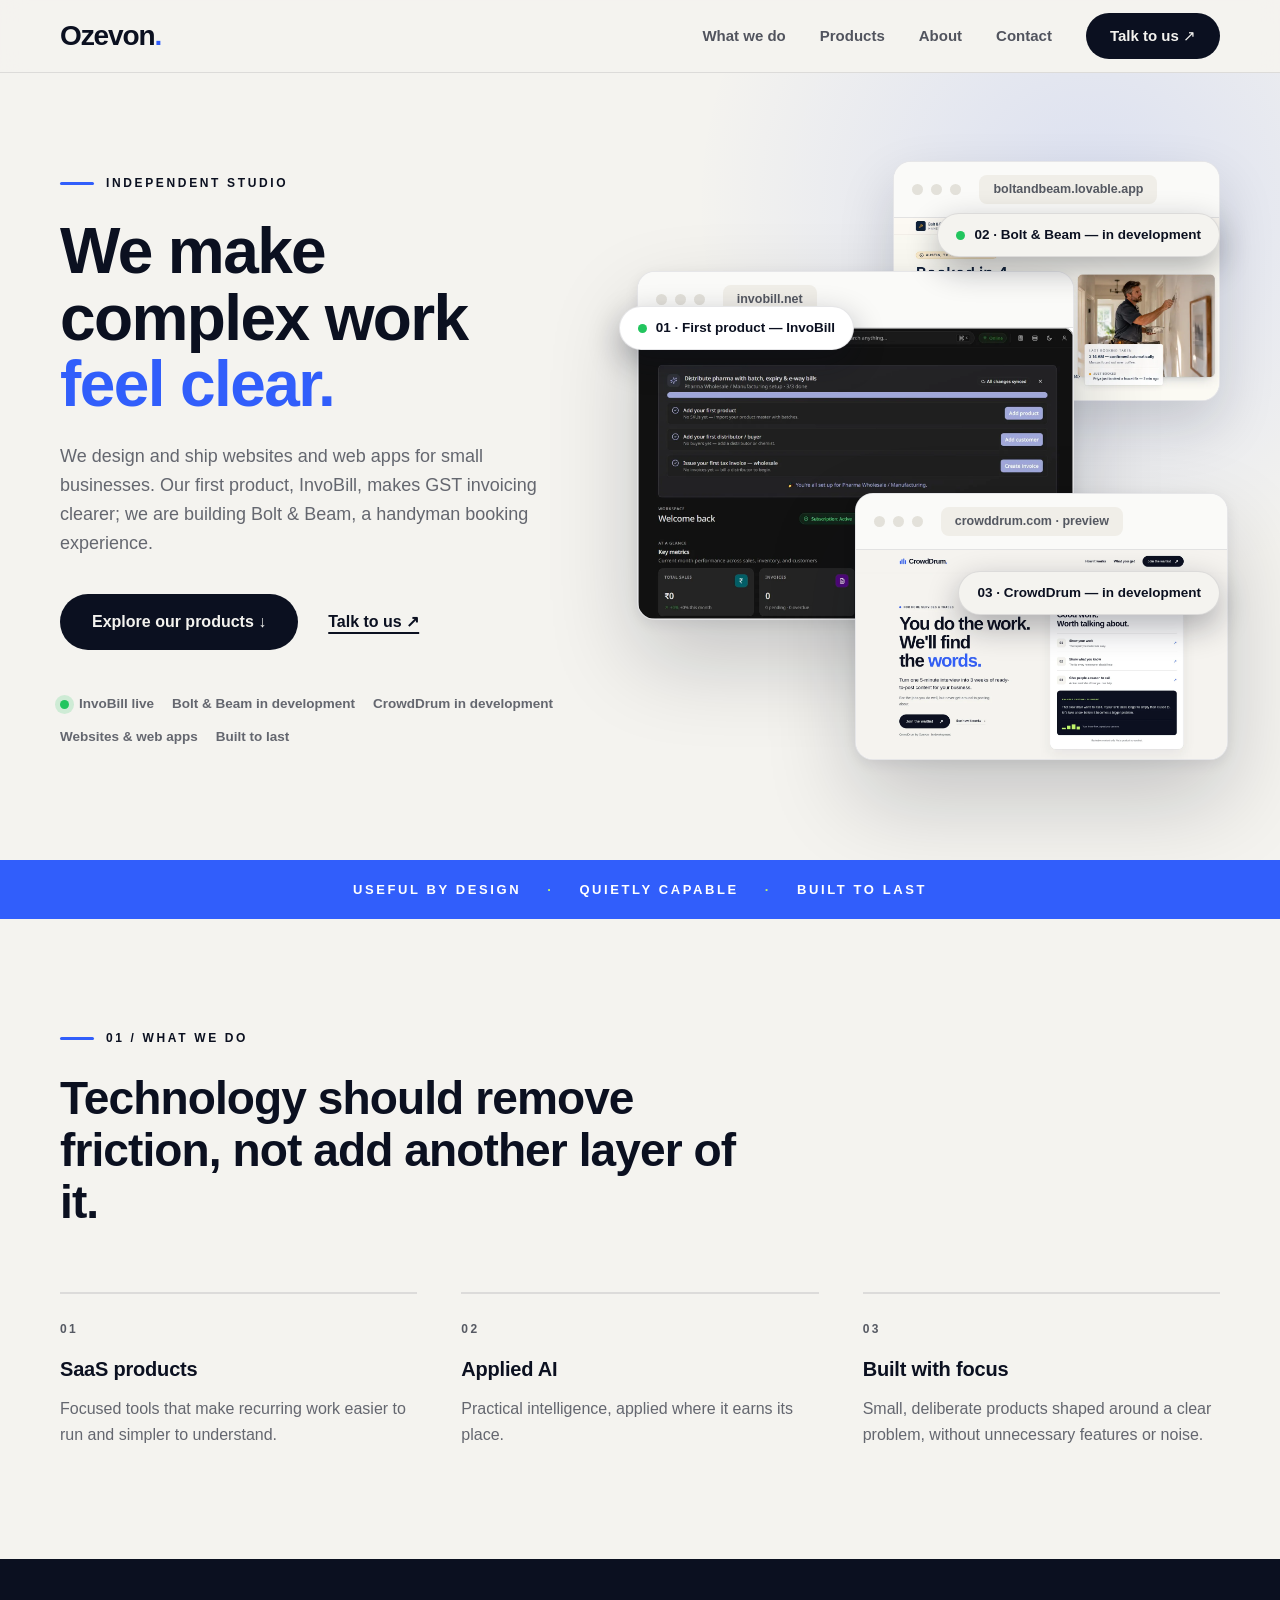
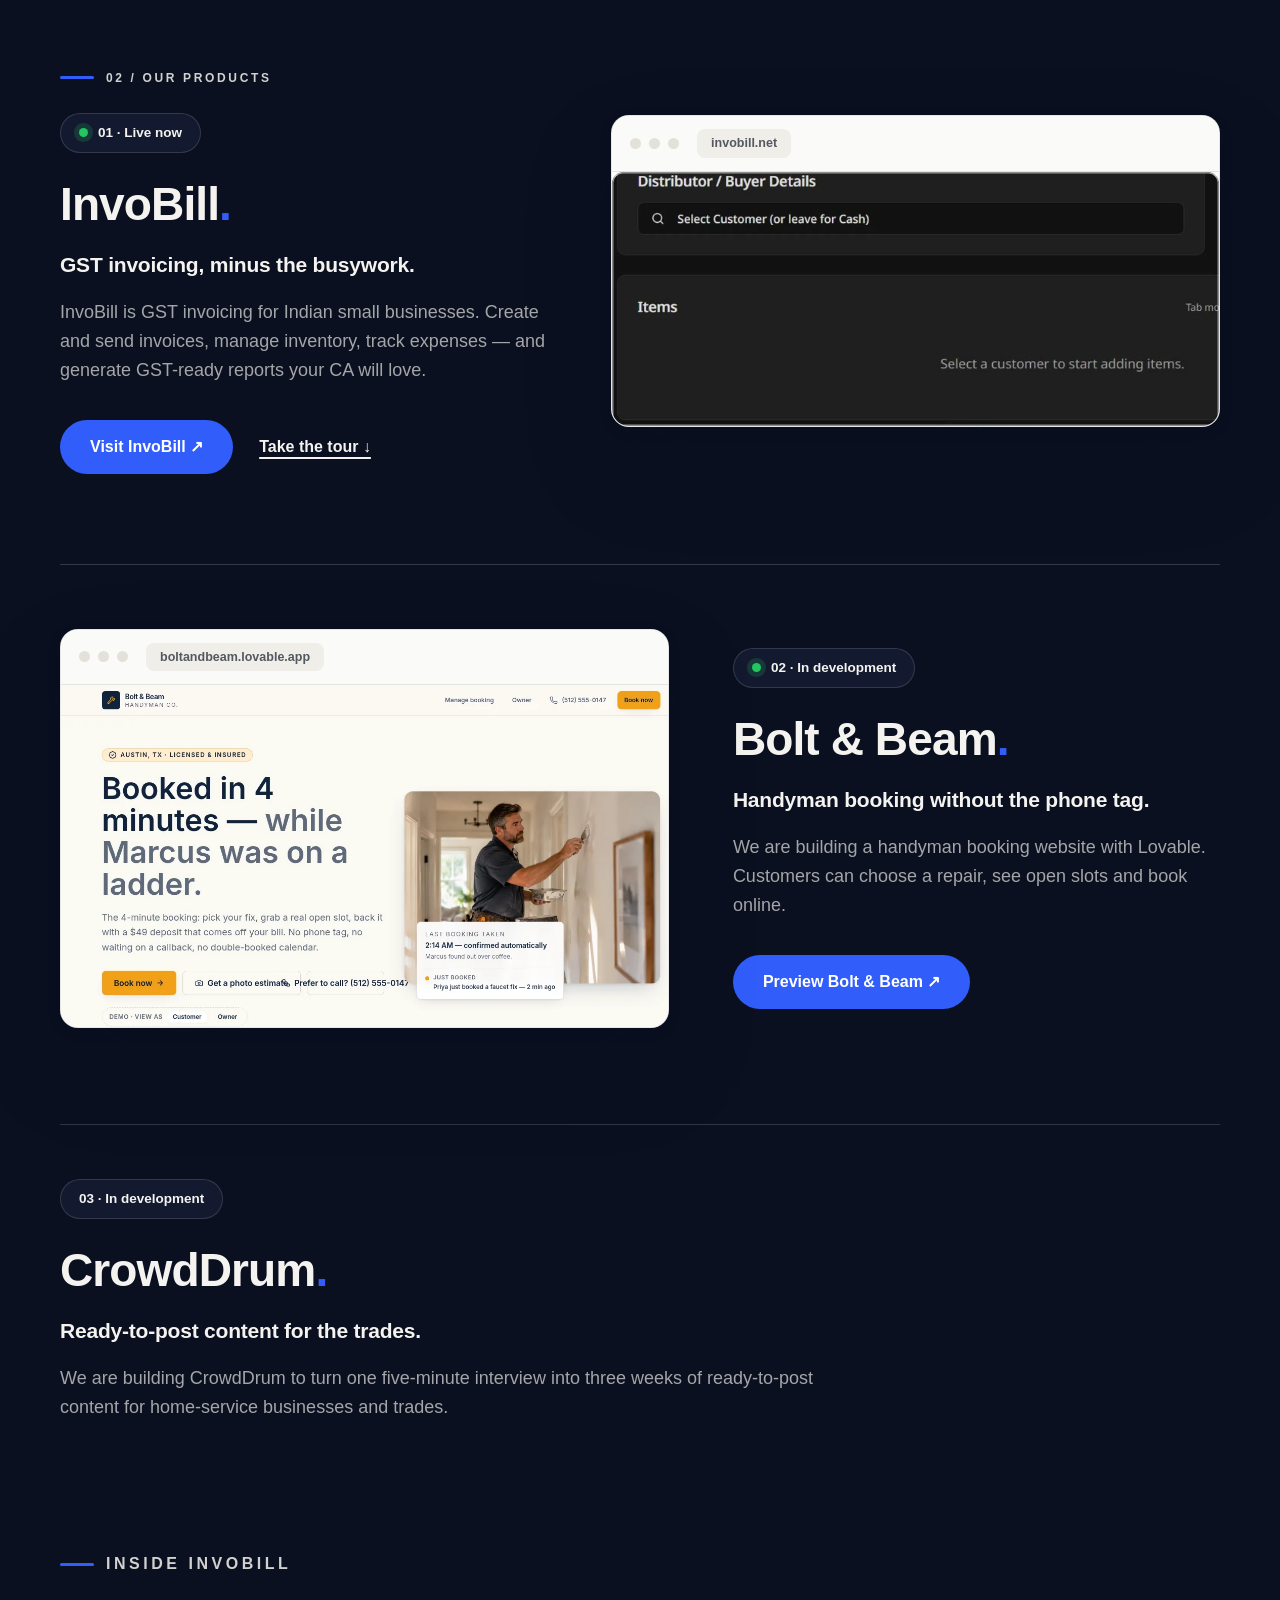
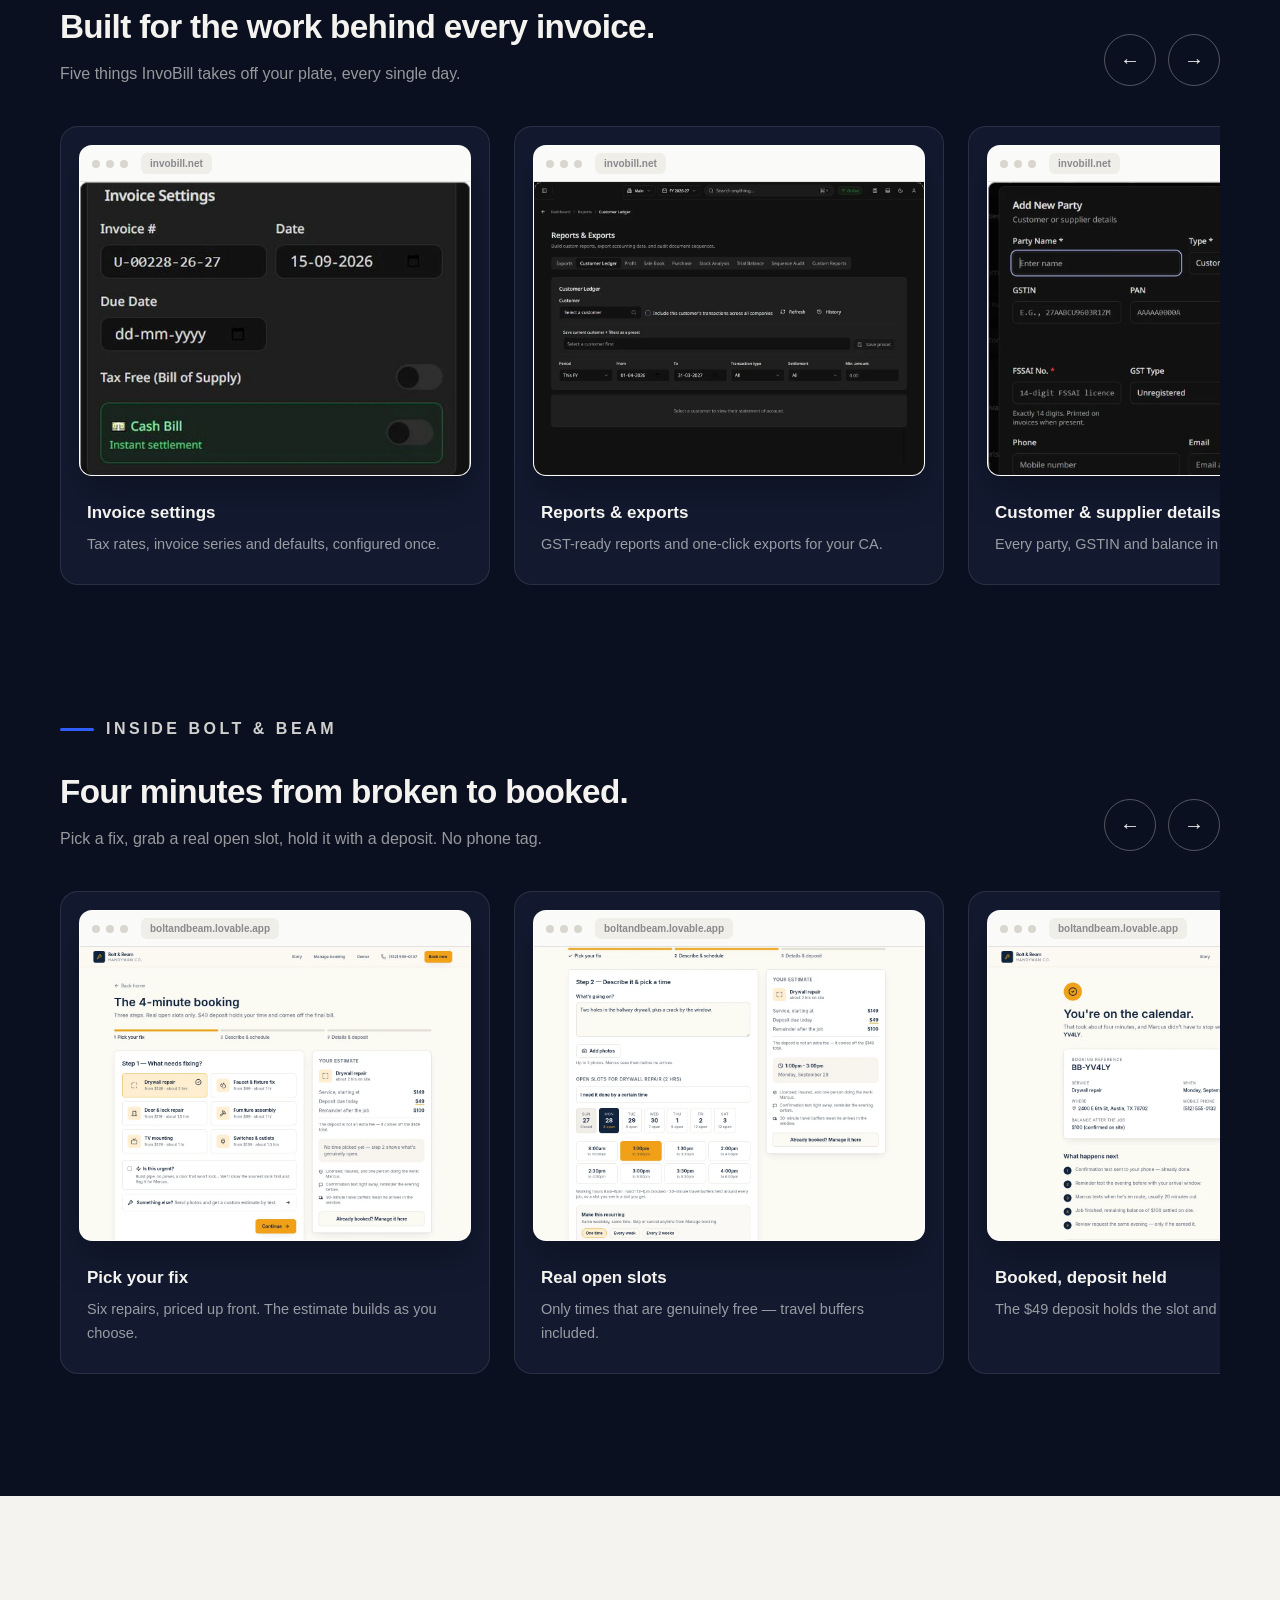
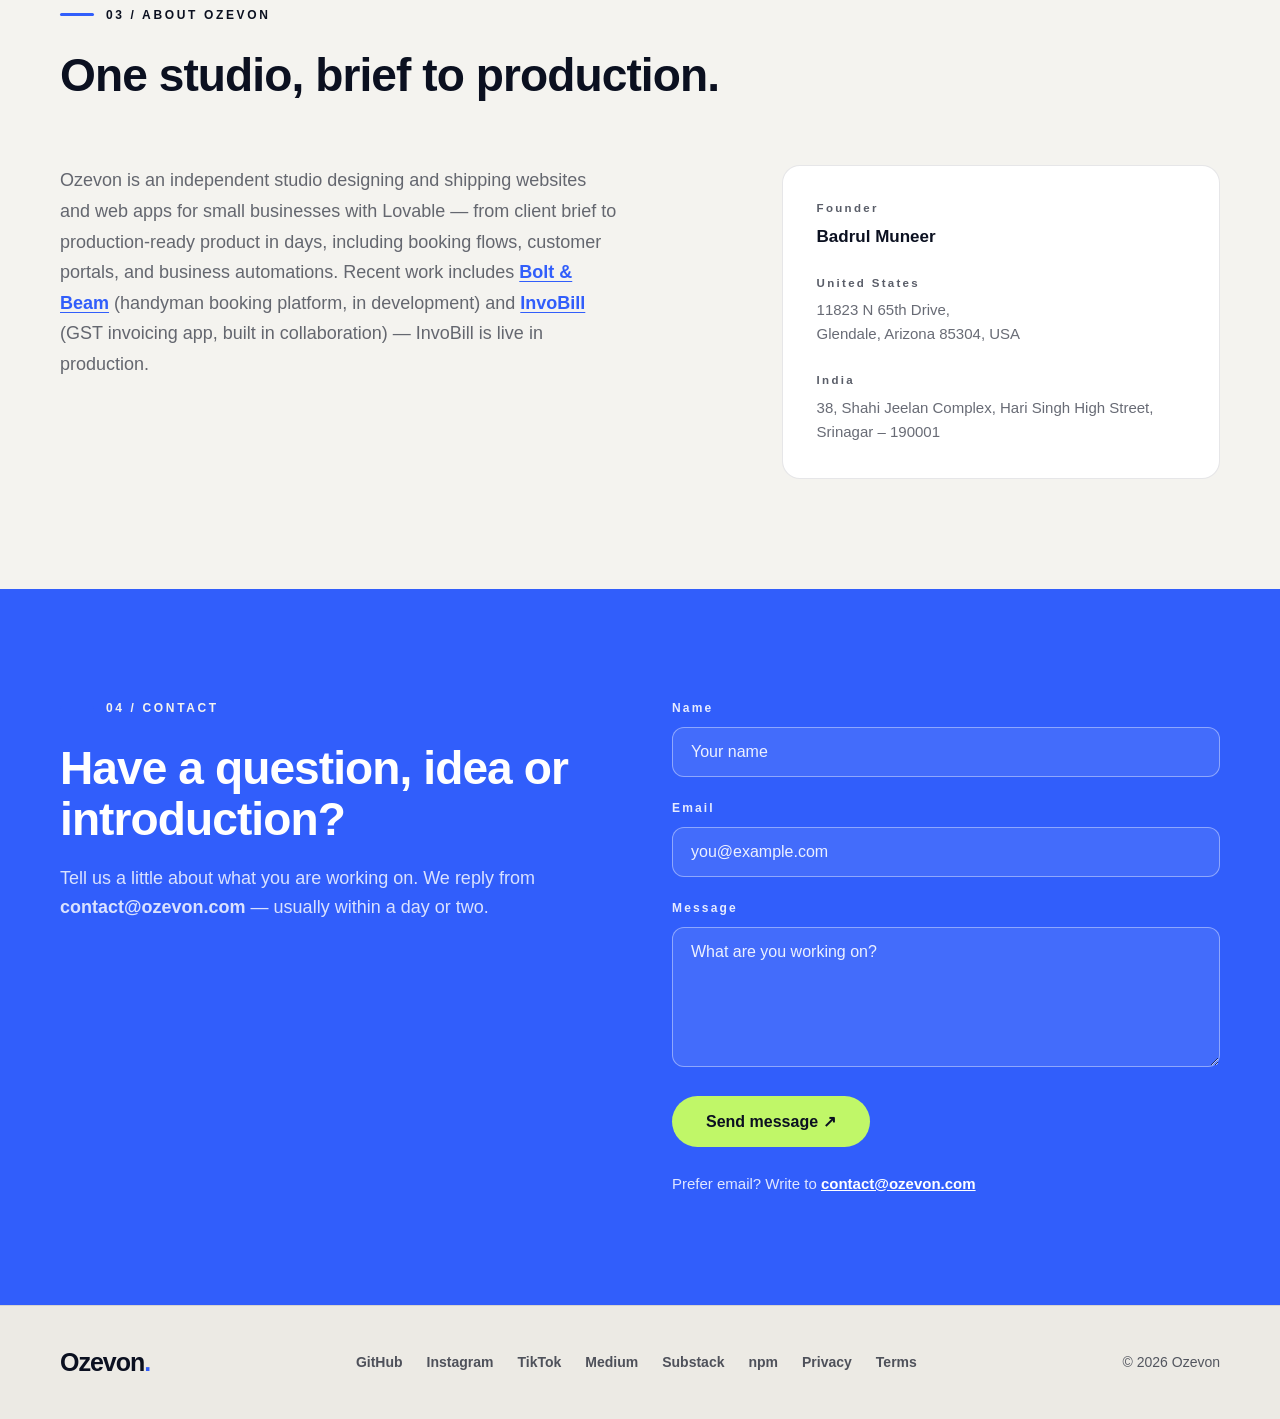
==== index.html @ 6515409b "Show CrowdDrum in selected three-product hero" ====
<!DOCTYPE html>
<html lang="en">
<head>
<meta charset="utf-8">
<meta name="viewport" content="width=device-width, initial-scale=1">
<meta name="theme-color" content="#F4F3EF">
<title>Ozevon - Software for clearer work</title>
<link rel="canonical" href="https://ozevon.com/">
<meta name="description" content="Ozevon builds focused software that makes complex work feel clear — from GST invoicing to a handyman booking project in development.">
<link rel="icon" type="image/svg+xml" href="favicon.svg">
<link rel="apple-touch-icon" href="apple-touch-icon.png">
<meta property="og:title" content="Ozevon - Software for clearer work">
<meta property="og:description" content="Ozevon builds focused software that makes complex work feel clear — from GST invoicing to a handyman booking project in development.">
<meta property="og:type" content="website">
<meta property="og:url" content="https://ozevon.com/">
<meta property="og:image" content="https://ozevon.com/17-social-preview.webp">
<meta property="og:image:width" content="1200">
<meta property="og:image:height" content="630">
<meta property="og:site_name" content="Ozevon">
<meta name="twitter:card" content="summary_large_image">
<meta name="twitter:title" content="Ozevon - Software for clearer work">
<meta name="twitter:description" content="Ozevon builds focused software that makes complex work feel clear — from GST invoicing to a handyman booking project in development.">
<meta name="twitter:image" content="https://ozevon.com/17-social-preview.webp">

<script type="application/ld+json">
{"@context":"https://schema.org","@type":"Organization","name":"Ozevon","url":"https://ozevon.com/","logo":"https://ozevon.com/favicon.svg","founder":{"@type":"Person","name":"Badrul Muneer"},"address":[{"@type":"PostalAddress","streetAddress":"11823 N 65th Drive","addressLocality":"Glendale","addressRegion":"AZ","postalCode":"85304","addressCountry":"US"},{"@type":"PostalAddress","streetAddress":"38, Shahi Jeelan Complex, Hari Singh High Street","addressLocality":"Srinagar","postalCode":"190001","addressCountry":"IN"}],"email":"contact@ozevon.com","sameAs":["https://github.com/ozevon","https://instagram.com/ozevonhq","https://tiktok.com/@ozevon","https://medium.com/@ozevon","https://substack.com/@ozevon","https://npmjs.com/~ozevon"]}
</script>
<style>
:root{
  --cream:#F4F3EF; --ink:#0B1020; --blue:#315EFB; --lime:#C0F768; --green:#22c55e;
  --ink70:rgba(11,16,32,.7); --ink60:rgba(11,16,32,.62); --ink45:rgba(11,16,32,.68);
  --line:rgba(11,16,32,.1); --dark:#0B1020; --dark2:#131A30;
  --r:18px; --max:1240px;
  --font:-apple-system,BlinkMacSystemFont,"Inter","Segoe UI",Roboto,sans-serif;
}
*{margin:0;padding:0;box-sizing:border-box}
html{scroll-behavior:smooth}
body{font-family:var(--font);background:var(--cream);color:var(--ink);
  -webkit-font-smoothing:antialiased;line-height:1.5}
img{max-width:100%;height:auto;display:block}
a{color:inherit}
.wrap{max-width:var(--max);margin:0 auto;padding:0 40px}
::selection{background:var(--blue);color:#fff}

/* ---------- nav ---------- */
.nav{position:sticky;top:0;z-index:50;background:rgba(244,243,239,.86);
  backdrop-filter:blur(12px);-webkit-backdrop-filter:blur(12px);border-bottom:1px solid var(--line)}
.nav-in{max-width:var(--max);margin:0 auto;padding:0 40px;height:72px;
  display:flex;align-items:center;justify-content:space-between;gap:24px}
.brand{display:inline-flex;align-items:center;text-decoration:none}
.wordmark{font-size:28px;line-height:1;font-weight:750;letter-spacing:-.04em;text-decoration:none}.wordmark span{color:var(--blue)}
.nav-links{display:flex;gap:34px;align-items:center}
.nav-links a{text-decoration:none;font-size:15px;font-weight:550;color:var(--ink70);transition:color .2s}
.nav-links a:hover{color:var(--ink)}
.nav-links a.btn-dark{color:var(--cream)}
.nav-links a.btn-dark:hover{color:var(--cream)}
.btn{display:inline-flex;align-items:center;gap:8px;border-radius:999px;text-decoration:none;
  font-weight:650;transition:transform .15s,box-shadow .2s}
.btn-dark{background:var(--ink);color:var(--cream);padding:12px 24px;font-size:15px}
.btn-dark:hover{transform:translateY(-1px);box-shadow:0 10px 24px rgba(11,16,32,.25)}
.menu-btn{display:none;background:none;border:0;cursor:pointer;padding:10px}
.menu-btn span{display:block;width:24px;height:2px;background:var(--ink);margin:5px 0;border-radius:2px;transition:.25s}
body.menu-open .menu-btn span:nth-child(1){transform:translateY(7px) rotate(45deg)}
body.menu-open .menu-btn span:nth-child(2){opacity:0}
body.menu-open .menu-btn span:nth-child(3){transform:translateY(-7px) rotate(-45deg)}

/* ---------- hero ---------- */
.hero{position:relative;overflow:hidden}
.hero::before{content:"";position:absolute;width:900px;height:900px;right:-260px;top:-320px;
  background:radial-gradient(circle,rgba(49,94,251,.13) 0%,rgba(49,94,251,0) 62%);pointer-events:none}
.hero-in{max-width:var(--max);margin:0 auto;padding:88px 40px 100px;
  display:grid;grid-template-columns:1fr 1.12fr;gap:56px;align-items:center;position:relative}
.kicker{display:flex;align-items:center;gap:12px;font-size:12px;letter-spacing:.22em;
  font-weight:700;margin-bottom:26px;text-transform:uppercase}
.kicker::before{content:"";width:34px;height:3px;background:var(--blue);border-radius:2px;flex:none}
.kicker.on-dark{color:var(--cream)}
.hero h1{font-size:clamp(2.7rem,5vw,4.15rem);line-height:1.04;letter-spacing:-.025em;
  font-weight:750;margin-bottom:24px}
.hero h1 .blue{color:var(--blue)}
.lede{font-size:18px;line-height:1.62;color:var(--ink60);max-width:480px;margin-bottom:36px}
.cta-row{display:flex;align-items:center;gap:30px;flex-wrap:wrap;margin-bottom:44px}
.btn-lg{background:var(--ink);color:var(--cream);padding:16px 32px;font-size:16px}
.btn-lg:hover{transform:translateY(-2px);box-shadow:0 14px 30px rgba(11,16,32,.28)}
.text-link{font-size:16px;font-weight:650;text-decoration:underline;
  text-underline-offset:5px;text-decoration-thickness:2px}
.trust{display:flex;align-items:center;gap:14px;flex-wrap:wrap;font-size:13.5px;
  color:var(--ink60);font-weight:550}
.dot-live{width:9px;height:9px;border-radius:50%;background:var(--green);flex:none;
  box-shadow:0 0 0 5px rgba(34,197,94,.18)}
.trust .sep{opacity:.3}

/* product visual */
.visual{position:relative}
.browser{background:#fff;border-radius:var(--r);overflow:hidden;
  box-shadow:0 40px 90px rgba(11,16,32,.2),0 4px 14px rgba(11,16,32,.08);
  border:1px solid var(--line)}
.browser-bar{display:flex;align-items:center;gap:8px;padding:13px 18px;
  border-bottom:1px solid var(--line);background:#FAFAF8}
.browser-bar i{width:11px;height:11px;border-radius:50%;background:#E3E1DA}
.browser-bar .url{margin-left:10px;font-size:12.5px;color:var(--ink45);background:#F0EEE8;
  border-radius:8px;padding:5px 14px;font-weight:550}
.chip{position:absolute;background:#fff;border-radius:999px;padding:11px 18px;font-size:13.5px;
  font-weight:650;box-shadow:0 14px 34px rgba(11,16,32,.18);border:1px solid var(--line);
  display:flex;align-items:center;gap:9px;white-space:nowrap}
.chip .cdot{width:9px;height:9px;border-radius:50%;flex:none}
.chip.tl{top:36px;left:-26px}
.chip.br{bottom:44px;right:-18px}

/* hero: the first app and a live second project in overlapping browser frames */
.hero .visual{z-index:0;padding-top:78px}
.hero .visual .hero-primary{position:relative;z-index:1;width:80%}
.hero .visual .hero-secondary{position:absolute;right:-15px;top:-20px;width:56%;z-index:0;
  background:#fff;border:1px solid var(--line);border-radius:var(--r);overflow:hidden;
  box-shadow:0 25px 55px rgba(11,16,32,.16);text-decoration:none;color:var(--ink)}
.hero .visual .hero-secondary img{display:block;width:100%;aspect-ratio:16/9;object-fit:cover;object-position:top left}
.hero .visual .hero-secondary:focus-visible{outline:3px solid var(--blue);outline-offset:4px}
.hero .visual .chip{z-index:2;box-shadow:0 12px 32px rgba(11,16,32,.32)}
.hero .visual .chip.tl{top:140px;left:-20px}
.hero .visual .chip.br{top:34px;bottom:auto;left:calc(44% - 16px);right:auto;background:var(--cream)}

/* ---------- principles strip ---------- */
.strip{background:var(--blue);color:#fff}
.strip-in{max-width:var(--max);margin:0 auto;padding:20px 40px;display:flex;justify-content:center;
  gap:26px;flex-wrap:wrap;font-size:13px;letter-spacing:.2em;font-weight:700;text-transform:uppercase}
.strip .lm{color:var(--lime)}

/* ---------- sections ---------- */
section.block{padding:110px 0}
.sec-head{max-width:720px;margin-bottom:64px}
h2{font-size:clamp(2rem,3.6vw,2.9rem);line-height:1.12;letter-spacing:-.02em;
  font-weight:750;margin:0 0 18px}
.sec-sub{font-size:18px;color:var(--ink60);line-height:1.62}

/* what we do */
.cols3{display:grid;grid-template-columns:repeat(3,1fr);gap:44px}
.col{border-top:2px solid var(--line);padding-top:26px;transition:border-color .25s}
.col:hover{border-color:var(--blue)}
.col .num{font-size:12px;letter-spacing:.2em;font-weight:700;color:var(--ink45);margin-bottom:14px}
.col h3{font-size:20px;font-weight:700;margin-bottom:12px;letter-spacing:-.01em}
.col p{color:var(--ink60);font-size:16px;line-height:1.65}

/* ---------- products (dark) ---------- */
.dark{background:var(--dark);color:var(--cream)}
.dark .sec-sub{color:rgba(244,243,239,.66)}
.dark .kicker{color:rgba(244,243,239,.85)}
.prod-grid{display:grid;grid-template-columns:1fr 1.25fr;gap:64px;align-items:center;margin-bottom:90px}
.prod-copy h2 .blue{color:var(--blue)}
.prod-tag{font-size:21px;font-weight:650;color:var(--cream);letter-spacing:-.01em;margin:0 0 18px}
.live-badge{display:inline-flex;align-items:center;gap:10px;background:var(--dark2);
  border:1px solid rgba(244,243,239,.14);border-radius:999px;padding:9px 18px;
  font-size:13.5px;font-weight:650;margin-bottom:26px}
.btn-blue{background:var(--blue);color:#fff;padding:15px 30px;font-size:16px}
.btn-blue:hover{transform:translateY(-2px);box-shadow:0 14px 30px rgba(49,94,251,.4)}
.prod-ctas{display:flex;align-items:center;gap:26px;flex-wrap:wrap;margin-top:34px}
.prod-ctas .text-link{color:var(--cream)}

/* feature tour */
.tour-head{display:flex;align-items:flex-end;justify-content:space-between;gap:24px;margin-bottom:40px}
.tour-head h3{font-size:clamp(1.6rem,2.6vw,2.2rem);letter-spacing:-.02em;font-weight:750}
.tour-head p{color:rgba(244,243,239,.6);margin-top:10px;font-size:16px}
.tour-nav{display:flex;gap:12px;flex:none}
.tour-btn{width:52px;height:52px;border-radius:50%;border:1px solid rgba(244,243,239,.3);
  background:transparent;color:var(--cream);font-size:20px;cursor:pointer;transition:.2s;
  display:flex;align-items:center;justify-content:center}
.tour-btn:hover{background:var(--cream);color:var(--ink);border-color:var(--cream)}
.tour-track{display:flex;gap:24px;overflow-x:auto;scroll-snap-type:x mandatory;
  padding-bottom:12px;scrollbar-width:none}
.tour-track::-webkit-scrollbar{display:none}
.tcard{flex:0 0 min(430px,85vw);scroll-snap-align:start;background:var(--dark2);
  border:1px solid rgba(244,243,239,.1);border-radius:var(--r);overflow:hidden}
.tour-browser{margin:18px 18px 0;background:#fff;border:1px solid rgba(244,243,239,.16);border-radius:13px;overflow:hidden;box-shadow:0 16px 36px rgba(0,0,0,.28)}
.tour-browser-bar{height:36px;display:flex;align-items:center;gap:6px;padding:0 12px;background:#FAFAF8;border-bottom:1px solid rgba(11,16,32,.1)}
.tour-browser-bar i{width:8px;height:8px;border-radius:50%;background:#D8D6CF;flex:none}
.tour-browser-bar .url{margin-left:7px;min-width:0;overflow:hidden;text-overflow:ellipsis;white-space:nowrap;color:rgba(11,16,32,.45);background:#F0EEE8;border-radius:6px;padding:3px 9px;font-size:10px;font-weight:600}
.tour-shot{aspect-ratio:4/3;display:flex;align-items:center;justify-content:center;background:#fff;overflow:hidden}
.tour-shot img{width:100%;height:100%;object-fit:cover;object-position:top center;background:#fff}
.tcard:last-child .tour-shot img{object-position:top left}
.tcard .tcap{padding:24px 26px 28px}
.tcard h4{font-size:17px;font-weight:700;margin-bottom:8px}
.tcard p{font-size:14.5px;color:rgba(244,243,239,.6);line-height:1.6}
#tour-bb{margin-top:110px}

/* featured second project */
.prod-grid.bolt-grid{grid-template-columns:1.25fr 1fr;gap:64px;margin:28px 0 96px;
  padding-top:64px;border-top:1px solid rgba(244,243,239,.18)}
.bolt-grid .browser img{display:block;width:100%;height:auto}
.bolt-grid .prod-copy h2{white-space:nowrap}
@media(max-width:1020px){.prod-grid.bolt-grid{grid-template-columns:1fr}}

/* ---------- about ---------- */
.about-grid{display:grid;grid-template-columns:1.2fr .8fr;gap:64px;align-items:start}
.about-copy p{font-size:18px;color:var(--ink60);line-height:1.7;margin-bottom:20px;max-width:560px}
.about-copy a{color:var(--blue);font-weight:650;text-decoration:underline;text-decoration-thickness:1px;text-underline-offset:3px}
.about-copy a:hover,.about-copy a:focus-visible{text-decoration-thickness:2px}
.founder-card{background:#fff;border:1px solid var(--line);border-radius:var(--r);padding:34px}
.founder-card .lbl{font-size:11.5px;letter-spacing:.2em;font-weight:700;color:var(--ink45);margin-bottom:6px}
.founder-card .val{font-size:17px;font-weight:650;margin-bottom:26px}
.founder-card .val:last-child{margin-bottom:0}
.founder-card .addr{font-size:15px;color:var(--ink60);font-weight:500;line-height:1.6}

/* ---------- contact ---------- */
.contact{background:var(--blue);color:#fff}
.contact h2{color:#fff}
.contact .sec-sub{color:rgba(255,255,255,.82)}
.contact-grid{display:grid;grid-template-columns:1fr 1fr;gap:64px;align-items:start}
.field{margin-bottom:22px}
.field label{display:block;font-size:12px;letter-spacing:.18em;font-weight:700;
  color:rgba(255,255,255,.88);margin-bottom:10px}
.field input,.field textarea{width:100%;background:rgba(255,255,255,.09);
  border:1.5px solid rgba(255,255,255,.4);border-radius:12px;color:#fff;
  font-size:16px;font-family:var(--font);padding:15px 18px;outline:none;transition:border-color .2s}
.field input::placeholder,.field textarea::placeholder{color:rgba(255,255,255,.9)}
.field input:focus,.field textarea:focus{border-color:#fff;background:rgba(255,255,255,.14)}
.field textarea{min-height:140px;resize:vertical}
.btn-lime{background:var(--lime);color:var(--ink);padding:16px 34px;font-size:16px;border:0;cursor:pointer}
.btn-lime:hover{transform:translateY(-2px);box-shadow:0 14px 30px rgba(0,0,0,.25)}
.form-ok{background:rgba(255,255,255,.14);border:1.5px solid rgba(255,255,255,.55);
  border-radius:12px;padding:15px 18px;font-size:15px;font-weight:600;margin-bottom:22px}
.alt-mail{margin-top:26px;font-size:15px;color:rgba(255,255,255,.85)}
.alt-mail a{color:#fff;font-weight:650}

/* ---------- footer ---------- */
footer{background:#ECEAE4;border-top:1px solid var(--line)}
.foot-in{max-width:var(--max);margin:0 auto;padding:44px 40px;display:flex;
  align-items:center;justify-content:space-between;gap:28px;flex-wrap:wrap}
.foot-brand{font-size:25px;line-height:1;font-weight:750;letter-spacing:-.04em;text-decoration:none}.foot-brand span{color:var(--blue)}
.foot-links{display:flex;gap:24px;flex-wrap:wrap}
.foot-links a{font-size:14px;font-weight:550;color:var(--ink70);text-decoration:none}
.foot-links a:hover{color:var(--ink);text-decoration:underline;text-underline-offset:4px}
.copy{font-size:14px;color:var(--ink45)}

/* ---------- reveal ---------- */
.rv{opacity:0;transform:translateY(24px);transition:opacity .7s ease,transform .7s ease}
.rv.in{opacity:1;transform:none}
.rv.d1{transition-delay:.08s}.rv.d2{transition-delay:.16s}.rv.d3{transition-delay:.24s}
@media (prefers-reduced-motion:reduce){
  html{scroll-behavior:auto}
  .rv{opacity:1;transform:none;transition:none}
}

/* ---------- responsive ---------- */
@media (max-width:1020px){
  .hero-in{grid-template-columns:1fr;padding:64px 32px 72px;gap:48px}
  .prod-grid{grid-template-columns:1fr;gap:48px}
  .about-grid,.contact-grid{grid-template-columns:1fr;gap:48px}
  .cols3{grid-template-columns:1fr;gap:32px}
  .chip.tl{left:6px}.chip.br{right:6px}
  .hero .visual .hero-secondary{right:8px;top:2px}
  .hero .visual .chip.tl{left:6px}
  .hero .visual .chip.br{left:calc(44% - 16px);right:auto;top:56px}
}
@media (max-width:860px){
  .tour-browser{margin:12px 12px 0}.tour-browser-bar{height:32px;padding:0 10px}.tour-browser-bar .url{font-size:9px}
  .wrap,.nav-in,.hero-in,.strip-in,.foot-in{padding-left:24px;padding-right:24px}
  .menu-btn{display:block}
  .nav-links{position:fixed;top:72px;left:0;right:0;background:var(--cream);
    flex-direction:column;align-items:stretch;gap:0;padding:12px 24px 24px;
    border-bottom:1px solid var(--line);display:none;box-shadow:0 24px 40px rgba(11,16,32,.12)}
  body.menu-open .nav-links{display:flex}
  .nav-links a{padding:14px 4px;border-bottom:1px solid var(--line);font-size:17px}
  .nav-links .btn-dark{margin-top:16px;text-align:center;justify-content:center;border:0}
  section.block{padding:76px 0}
  .hero .visual{padding-top:64px}
  .hero .visual .hero-primary{width:84%}
  .hero .visual .hero-secondary{width:58%;top:0;right:0}
  .hero .visual .chip.tl{top:114px;left:0}
  .hero .visual .chip.br{left:calc(42% - 10px);right:auto;top:48px;bottom:auto;font-size:11px;padding:8px 11px}
  .prod-grid.bolt-grid{padding-top:48px;gap:30px;margin-bottom:68px}
  .tour-head{flex-direction:column;align-items:flex-start}
  .foot-in{flex-direction:column;align-items:flex-start}
}
.skip{position:absolute;left:16px;top:-72px;z-index:100;background:var(--ink);color:var(--cream);
padding:10px 18px;border-radius:999px;font-size:14px;font-weight:650;text-decoration:none;transition:top .2s}
.skip:focus{top:12px}

/* CrowdDrum: no external link until the product site is live. */
.crowddrum-product{border-top:1px solid rgba(244,243,239,.16);padding:54px 0 60px;margin-bottom:60px}
.crowddrum-product .prod-copy{max-width:780px}

.trust{gap:12px 18px}.trust-item{display:inline-flex;align-items:center;gap:10px}
.hero .visual{padding-top:110px;padding-bottom:140px;min-height:530px}
.hero .visual .hero-primary{width:75%}
.hero .visual .hero-secondary{width:56%;top:0;right:0}
.hero .visual .hero-third{position:absolute;right:-8px;bottom:0;width:64%;z-index:3}
.hero-third img{width:100%;display:block;aspect-ratio:16/9;object-fit:cover;object-position:top}
.hero .visual .chip.tl{top:145px;left:-18px}
.hero .visual .chip.br{top:52px;left:auto;right:0}
.hero .visual .chip.third{bottom:145px;right:0;z-index:4;background:var(--cream)}
@media(max-width:1020px){.hero .visual{max-width:680px;width:100%;margin:auto}.hero .visual .hero-third{right:0}}
@media(max-width:860px){.hero .visual{min-height:470px;padding-top:125px;padding-bottom:150px}.hero .visual .hero-secondary{width:66%}.hero .visual .hero-primary{width:84%}.hero .visual .hero-third{width:80%}.hero .visual .chip{font-size:11px;padding:10px 12px}.hero .visual .chip.tl{left:0;top:165px}.hero .visual .chip.br{top:47px;right:0;left:auto}.hero .visual .chip.third{bottom:126px;right:0}}
.browser-bar .url{min-width:0;overflow:hidden;text-overflow:ellipsis;white-space:nowrap}

</style>
<noscript><style>.rv{opacity:1!important;transform:none!important;transition:none!important}@media(max-width:860px){.menu-btn{display:none!important}.nav-links{display:flex!important;position:static!important;box-shadow:none!important;border:0!important;flex-direction:row!important;flex-wrap:wrap!important;padding:0!important;gap:10px!important}.nav-in{height:auto!important;min-height:72px!important;flex-wrap:wrap!important;padding-top:12px!important;padding-bottom:12px!important}.nav-links a{font-size:14px!important;padding:6px 0!important;border:0!important}.nav-links .btn-dark{margin:0!important;padding:6px 12px!important}}</style></noscript>
</head>
<body>
<a class="skip" href="#top">Skip to content</a>
<nav class="nav" aria-label="Main navigation">
  <div class="nav-in">
    <a class="brand" href="#top" aria-label="Ozevon home">
      <span class="wordmark">Ozevon<span>.</span></span>
    </a>
    <div class="nav-links" id="navLinks">
      <a href="#what-we-do">What we do</a>
      <a href="#products">Products</a>
      <a href="#about">About</a>
      <a href="#contact">Contact</a>
      <a class="btn btn-dark" href="#contact">Talk to us &#8599;</a>
    </div>
    <button class="menu-btn" id="menuBtn" aria-label="Open menu" aria-expanded="false" aria-controls="navLinks">
      <span></span><span></span><span></span>
    </button>
  </div>
</nav>

<header class="hero" id="top" tabindex="-1">
  <div class="hero-in">
    <div>
      <p class="kicker rv">Independent studio</p>
      <h1 class="rv d1">We make complex work<br><span class="blue">feel clear.</span></h1>
      <p class="lede rv d2">We design and ship websites and web apps for small businesses. Our first product,
        InvoBill, makes GST invoicing clearer; we are building Bolt &amp; Beam, a handyman booking experience.</p>
      <div class="cta-row rv d3">
        <a class="btn btn-dark btn-lg" href="#products">Explore our products &#8595;</a>
        <a class="text-link" href="#contact">Talk to us &#8599;</a>
      </div>
      <div class="trust rv d3">
        <span class="trust-item"><span class="dot-live" aria-hidden="true"></span> InvoBill live</span>
        <span class="trust-item">Bolt &amp; Beam in development</span>
        <span class="trust-item">CrowdDrum in development</span>
        <span class="trust-item">Websites &amp; web apps</span>
        <span class="trust-item">Built to last</span>
      </div>
    </div>
    <div class="visual rv d2">
      <a class="hero-secondary" href="https://boltandbeam.lovable.app/" target="_blank" rel="noopener" aria-label="Preview Bolt &amp; Beam, our latest project in development (opens in a new tab)">
        <div class="browser-bar" aria-hidden="true"><i></i><i></i><i></i><span class="url">boltandbeam.lovable.app</span></div>
        <img src="bolt-and-beam-home.webp" alt="Bolt &amp; Beam handyman booking website" width="1200" height="675" loading="eager" decoding="sync">
      </a>
      <div class="browser hero-primary">
        <div class="browser-bar" aria-hidden="true"><i></i><i></i><i></i><span class="url">invobill.net</span></div>
        <img src="18-dashboard.webp" alt="The InvoBill dashboard, showing key business metrics at a glance" width="1600" height="1070" fetchpriority="high" decoding="sync">
      </div>
      <div class="chip tl"><span class="cdot" style="background:var(--green)"></span> 01 &middot; First product &mdash; InvoBill</div>
      <div class="chip br"><span class="cdot" style="background:var(--green)"></span> 02 &middot; Bolt &amp; Beam &mdash; in development</div>
      <div class="browser hero-third" aria-label="CrowdDrum landing page preview, in development">
        <div class="browser-bar" aria-hidden="true"><i></i><i></i><i></i><span class="url">crowddrum.com · preview</span></div>
        <img src="[data-uri]" alt="Preview of the CrowdDrum waitlist landing page" width="1440" height="810">
      </div>
      <div class="chip third">03 &middot; CrowdDrum &mdash; in development</div>
    </div>
  </div>
</header>

<div class="strip" aria-label="Our principles">
  <div class="strip-in">
    <span>Useful by design</span><span class="lm">&middot;</span>
    <span>Quietly capable</span><span class="lm">&middot;</span>
    <span>Built to last</span>
  </div>
</div>

<section class="block" id="what-we-do">
  <div class="wrap">
    <div class="sec-head rv">
      <p class="kicker">01 / What we do</p>
      <h2>Technology should remove friction, not add another layer of it.</h2>
    </div>
    <div class="cols3">
      <div class="col rv">
        <p class="num">01</p>
        <h3>SaaS products</h3>
        <p>Focused tools that make recurring work easier to run and simpler to understand.</p>
      </div>
      <div class="col rv d1">
        <p class="num">02</p>
        <h3>Applied AI</h3>
        <p>Practical intelligence, applied where it earns its place.</p>
      </div>
      <div class="col rv d2">
        <p class="num">03</p>
        <h3>Built with focus</h3>
        <p>Small, deliberate products shaped around a clear problem, without unnecessary features or noise.</p>
      </div>
    </div>
  </div>
</section>

<section class="block dark" id="products">
  <div class="wrap">
    <div class="prod-grid">
      <div class="prod-copy rv">
        <p class="kicker on-dark">02 / Our products</p>
        <span class="live-badge"><span class="dot-live" aria-hidden="true"></span> 01 &middot; Live now</span>
        <h2>InvoBill<span class="blue">.</span></h2>
        <p class="prod-tag">GST invoicing, minus the busywork.</p>
        <p class="sec-sub">InvoBill is GST invoicing for Indian small businesses. Create and send
          invoices, manage inventory, track expenses &mdash; and generate GST-ready reports your CA will love.</p>
        <div class="prod-ctas">
          <a class="btn btn-blue" href="https://invobill.net" target="_blank" rel="noopener">Visit InvoBill &#8599;</a>
          <a class="text-link" href="#tour">Take the tour &#8595;</a>
        </div>
      </div>
      <div class="visual rv d1">
        <div class="browser">
          <div class="browser-bar" aria-hidden="true"><i></i><i></i><i></i><span class="url">invobill.net</span></div>
          <img src="19-invoice-builder.webp" alt="Building a GST invoice in InvoBill" width="1600" height="669" loading="lazy" decoding="async">
        </div>
      </div>
    </div>

    <div class="prod-grid bolt-grid">
      <div class="visual rv">
        <div class="browser">
          <div class="browser-bar" aria-hidden="true"><i></i><i></i><i></i><span class="url">boltandbeam.lovable.app</span></div>
          <img src="bolt-and-beam-home.webp" alt="Bolt &amp; Beam handyman booking website with online booking options" width="1200" height="675" loading="lazy" decoding="async">
        </div>
      </div>
      <div class="prod-copy rv d1">
        <span class="live-badge"><span class="dot-live" aria-hidden="true"></span> 02 &middot; In development</span>
        <h2>Bolt &amp; Beam<span class="blue">.</span></h2>
        <p class="prod-tag">Handyman booking without the phone tag.</p>
        <p class="sec-sub">We are building a handyman booking website with Lovable. Customers can choose a repair, see open slots and book online.</p>
        <div class="prod-ctas">
          <a class="btn btn-blue" href="https://boltandbeam.lovable.app/" target="_blank" rel="noopener">Preview Bolt &amp; Beam &#8599;</a>
        </div>
      </div>
    </div>

    <div class="crowddrum-product" id="crowddrum">
      <div class="prod-copy">
        <span class="live-badge">03 &middot; In development</span>
        <h2>CrowdDrum<span class="blue">.</span></h2>
        <p class="prod-tag">Ready-to-post content for the trades.</p>
        <p class="sec-sub">We are building CrowdDrum to turn one five-minute interview into three weeks of ready-to-post content for home-service businesses and trades.</p>
      </div>
    </div>

    <div id="tour">
      <div class="tour-head rv">
        <div>
          <p class="kicker on-dark">Inside InvoBill</p>
          <h3>Built for the work behind every invoice.</h3>
          <p>Five things InvoBill takes off your plate, every single day.</p>
        </div>
        <div class="tour-nav" aria-label="Feature tour controls">
          <button class="tour-btn" id="tourPrev" aria-label="Previous feature">&#8592;</button>
          <button class="tour-btn" id="tourNext" aria-label="Next feature">&#8594;</button>
        </div>
      </div>
      <div class="tour-track rv" id="tourTrack" tabindex="0" role="region" aria-label="InvoBill feature tour">
        <article class="tcard">
          <div class="tour-browser">
            <div class="tour-browser-bar" aria-hidden="true"><i></i><i></i><i></i><span class="url">invobill.net</span></div>
            <div class="tour-shot"><img src="20-tour-settings.webp" alt="Invoice settings in InvoBill" width="1200" height="1029" loading="lazy" decoding="async"></div>
          </div>
          <div class="tcap"><h4>Invoice settings</h4><p>Tax rates, invoice series and defaults, configured once.</p></div>
        </article>
        <article class="tcard">
          <div class="tour-browser">
            <div class="tour-browser-bar" aria-hidden="true"><i></i><i></i><i></i><span class="url">invobill.net</span></div>
            <div class="tour-shot"><img src="2-21-tour-reports.webp" alt="Reports and exports in InvoBill" width="1200" height="900" loading="lazy" decoding="async"></div>
          </div>
          <div class="tcap"><h4>Reports &amp; exports</h4><p>GST-ready reports and one-click exports for your CA.</p></div>
        </article>
        <article class="tcard">
          <div class="tour-browser">
            <div class="tour-browser-bar" aria-hidden="true"><i></i><i></i><i></i><span class="url">invobill.net</span></div>
            <div class="tour-shot"><img src="22-tour-parties.webp" alt="Customer and supplier details in InvoBill" width="1095" height="1200" loading="lazy" decoding="async"></div>
          </div>
          <div class="tcap"><h4>Customer &amp; supplier details</h4><p>Every party, GSTIN and balance in one place.</p></div>
        </article>
        <article class="tcard">
          <div class="tour-browser">
            <div class="tour-browser-bar" aria-hidden="true"><i></i><i></i><i></i><span class="url">invobill.net</span></div>
            <div class="tour-shot"><img src="3-23-tour-permissions.webp" alt="Role-based permissions in InvoBill" width="1200" height="900" loading="lazy" decoding="async"></div>
          </div>
          <div class="tcap"><h4>Role-based permissions</h4><p>Decide who can create, approve and view.</p></div>
        </article>
        <article class="tcard">
          <div class="tour-browser">
            <div class="tour-browser-bar" aria-hidden="true"><i></i><i></i><i></i><span class="url">invobill.net</span></div>
            <div class="tour-shot"><img src="1-tour-expenses-1200x900.webp" alt="Expense tracking in InvoBill" width="1200" height="900" loading="lazy" decoding="async"></div>
          </div>
          <div class="tcap"><h4>Expense tracking</h4><p>Every rupee accounted for, automatically.</p></div>
        </article>
      </div>
    </div>

    <div id="tour-bb">
      <div class="tour-head rv">
        <div>
          <p class="kicker on-dark">Inside Bolt &amp; Beam</p>
          <h3>Four minutes from broken to booked.</h3>
          <p>Pick a fix, grab a real open slot, hold it with a deposit. No phone tag.</p>
        </div>
        <div class="tour-nav" aria-label="Bolt &amp; Beam tour controls">
          <button class="tour-btn" id="bbTourPrev" aria-label="Previous step">&#8592;</button>
          <button class="tour-btn" id="bbTourNext" aria-label="Next step">&#8594;</button>
        </div>
      </div>
      <div class="tour-track rv" id="bbTourTrack" tabindex="0" role="region" aria-label="Bolt &amp; Beam booking tour">
        <article class="tcard">
          <div class="tour-browser">
            <div class="tour-browser-bar" aria-hidden="true"><i></i><i></i><i></i><span class="url">boltandbeam.lovable.app</span></div>
            <div class="tour-shot"><img src="24-tour-bb-fix.webp" alt="Bolt &amp; Beam booking step one: choosing a drywall repair with a live price estimate" width="1200" height="900" loading="lazy" decoding="async"></div>
          </div>
          <div class="tcap"><h4>Pick your fix</h4><p>Six repairs, priced up front. The estimate builds as you choose.</p></div>
        </article>
        <article class="tcard">
          <div class="tour-browser">
            <div class="tour-browser-bar" aria-hidden="true"><i></i><i></i><i></i><span class="url">boltandbeam.lovable.app</span></div>
            <div class="tour-shot"><img src="25-tour-bb-slots.webp" alt="Bolt &amp; Beam booking step two: real open time slots for the chosen day" width="1200" height="900" loading="lazy" decoding="async"></div>
          </div>
          <div class="tcap"><h4>Real open slots</h4><p>Only times that are genuinely free &mdash; travel buffers included.</p></div>
        </article>
        <article class="tcard">
          <div class="tour-browser">
            <div class="tour-browser-bar" aria-hidden="true"><i></i><i></i><i></i><span class="url">boltandbeam.lovable.app</span></div>
            <div class="tour-shot"><img src="26-tour-bb-confirmed.webp" alt="Bolt &amp; Beam booking confirmation with reference, deposit paid and what happens next" width="1200" height="900" loading="lazy" decoding="async"></div>
          </div>
          <div class="tcap"><h4>Booked, deposit held</h4><p>The $49 deposit holds the slot and comes off the final bill.</p></div>
        </article>
      </div>
    </div>
  </div>
</section>

<section class="block" id="about">
  <div class="wrap">
    <div class="sec-head rv">
      <p class="kicker">03 / About Ozevon</p>
      <h2>One studio, brief to production.</h2>
    </div>
    <div class="about-grid">
      <div class="about-copy rv">
        <p>Ozevon is an independent studio designing and shipping websites and web apps for small businesses with Lovable &mdash; from client brief to production-ready product in days, including booking flows, customer portals, and business automations. Recent work includes <a href="https://boltandbeam.lovable.app/" target="_blank" rel="noopener">Bolt &amp; Beam</a> (handyman booking platform, in development) and <a href="https://invobill.net" target="_blank" rel="noopener">InvoBill</a> (GST invoicing app, built in collaboration) &mdash; InvoBill is live in production.</p>
      </div>
      <aside class="founder-card rv d1" aria-label="Company details">
        <p class="lbl">Founder</p>
        <p class="val">Badrul Muneer</p>
        <p class="lbl">United States</p>
        <p class="val addr">11823 N 65th Drive,<br>Glendale, Arizona 85304, USA</p>
        <p class="lbl">India</p>
        <p class="val addr">38, Shahi Jeelan Complex, Hari Singh High Street,<br>Srinagar &ndash; 190001</p>
      </aside>
    </div>
  </div>
</section>

<section class="block contact" id="contact">
  <div class="wrap">
    <div class="contact-grid">
      <div class="rv">
        <p class="kicker on-dark">04 / Contact</p>
        <h2>Have a question, idea or introduction?</h2>
        <p class="sec-sub">Tell us a little about what you are working on. We reply from
          <strong>contact@ozevon.com</strong> &mdash; usually within a day or two.</p>
      </div>
      <form class="rv d1" action="https://formsubmit.co/contact@ozevon.com" method="POST">
        <input type="hidden" name="_subject" value="New message from ozevon.com">
        <input type="hidden" name="_template" value="table">
        <input type="hidden" name="_captcha" value="true">
        <input type="hidden" name="_next" value="https://ozevon.com/?message=sent#contact">
        <input type="text" name="_honey" style="display:none" tabindex="-1" autocomplete="off">
        <p class="form-ok" id="formOk" hidden>&#10003; Message sent. We reply from contact@ozevon.com &mdash; usually within a day or two.</p>
        <div class="field">
          <label for="f-name">Name</label>
          <input id="f-name" name="name" type="text" placeholder="Your name" required autocomplete="name">
        </div>
        <div class="field">
          <label for="f-email">Email</label>
          <input id="f-email" name="email" type="email" placeholder="you@example.com" required autocomplete="email">
        </div>
        <div class="field">
          <label for="f-msg">Message</label>
          <textarea id="f-msg" name="message" placeholder="What are you working on?" required></textarea>
        </div>
        <button class="btn btn-lime" type="submit">Send message &#8599;</button>
        <p class="alt-mail">Prefer email? Write to <a href="mailto:contact@ozevon.com">contact@ozevon.com</a></p>
      </form>
    </div>
  </div>
</section>

<footer>
  <div class="foot-in">
    <a class="foot-brand" href="#top" aria-label="Ozevon home">
      Ozevon<span>.</span>
    </a>
    <nav class="foot-links" aria-label="Footer">
      <a href="https://github.com/ozevon" target="_blank" rel="noopener">GitHub</a>
      <a href="https://instagram.com/ozevonhq" target="_blank" rel="noopener">Instagram</a>
      <a href="https://tiktok.com/@ozevon" target="_blank" rel="noopener">TikTok</a>
      <a href="https://medium.com/@ozevon" target="_blank" rel="noopener">Medium</a>
      <a href="https://substack.com/@ozevon" target="_blank" rel="noopener">Substack</a>
      <a href="https://npmjs.com/~ozevon" target="_blank" rel="noopener">npm</a>
      <a href="privacy.html">Privacy</a>
      <a href="terms.html">Terms</a>
    </nav>
    <p class="copy">&copy; <span id="yr">2026</span> Ozevon</p>
  </div>
</footer>

<script>
// Mobile menu
(function(){
  var btn = document.getElementById('menuBtn');
  btn.addEventListener('click', function(){
    var open = document.body.classList.toggle('menu-open');
    btn.setAttribute('aria-expanded', open ? 'true' : 'false');
    btn.setAttribute('aria-label', open ? 'Close menu' : 'Open menu');
  });
  document.getElementById('navLinks').addEventListener('click', function(e){
    if (e.target.tagName === 'A') { document.body.classList.remove('menu-open'); btn.setAttribute('aria-expanded','false'); btn.setAttribute('aria-label','Open menu'); }
  });
})();

// Reveal on scroll
(function(){
  var els = document.querySelectorAll('.rv');
  if (!('IntersectionObserver' in window)) {
    els.forEach(function(el){ el.classList.add('in'); });
    return;
  }
  var io = new IntersectionObserver(function(entries){
    entries.forEach(function(en){
      if (en.isIntersecting) { en.target.classList.add('in'); io.unobserve(en.target); }
    });
  }, {threshold: 0.12, rootMargin: '0px 0px -6% 0px'});
  els.forEach(function(el){ io.observe(el); });
})();

// Feature tour carousels
(function(){
  function wireTour(trackId, prevId, nextId){
    var track = document.getElementById(trackId);
    var reduced = window.matchMedia('(prefers-reduced-motion: reduce)').matches;
    function cardStep(){
      var card = track.querySelector('.tcard');
      return card ? card.getBoundingClientRect().width + 24 : 320;
    }
    document.getElementById(prevId).addEventListener('click', function(){
      track.scrollBy({left: -cardStep(), behavior: reduced ? 'auto' : 'smooth'});
    });
    document.getElementById(nextId).addEventListener('click', function(){
      track.scrollBy({left: cardStep(), behavior: reduced ? 'auto' : 'smooth'});
    });
    track.addEventListener('keydown', function(e){
      var smooth = reduced ? 'auto' : 'smooth';
      if(e.key==='ArrowRight'){ track.scrollBy({left: cardStep(), behavior: smooth}); }
      if(e.key==='ArrowLeft'){ track.scrollBy({left: -cardStep(), behavior: smooth}); }
    });
  }
  wireTour('tourTrack', 'tourPrev', 'tourNext');
  wireTour('bbTourTrack', 'bbTourPrev', 'bbTourNext');
})();

// Footer year
document.getElementById('yr').textContent = new Date().getFullYear();

// "Message sent" confirmation after FormSubmit redirect
(function(){
  if (window.location.search.indexOf('message=sent') !== -1) {
    var ok = document.getElementById('formOk');
    if (ok) { ok.hidden = false; ok.scrollIntoView({block: 'center'}); }
  }
})();
</script>
</body>
</html>
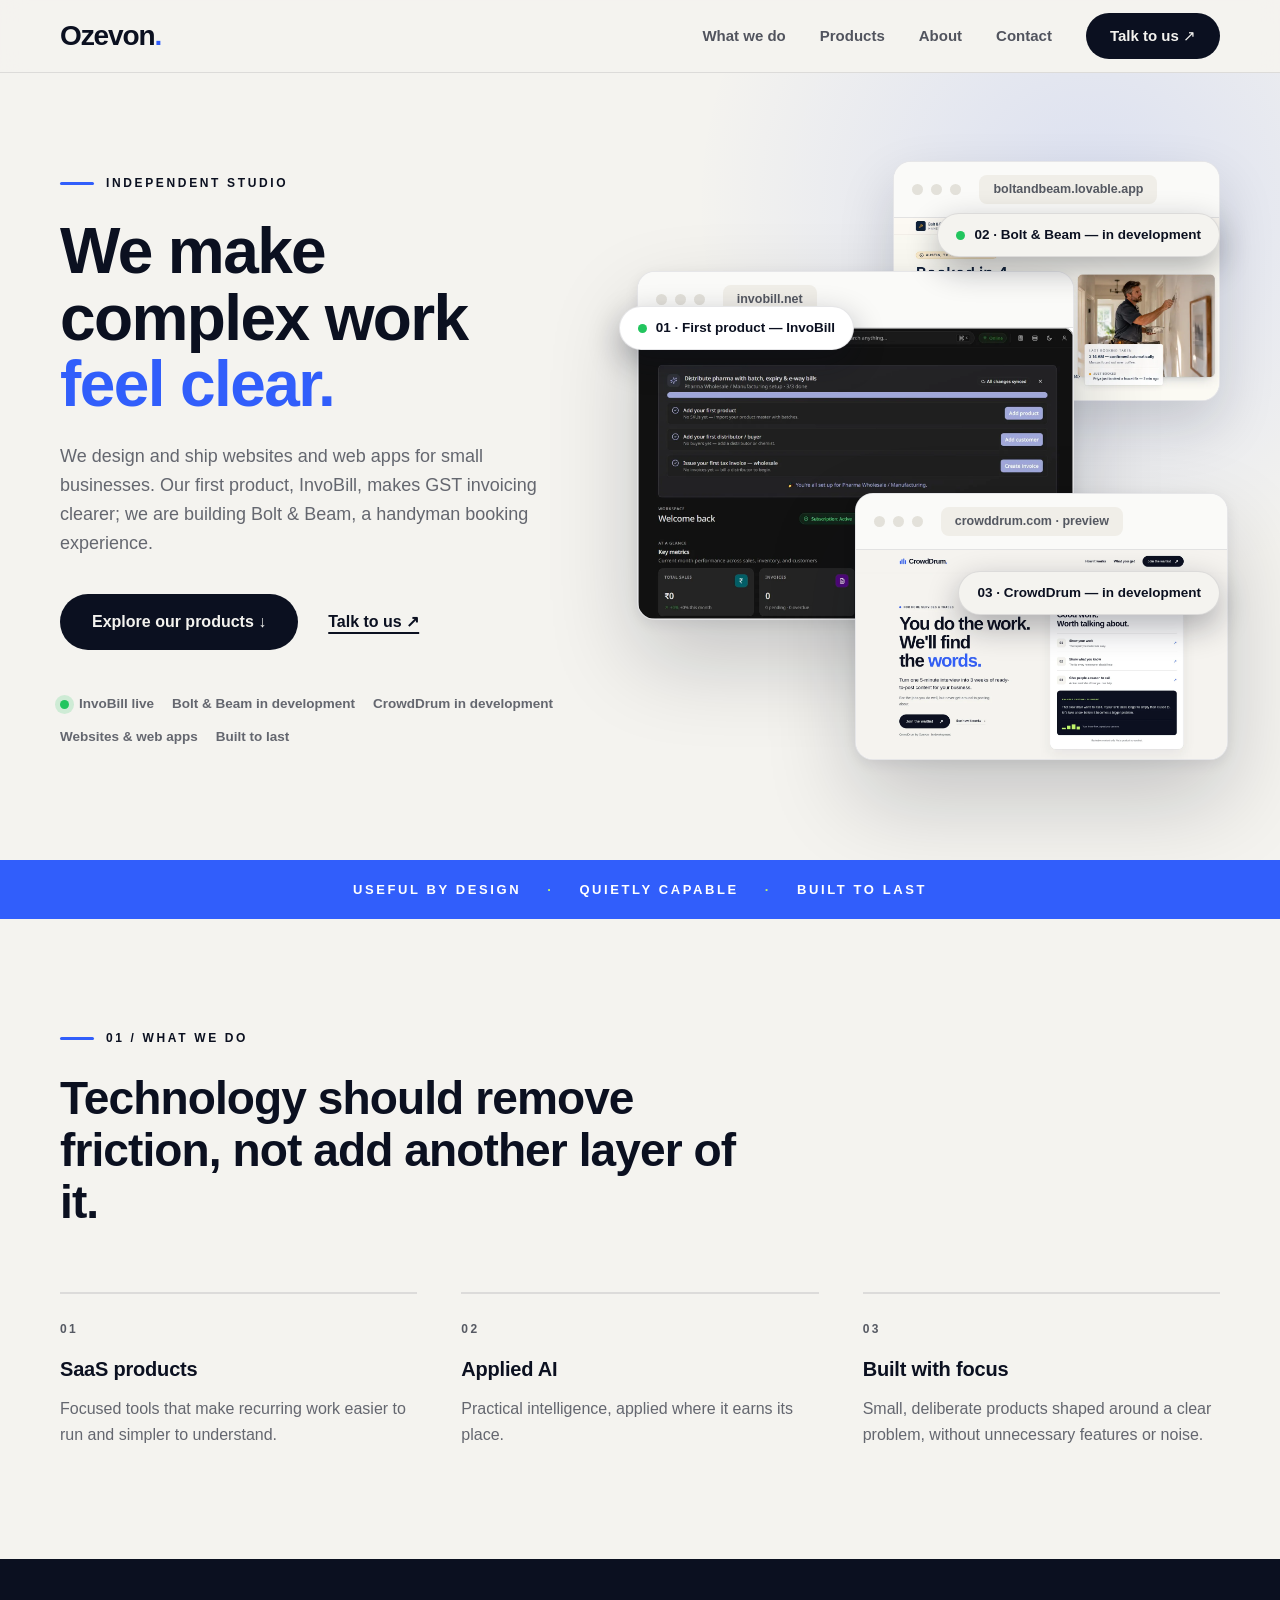
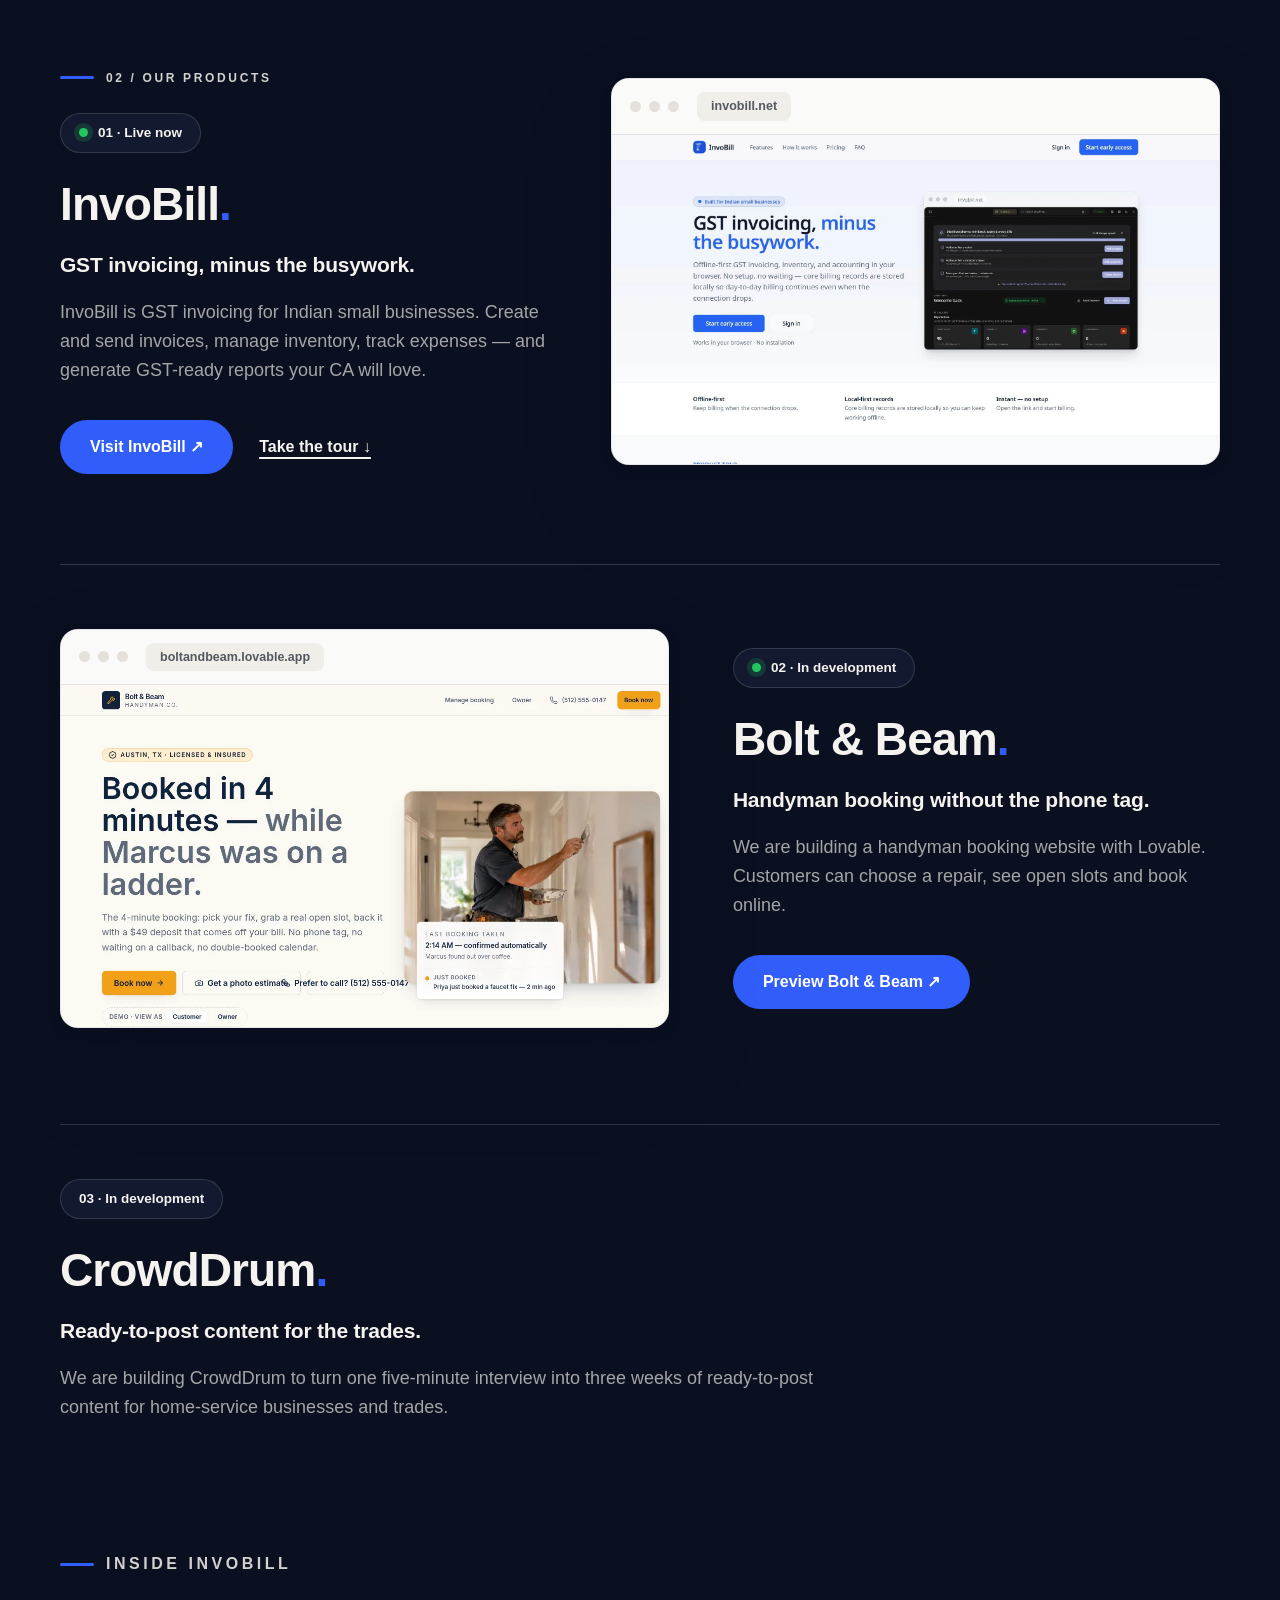
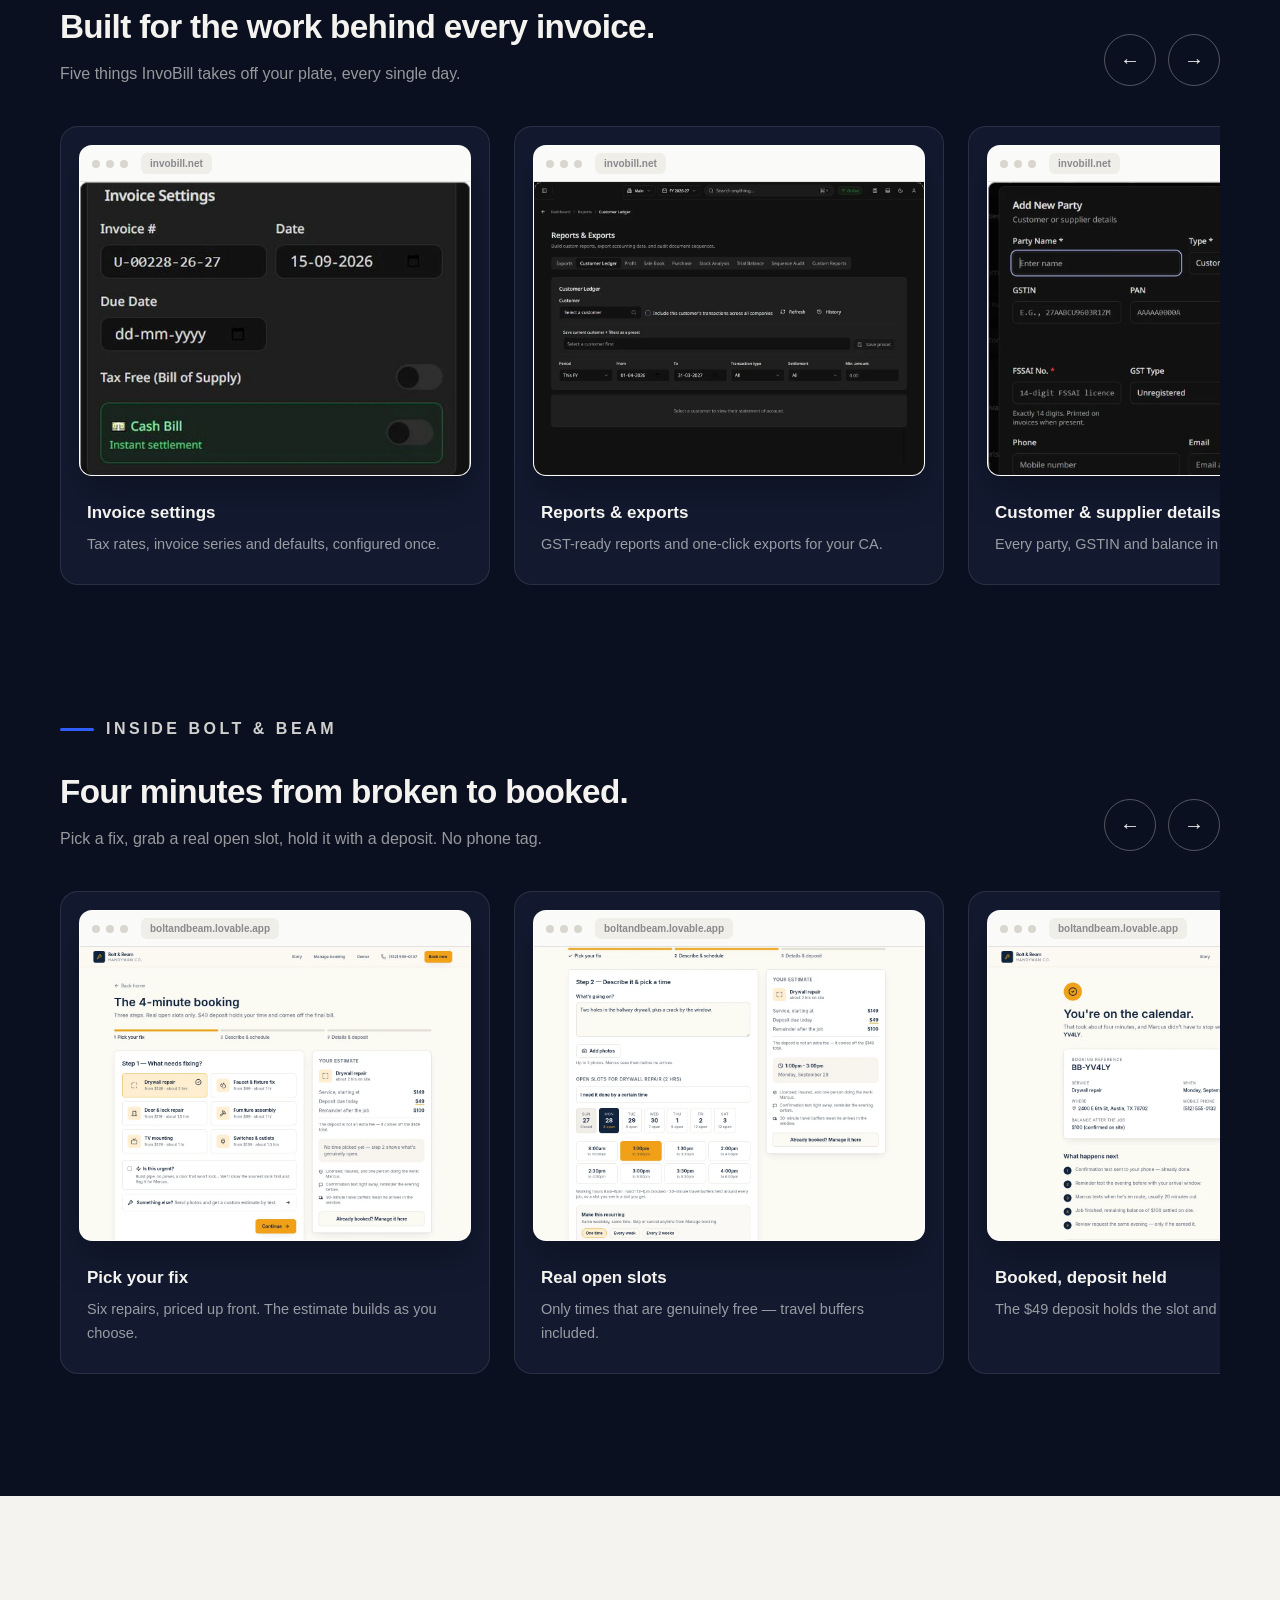
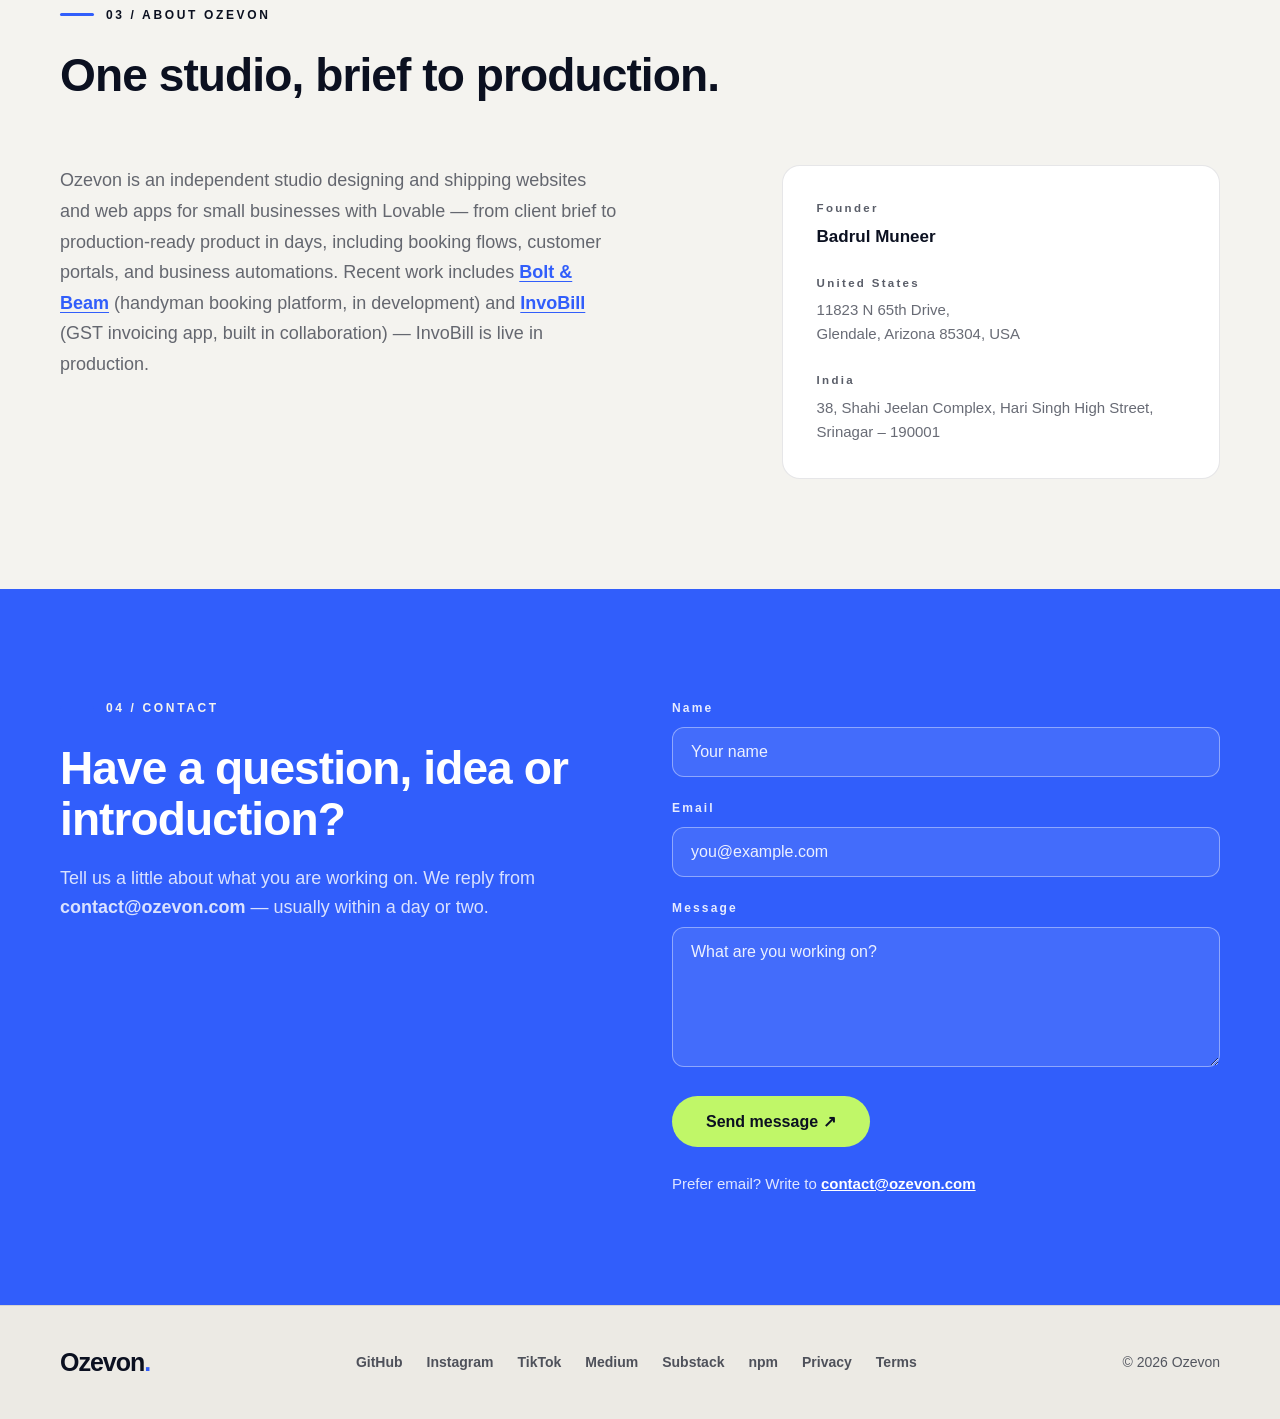
==== commit be1d2b05: "Add reviewed hero float and hover; update InvoBill card image" ====
--- a/index.html
+++ b/index.html
@@ -290,6 +290,22 @@
 @media(max-width:860px){.hero .visual{min-height:470px;padding-top:125px;padding-bottom:150px}.hero .visual .hero-secondary{width:66%}.hero .visual .hero-primary{width:84%}.hero .visual .hero-third{width:80%}.hero .visual .chip{font-size:11px;padding:10px 12px}.hero .visual .chip.tl{left:0;top:165px}.hero .visual .chip.br{top:47px;right:0;left:auto}.hero .visual .chip.third{bottom:126px;right:0}}
 .browser-bar .url{min-width:0;overflow:hidden;text-overflow:ellipsis;white-space:nowrap}
 
+
+@keyframes hero-drift{0%,100%{translate:0 0}50%{translate:0 -10px}}
+.hero .visual .hero-primary,.hero .visual .chip.tl{animation:hero-drift 8s ease-in-out -2s infinite}
+.hero .visual .hero-secondary,.hero .visual .chip.br{animation:hero-drift 10s ease-in-out -6s infinite}
+.hero .visual .hero-third,.hero .visual .chip.third{animation:hero-drift 12s ease-in-out -4s infinite}
+.hero .visual :is(.hero-primary,.hero-secondary,.hero-third,.chip){transition:transform .35s ease,box-shadow .35s ease}
+@media(hover:hover){
+.hero .visual:has(.hero-primary:hover) :is(.hero-primary,.chip.tl),
+.hero .visual:has(.hero-secondary:hover) :is(.hero-secondary,.chip.br),
+.hero .visual:has(.hero-third:hover) :is(.hero-third,.chip.third){animation-play-state:paused;transform:translateY(-6px);z-index:8;box-shadow:0 36px 65px rgba(11,16,32,.28)}
+.hero .visual:has(.hero-primary:hover) .chip.tl,.hero .visual:has(.hero-secondary:hover) .chip.br,.hero .visual:has(.hero-third:hover) .chip.third{z-index:9}
+}
+@media(prefers-reduced-motion:reduce){
+.hero .visual :is(.hero-primary,.hero-secondary,.hero-third,.chip){animation:none!important;translate:none!important;transform:none!important;transition:none!important}
+}
+
 </style>
 <noscript><style>.rv{opacity:1!important;transform:none!important;transition:none!important}@media(max-width:860px){.menu-btn{display:none!important}.nav-links{display:flex!important;position:static!important;box-shadow:none!important;border:0!important;flex-direction:row!important;flex-wrap:wrap!important;padding:0!important;gap:10px!important}.nav-in{height:auto!important;min-height:72px!important;flex-wrap:wrap!important;padding-top:12px!important;padding-bottom:12px!important}.nav-links a{font-size:14px!important;padding:6px 0!important;border:0!important}.nav-links .btn-dark{margin:0!important;padding:6px 12px!important}}</style></noscript>
 </head>
@@ -404,7 +420,7 @@
       <div class="visual rv d1">
         <div class="browser">
           <div class="browser-bar" aria-hidden="true"><i></i><i></i><i></i><span class="url">invobill.net</span></div>
-          <img src="19-invoice-builder.webp" alt="Building a GST invoice in InvoBill" width="1600" height="669" loading="lazy" decoding="async">
+          <img src="[data-uri]" alt="InvoBill landing page with GST invoicing and offline-first billing" width="1456" height="789" loading="lazy" decoding="async">
         </div>
       </div>
     </div>
@@ -668,4 +684,4 @@
 })();
 </script>
 </body>
-</html>
+  </html>
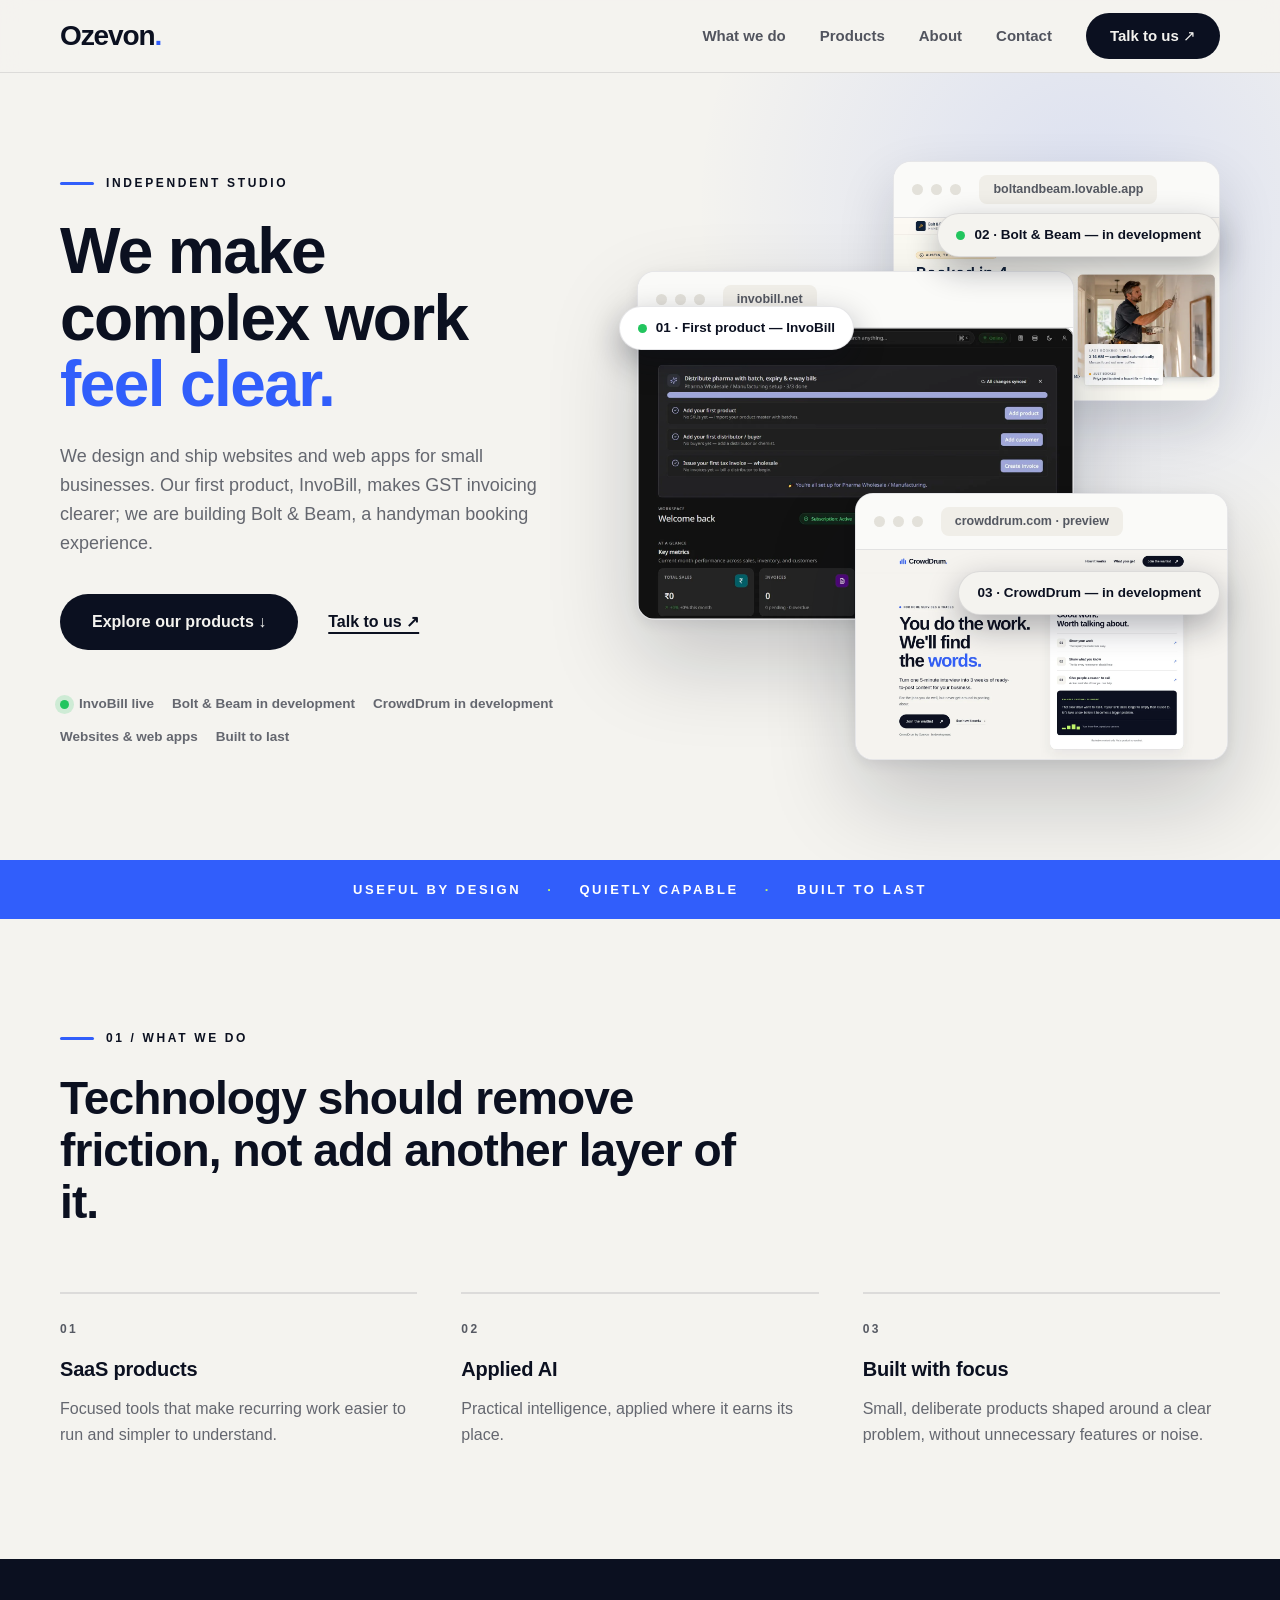
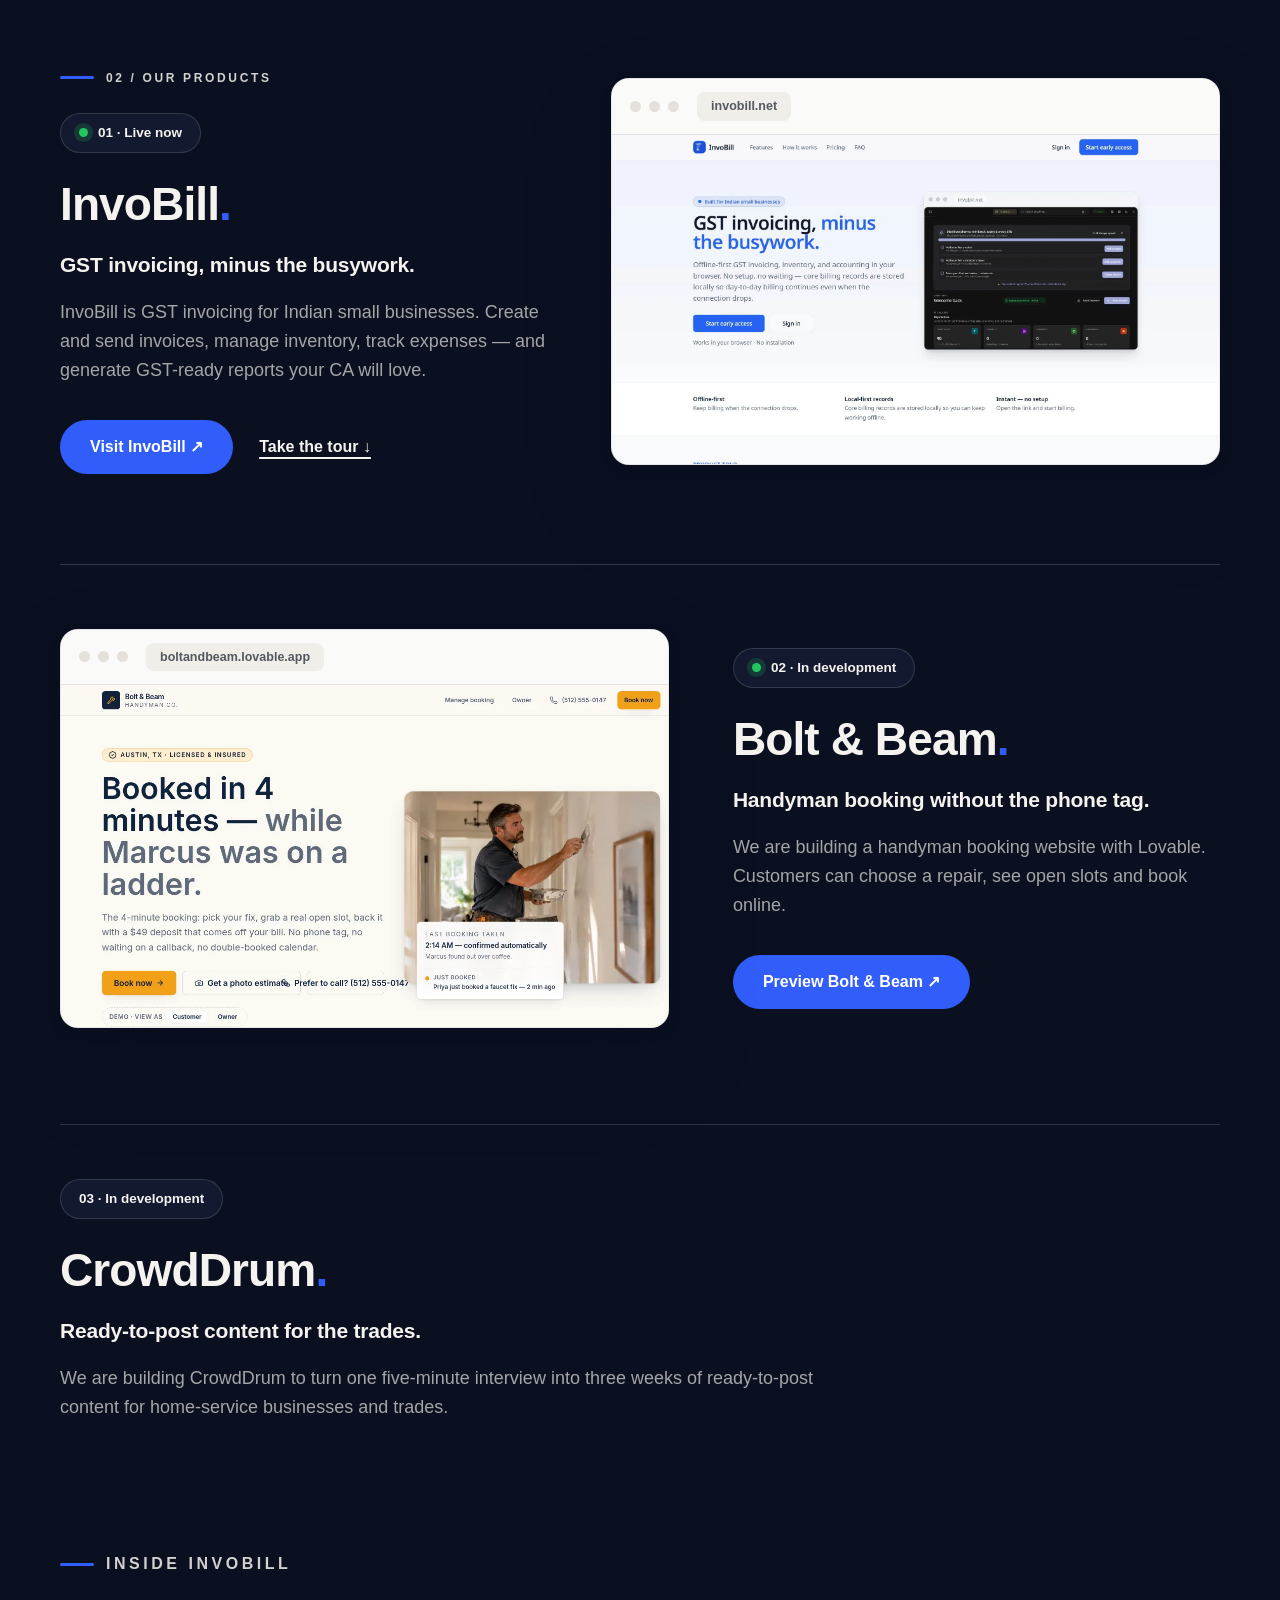
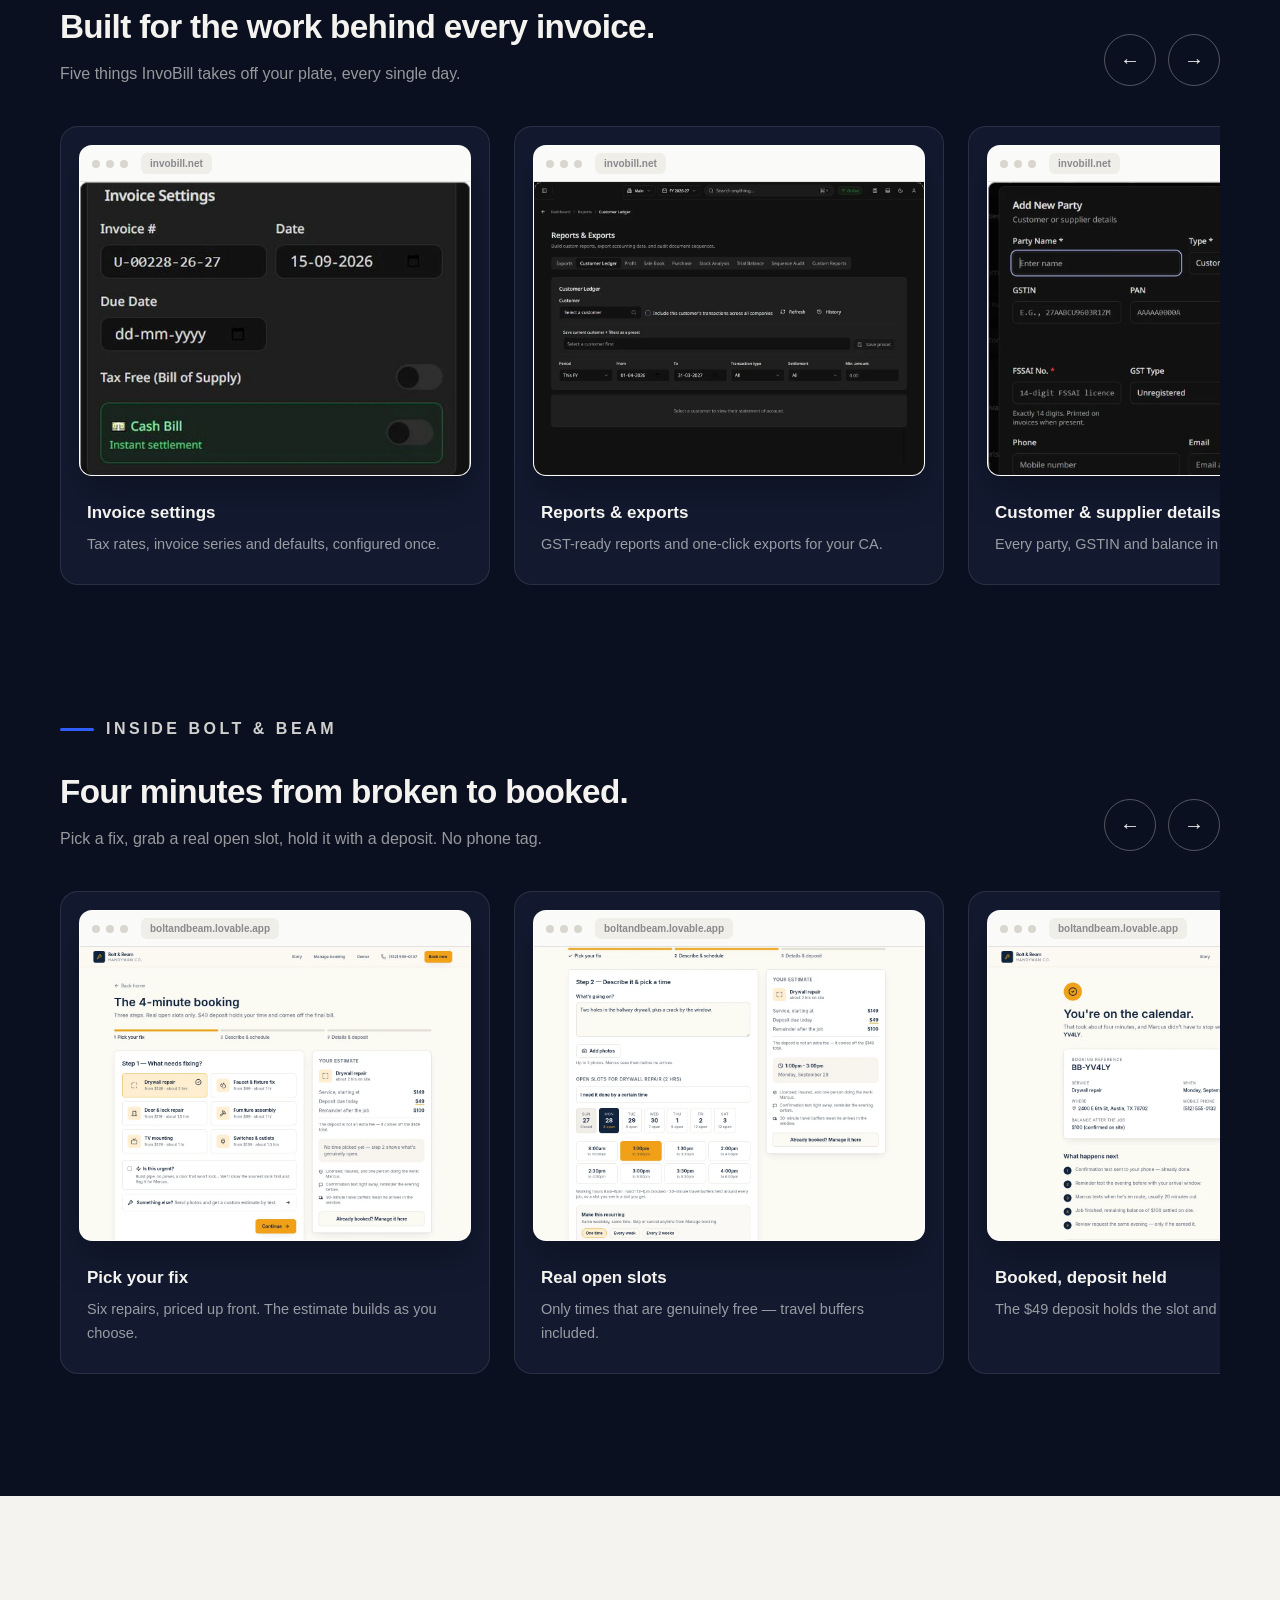
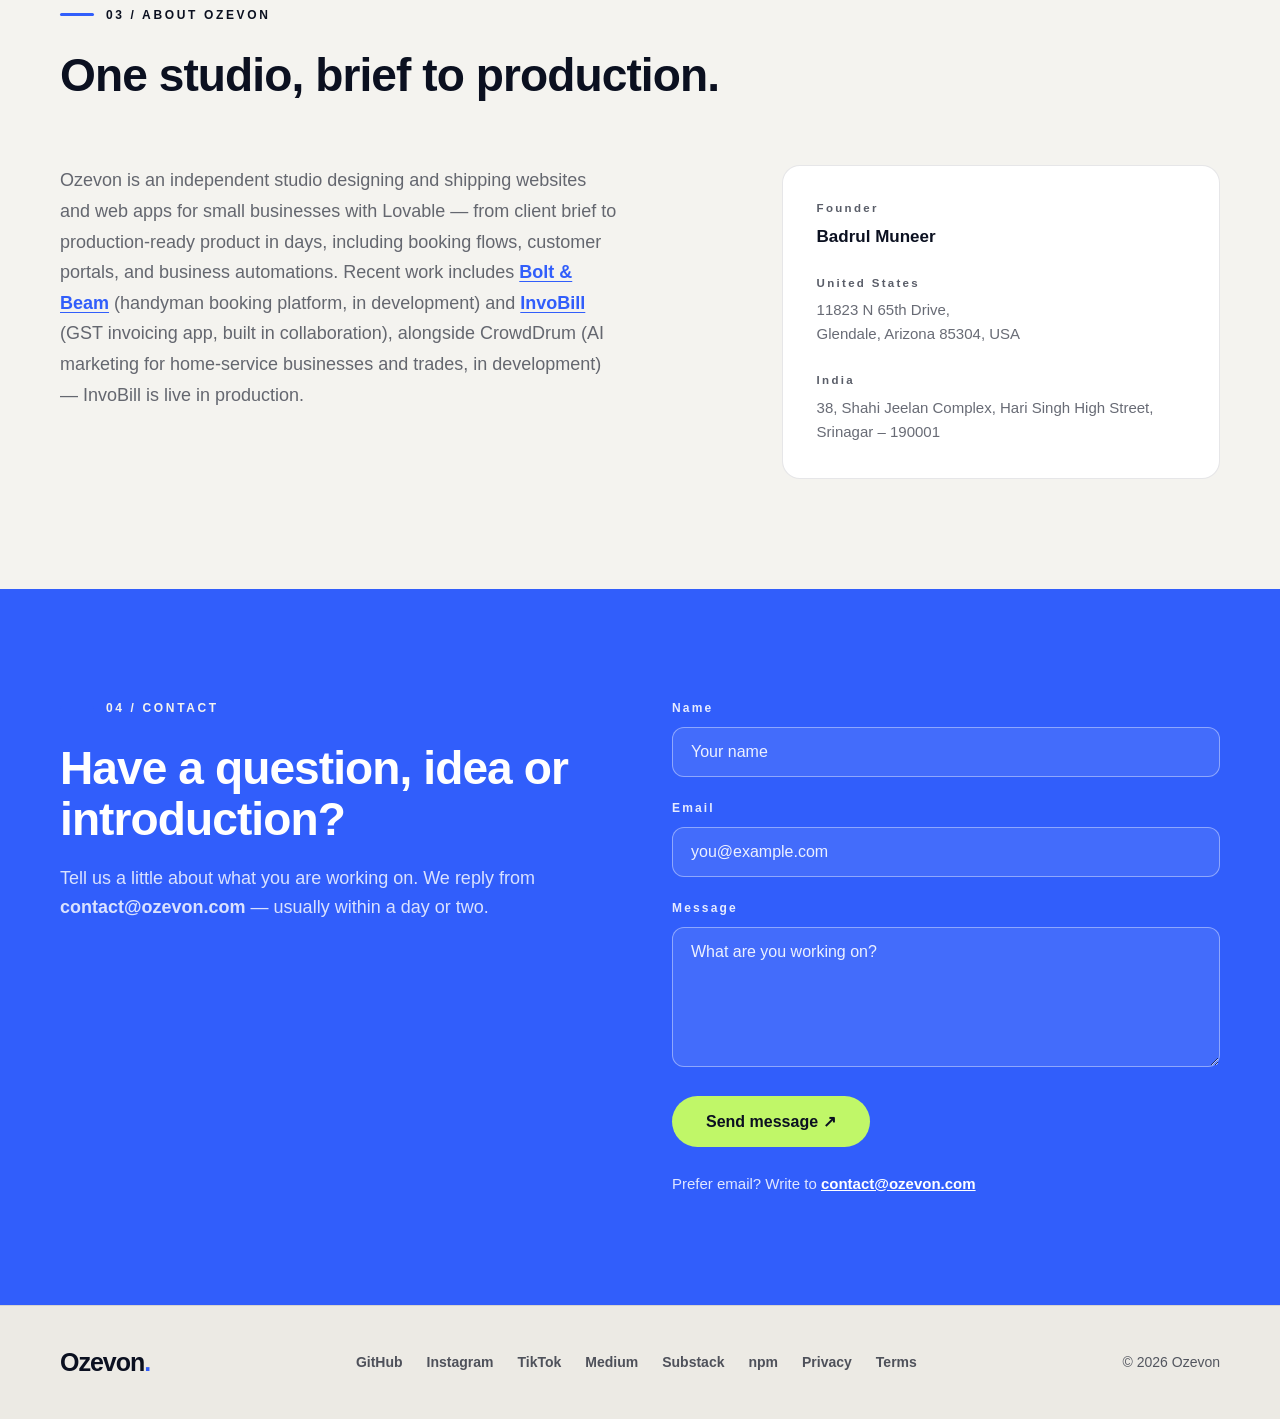
==== commit 6cf109a7: "Include CrowdDrum in About Ozevon project list Updated project description to include CrowdDrum." ====
--- a/index.html
+++ b/index.html
@@ -550,7 +550,7 @@
     </div>
     <div class="about-grid">
       <div class="about-copy rv">
-        <p>Ozevon is an independent studio designing and shipping websites and web apps for small businesses with Lovable &mdash; from client brief to production-ready product in days, including booking flows, customer portals, and business automations. Recent work includes <a href="https://boltandbeam.lovable.app/" target="_blank" rel="noopener">Bolt &amp; Beam</a> (handyman booking platform, in development) and <a href="https://invobill.net" target="_blank" rel="noopener">InvoBill</a> (GST invoicing app, built in collaboration) &mdash; InvoBill is live in production.</p>
+        <p>Ozevon is an independent studio designing and shipping websites and web apps for small businesses with Lovable &mdash; from client brief to production-ready product in days, including booking flows, customer portals, and business automations. Recent work includes <a href="https://boltandbeam.lovable.app/" target="_blank" rel="noopener">Bolt &amp; Beam</a> (handyman booking platform, in development) and <a href="https://invobill.net" target="_blank" rel="noopener">InvoBill</a> (GST invoicing app, built in collaboration), alongside CrowdDrum (AI marketing for home-service businesses and trades, in development) &mdash; InvoBill is live in production.</p>
       </div>
       <aside class="founder-card rv d1" aria-label="Company details">
         <p class="lbl">Founder</p>
@@ -684,4 +684,4 @@
 })();
 </script>
 </body>
-  </html>
+            </html>
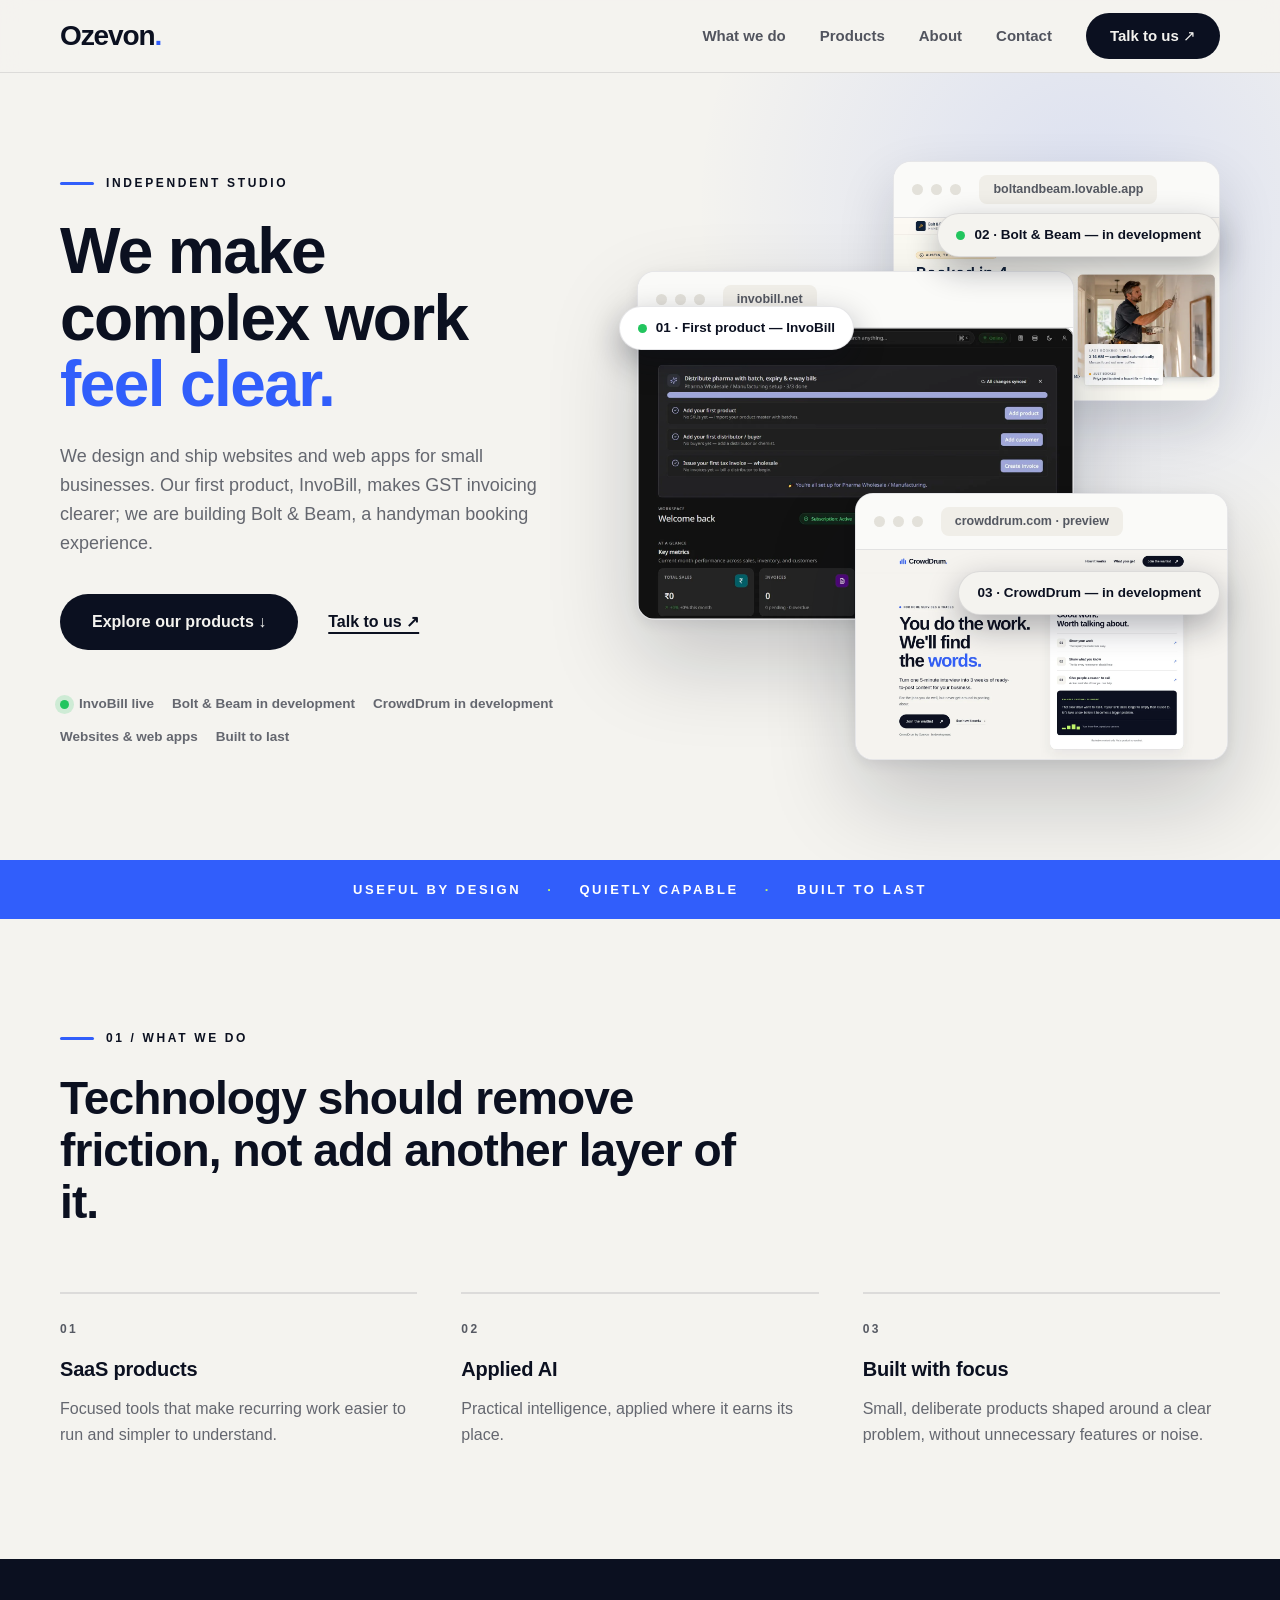
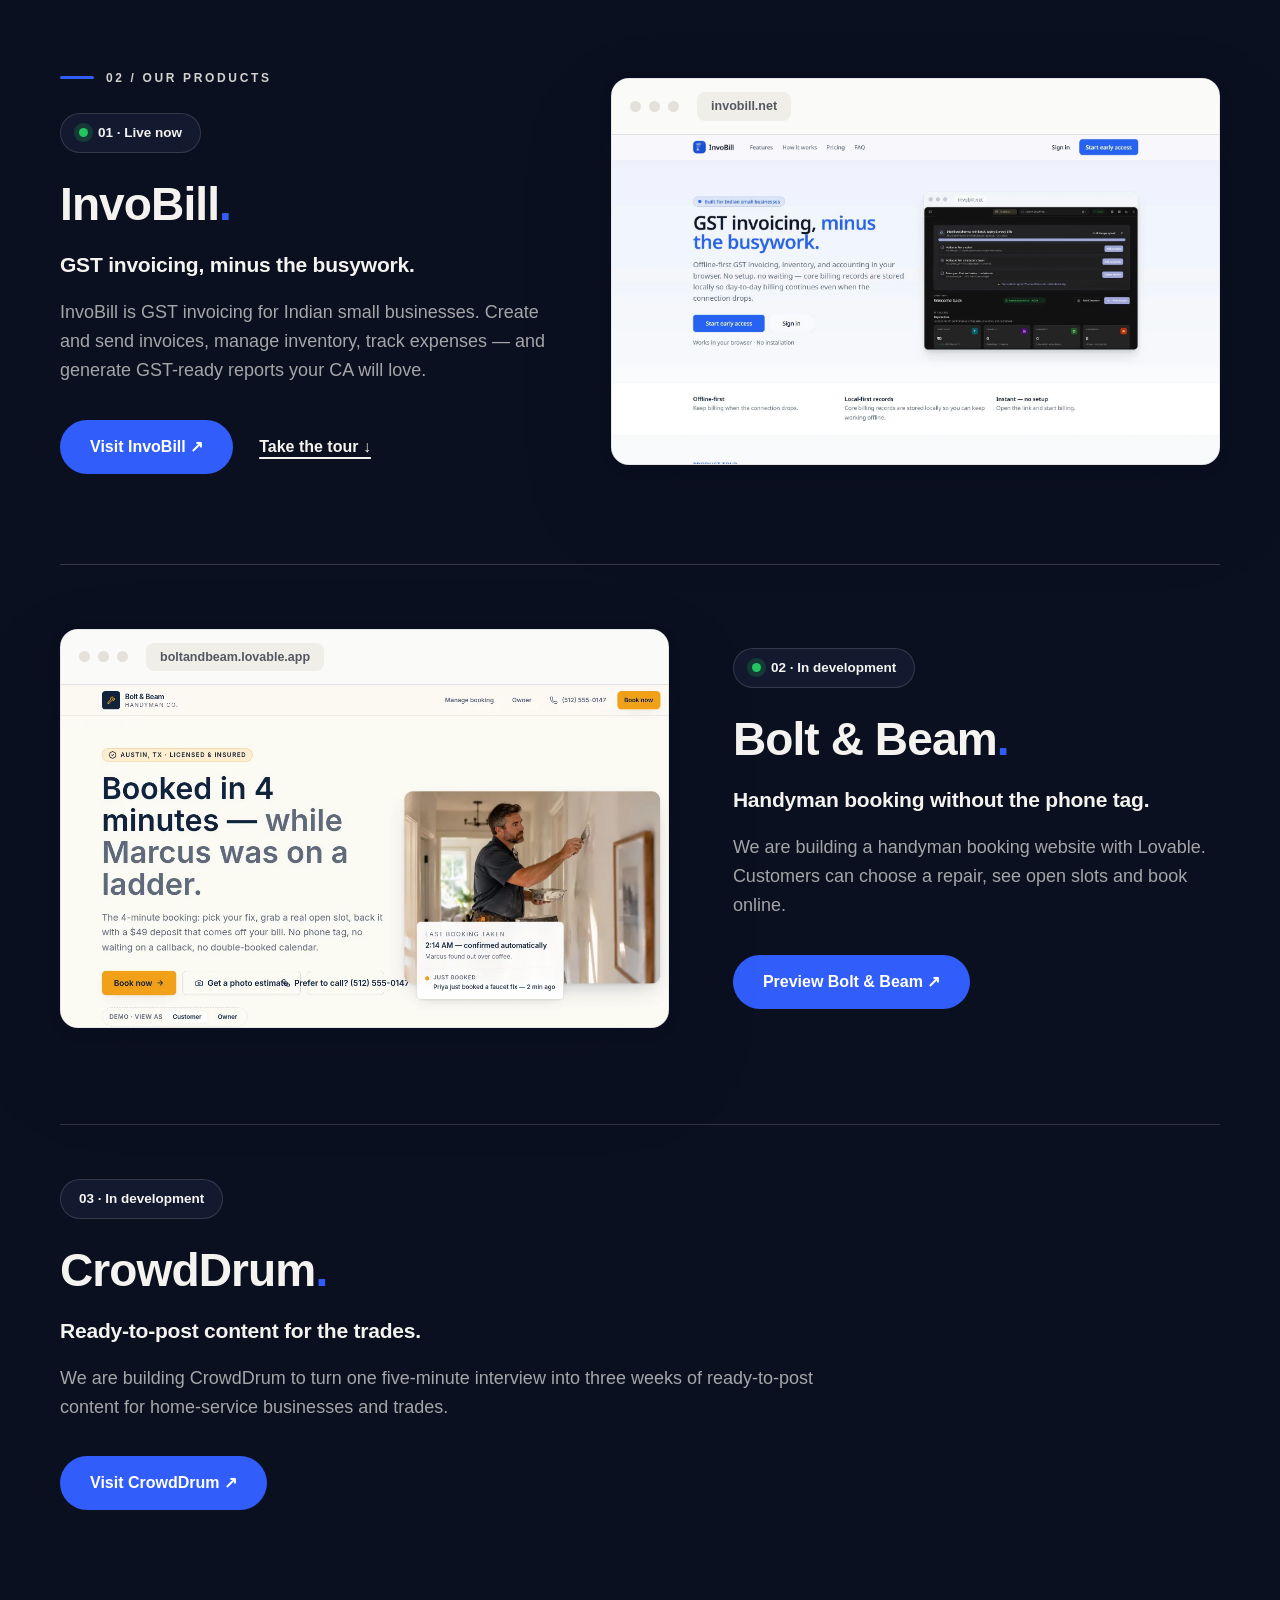
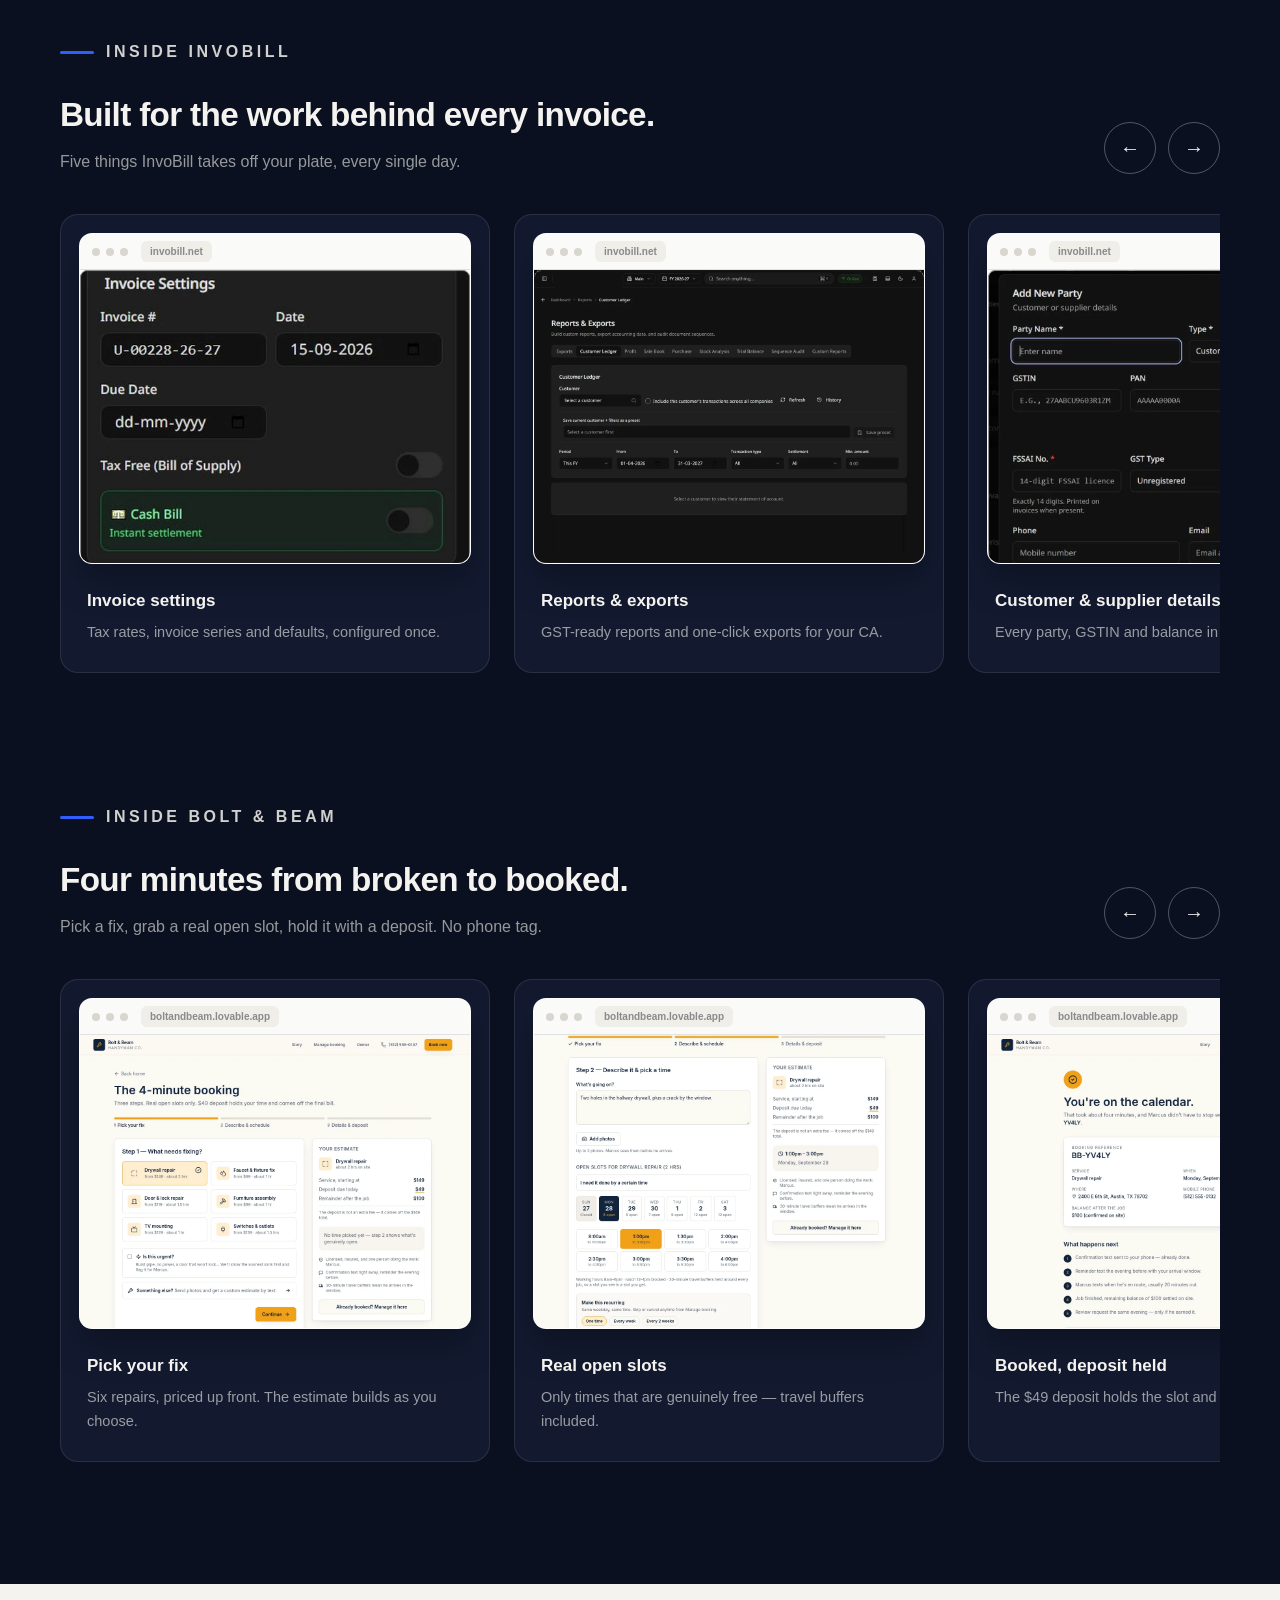
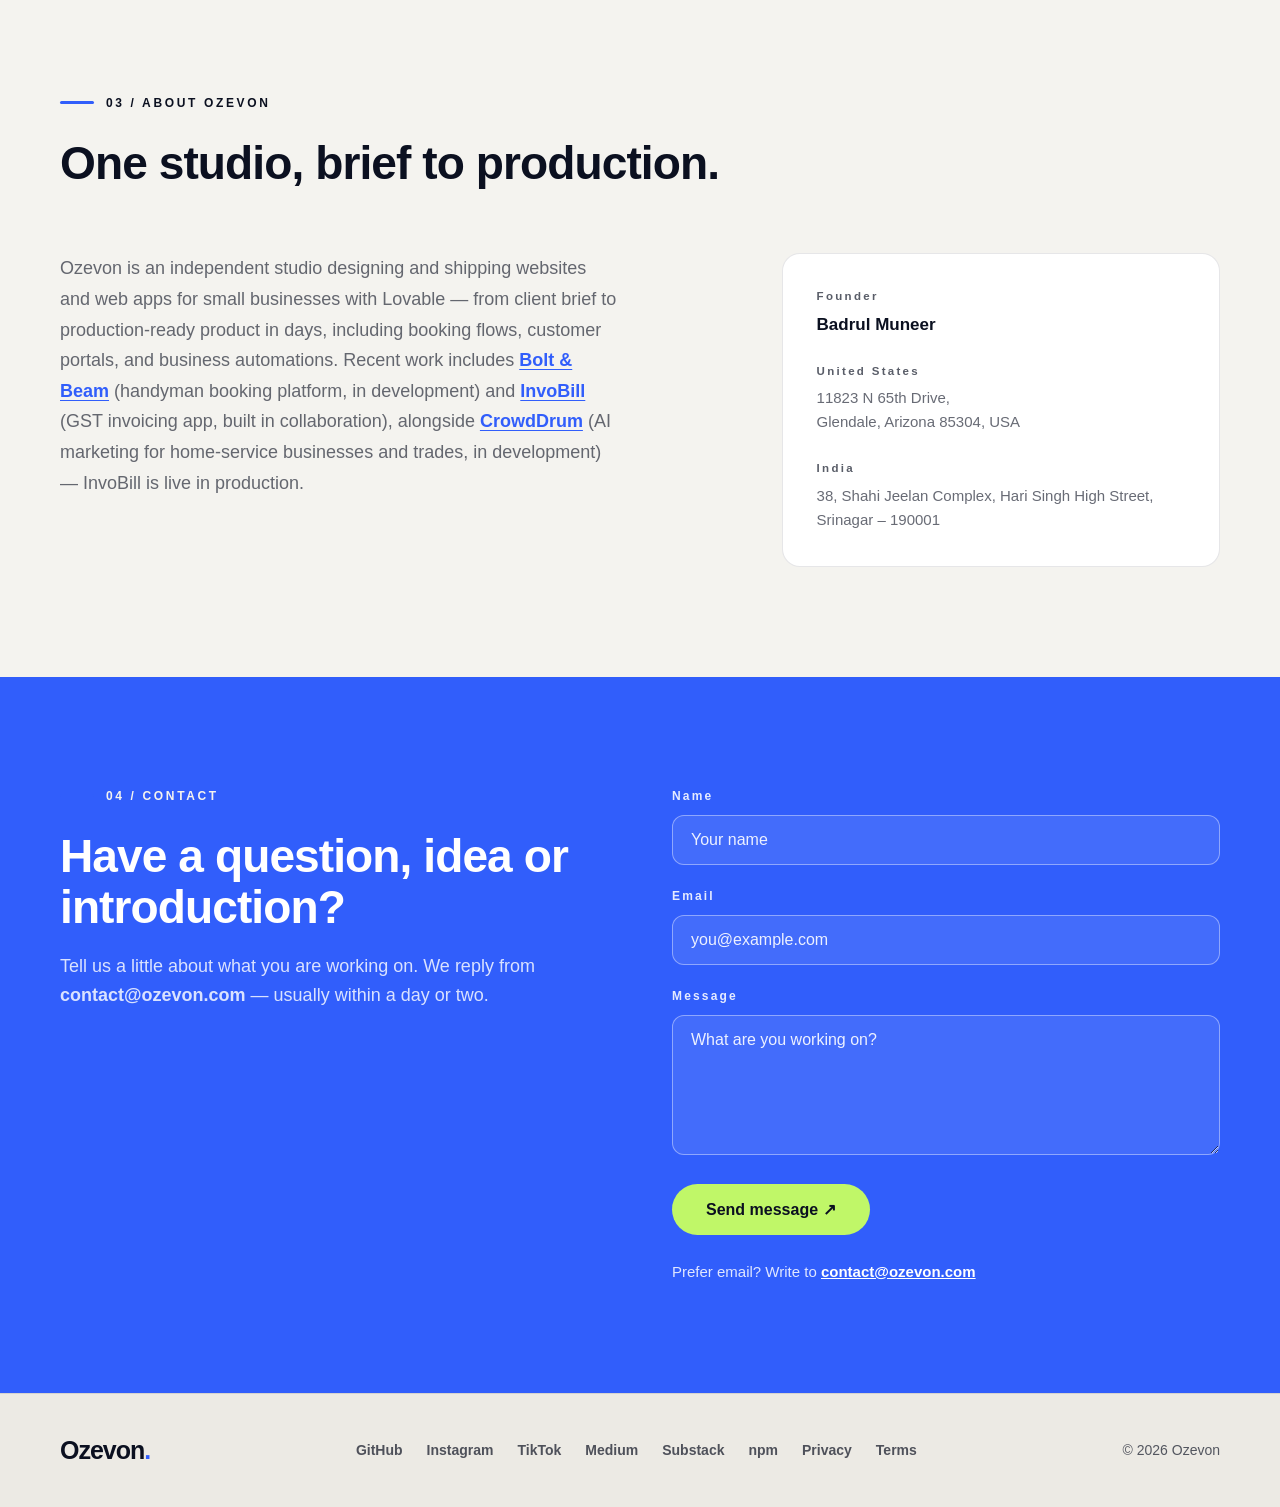
==== commit 800a0c67: "Add CTA button for CrowdDrum and update description" ====
--- a/index.html
+++ b/index.html
@@ -449,6 +449,9 @@
         <h2>CrowdDrum<span class="blue">.</span></h2>
         <p class="prod-tag">Ready-to-post content for the trades.</p>
         <p class="sec-sub">We are building CrowdDrum to turn one five-minute interview into three weeks of ready-to-post content for home-service businesses and trades.</p>
+        <div class="prod-ctas">
+          <a class="btn btn-blue" href="https://crowddrum.com" target="_blank" rel="noopener">Visit CrowdDrum &#8599;</a>
+        </div>
       </div>
     </div>
 
@@ -550,7 +553,7 @@
     </div>
     <div class="about-grid">
       <div class="about-copy rv">
-        <p>Ozevon is an independent studio designing and shipping websites and web apps for small businesses with Lovable &mdash; from client brief to production-ready product in days, including booking flows, customer portals, and business automations. Recent work includes <a href="https://boltandbeam.lovable.app/" target="_blank" rel="noopener">Bolt &amp; Beam</a> (handyman booking platform, in development) and <a href="https://invobill.net" target="_blank" rel="noopener">InvoBill</a> (GST invoicing app, built in collaboration), alongside CrowdDrum (AI marketing for home-service businesses and trades, in development) &mdash; InvoBill is live in production.</p>
+        <p>Ozevon is an independent studio designing and shipping websites and web apps for small businesses with Lovable &mdash; from client brief to production-ready product in days, including booking flows, customer portals, and business automations. Recent work includes <a href="https://boltandbeam.lovable.app/" target="_blank" rel="noopener">Bolt &amp; Beam</a> (handyman booking platform, in development) and <a href="https://invobill.net" target="_blank" rel="noopener">InvoBill</a> (GST invoicing app, built in collaboration), alongside <a href="https://crowddrum.com" target="_blank" rel="noopener">CrowdDrum</a> (AI marketing for home-service businesses and trades, in development) &mdash; InvoBill is live in production.</p>
       </div>
       <aside class="founder-card rv d1" aria-label="Company details">
         <p class="lbl">Founder</p>
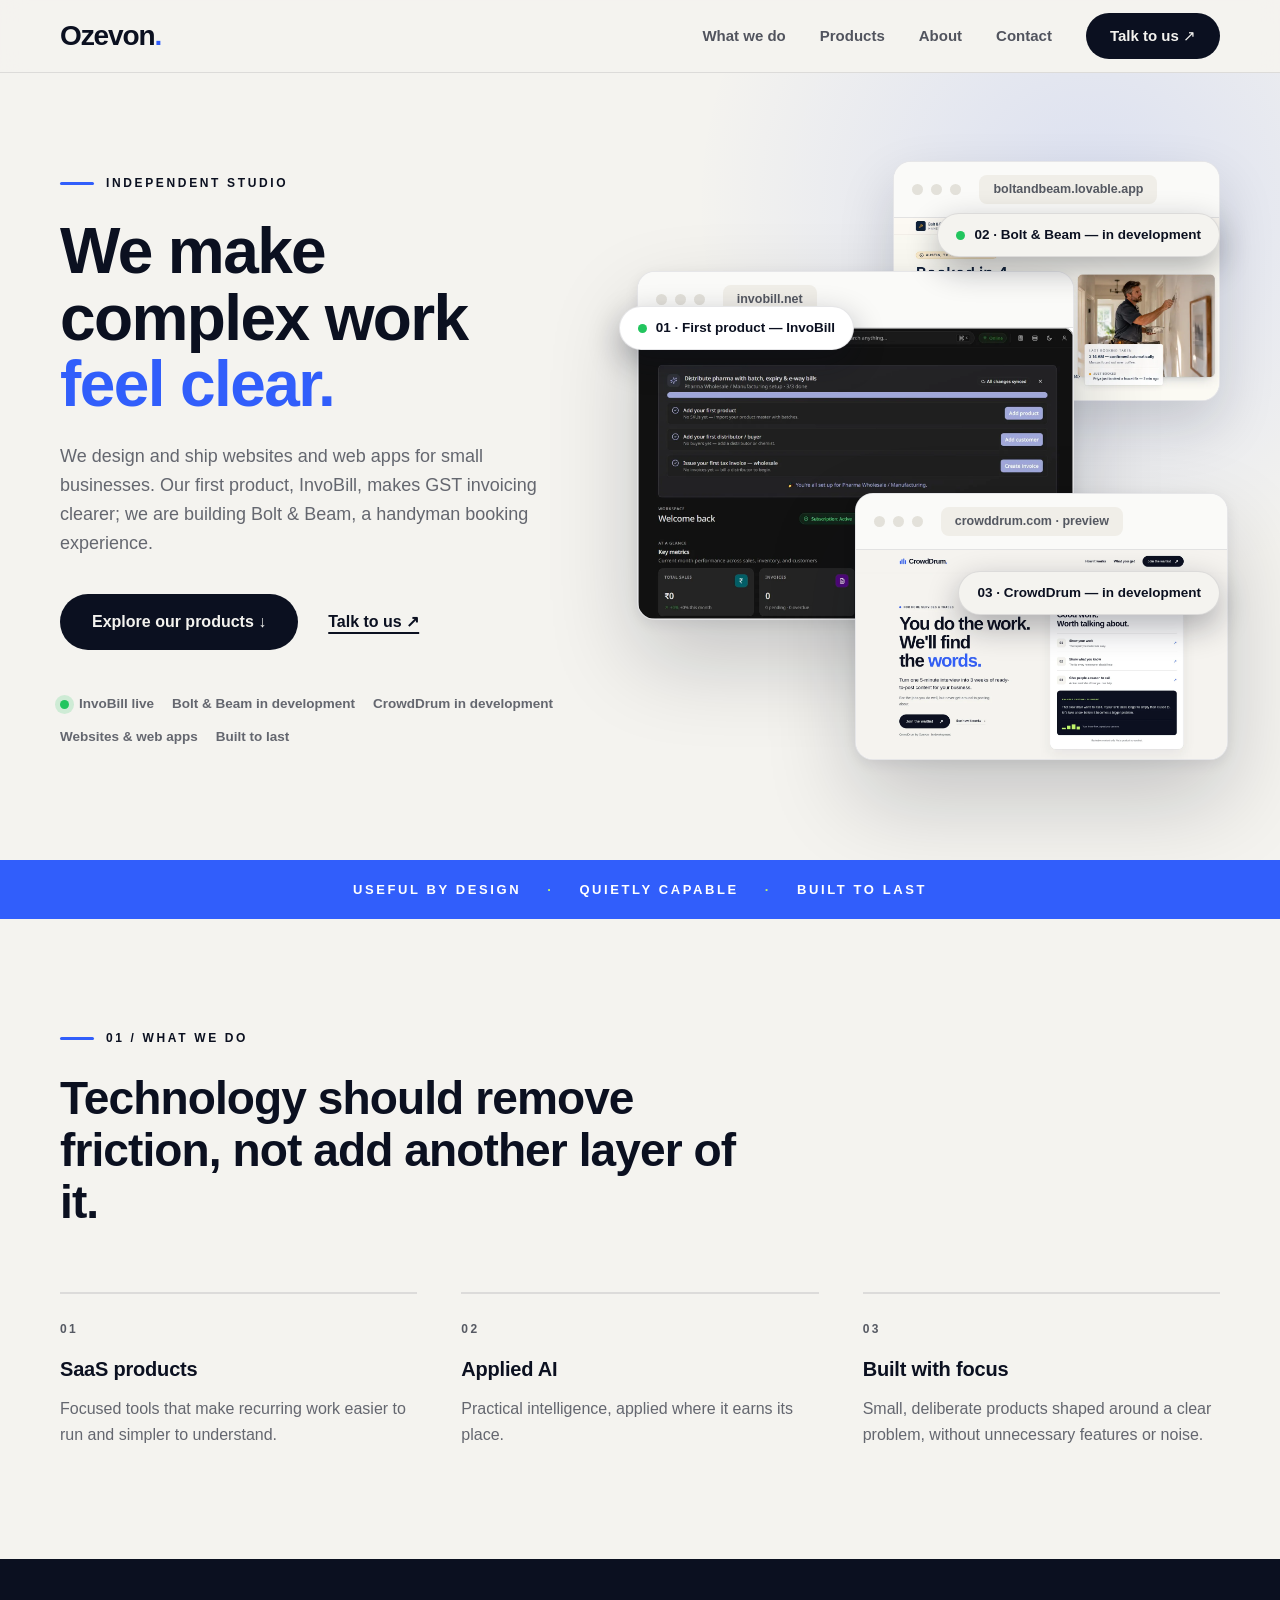
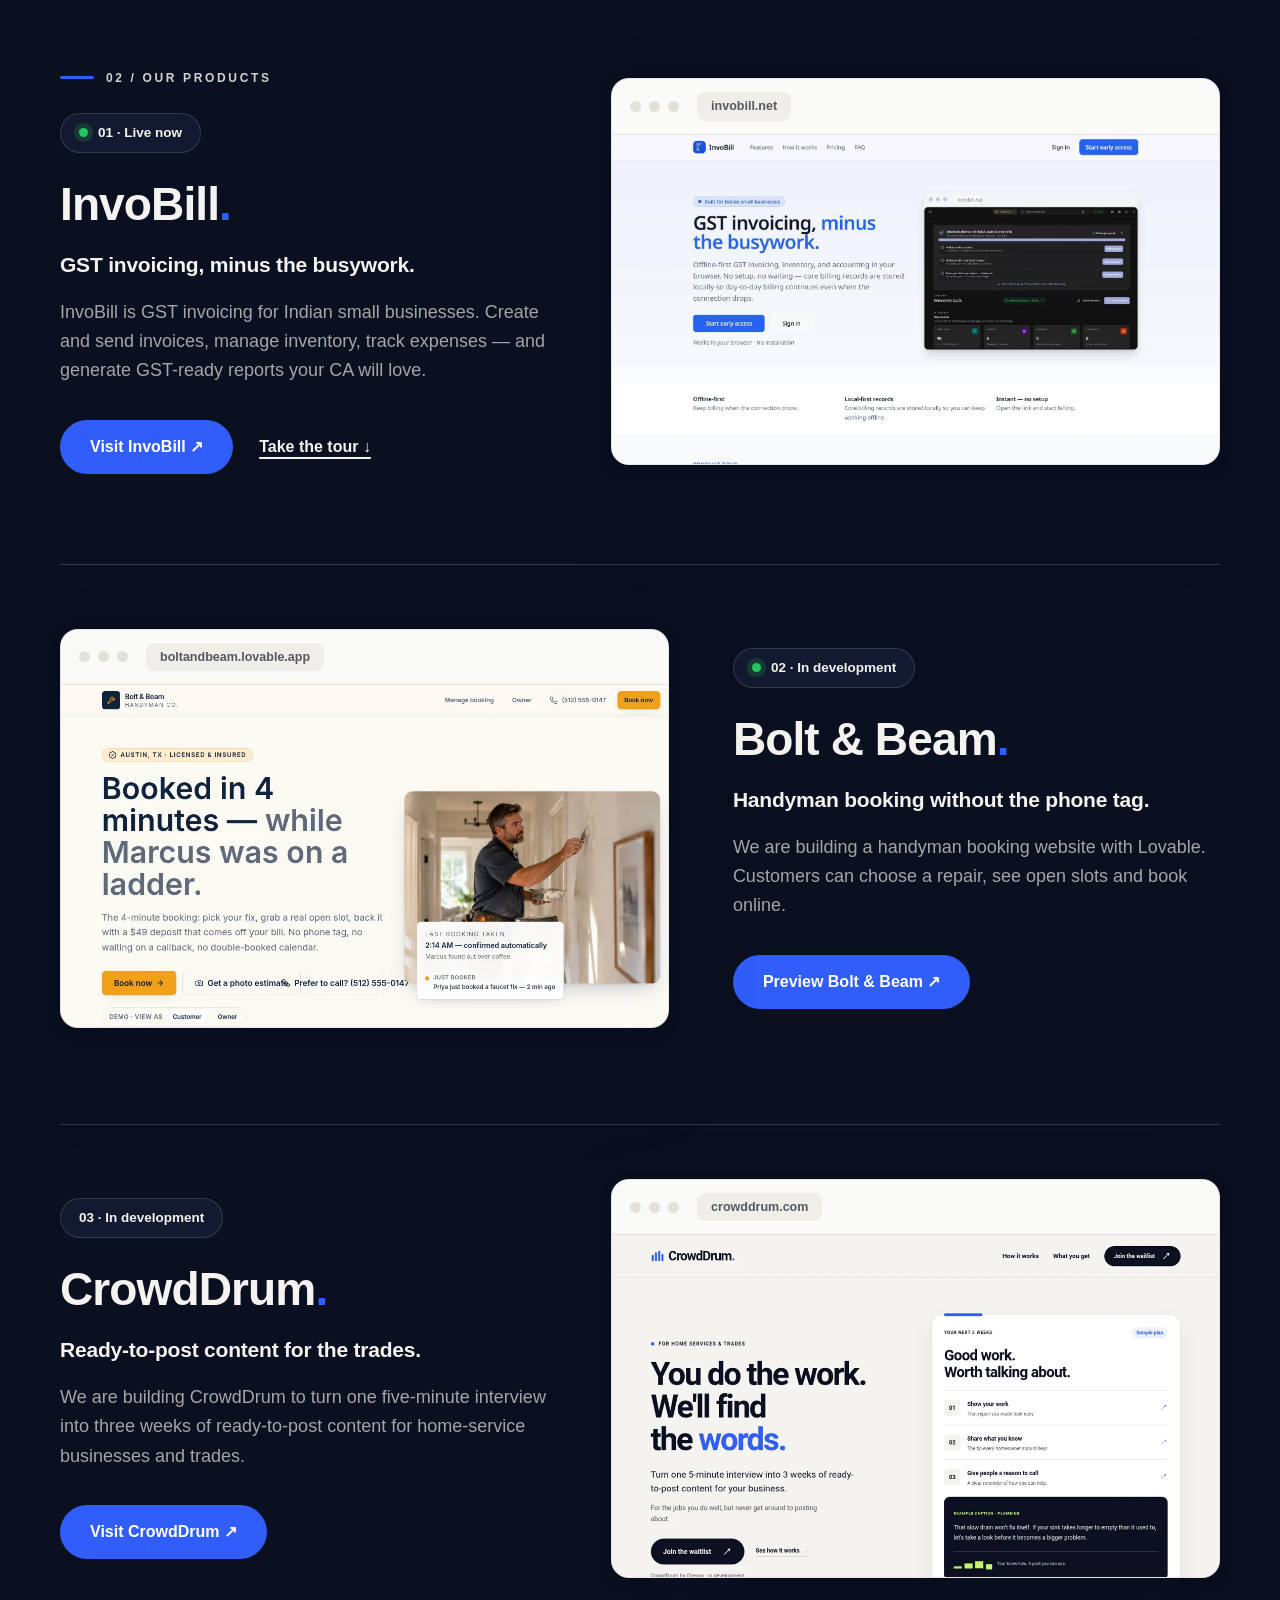
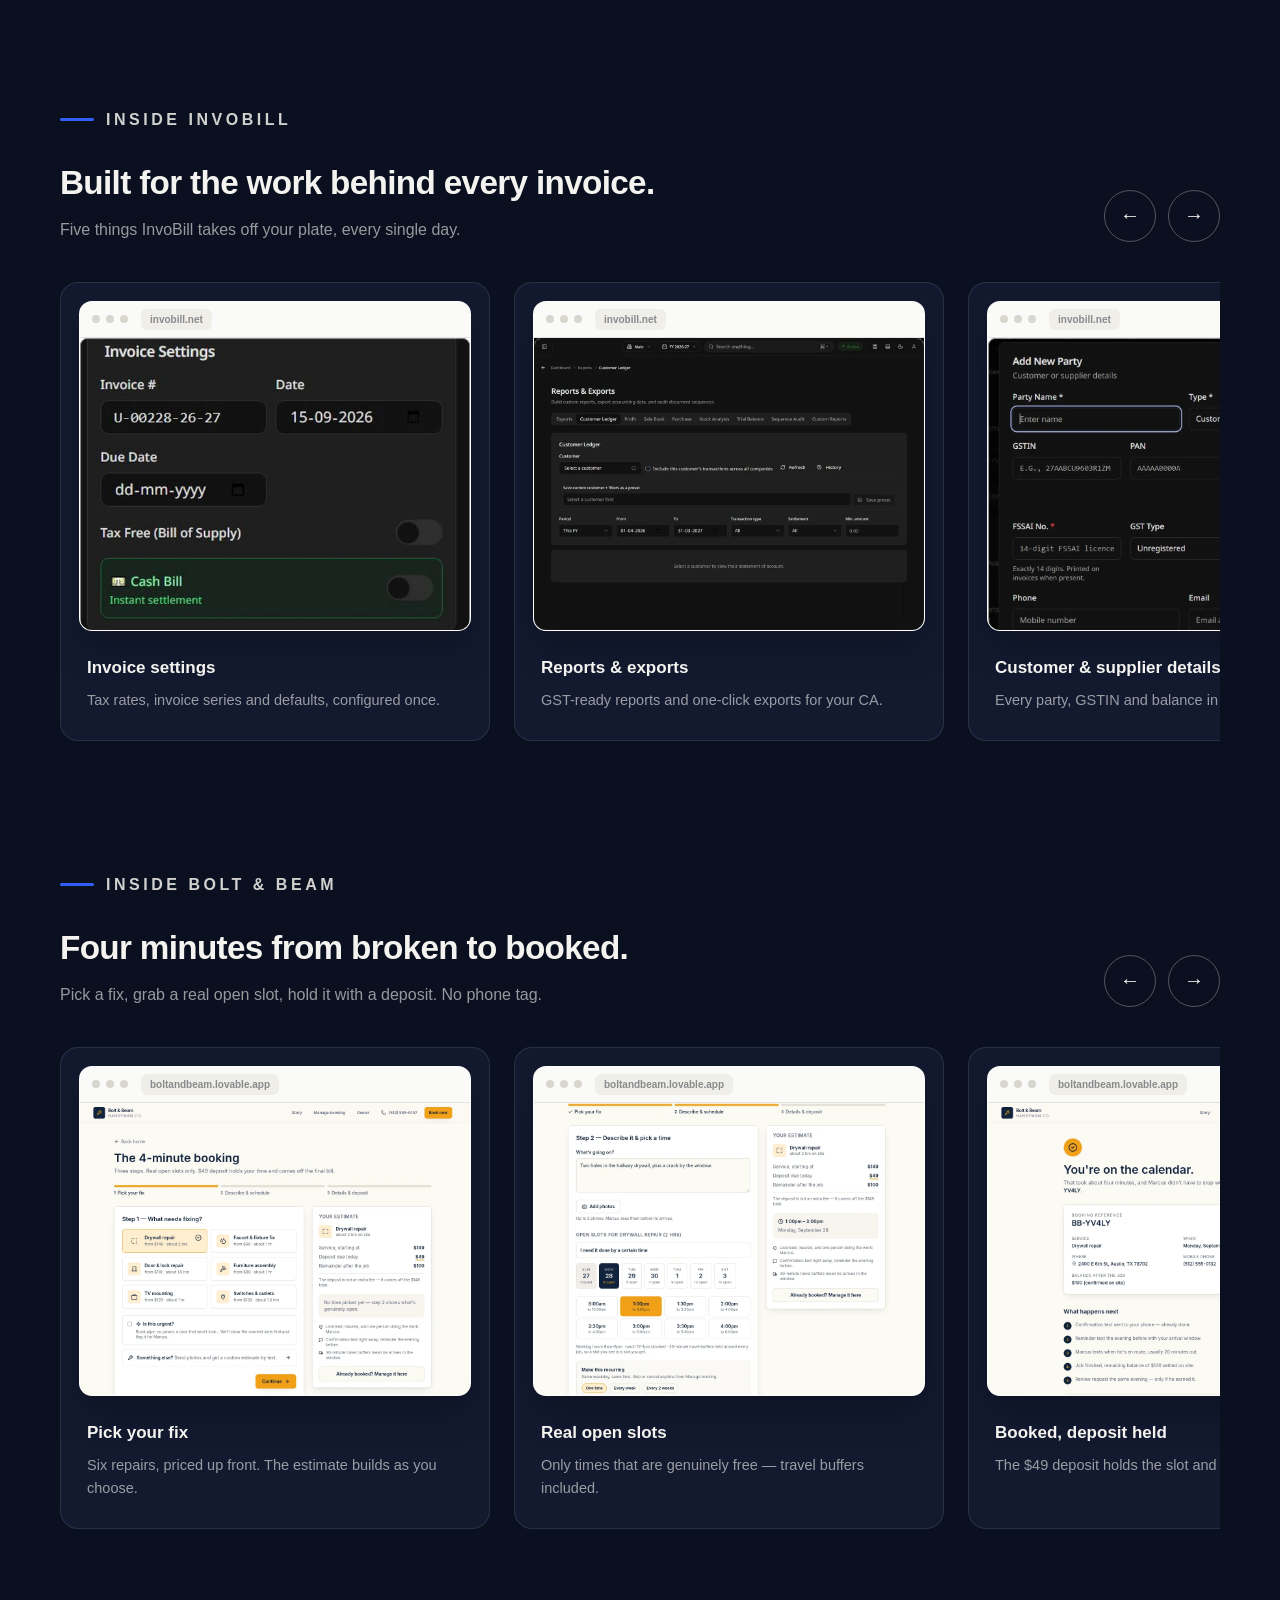
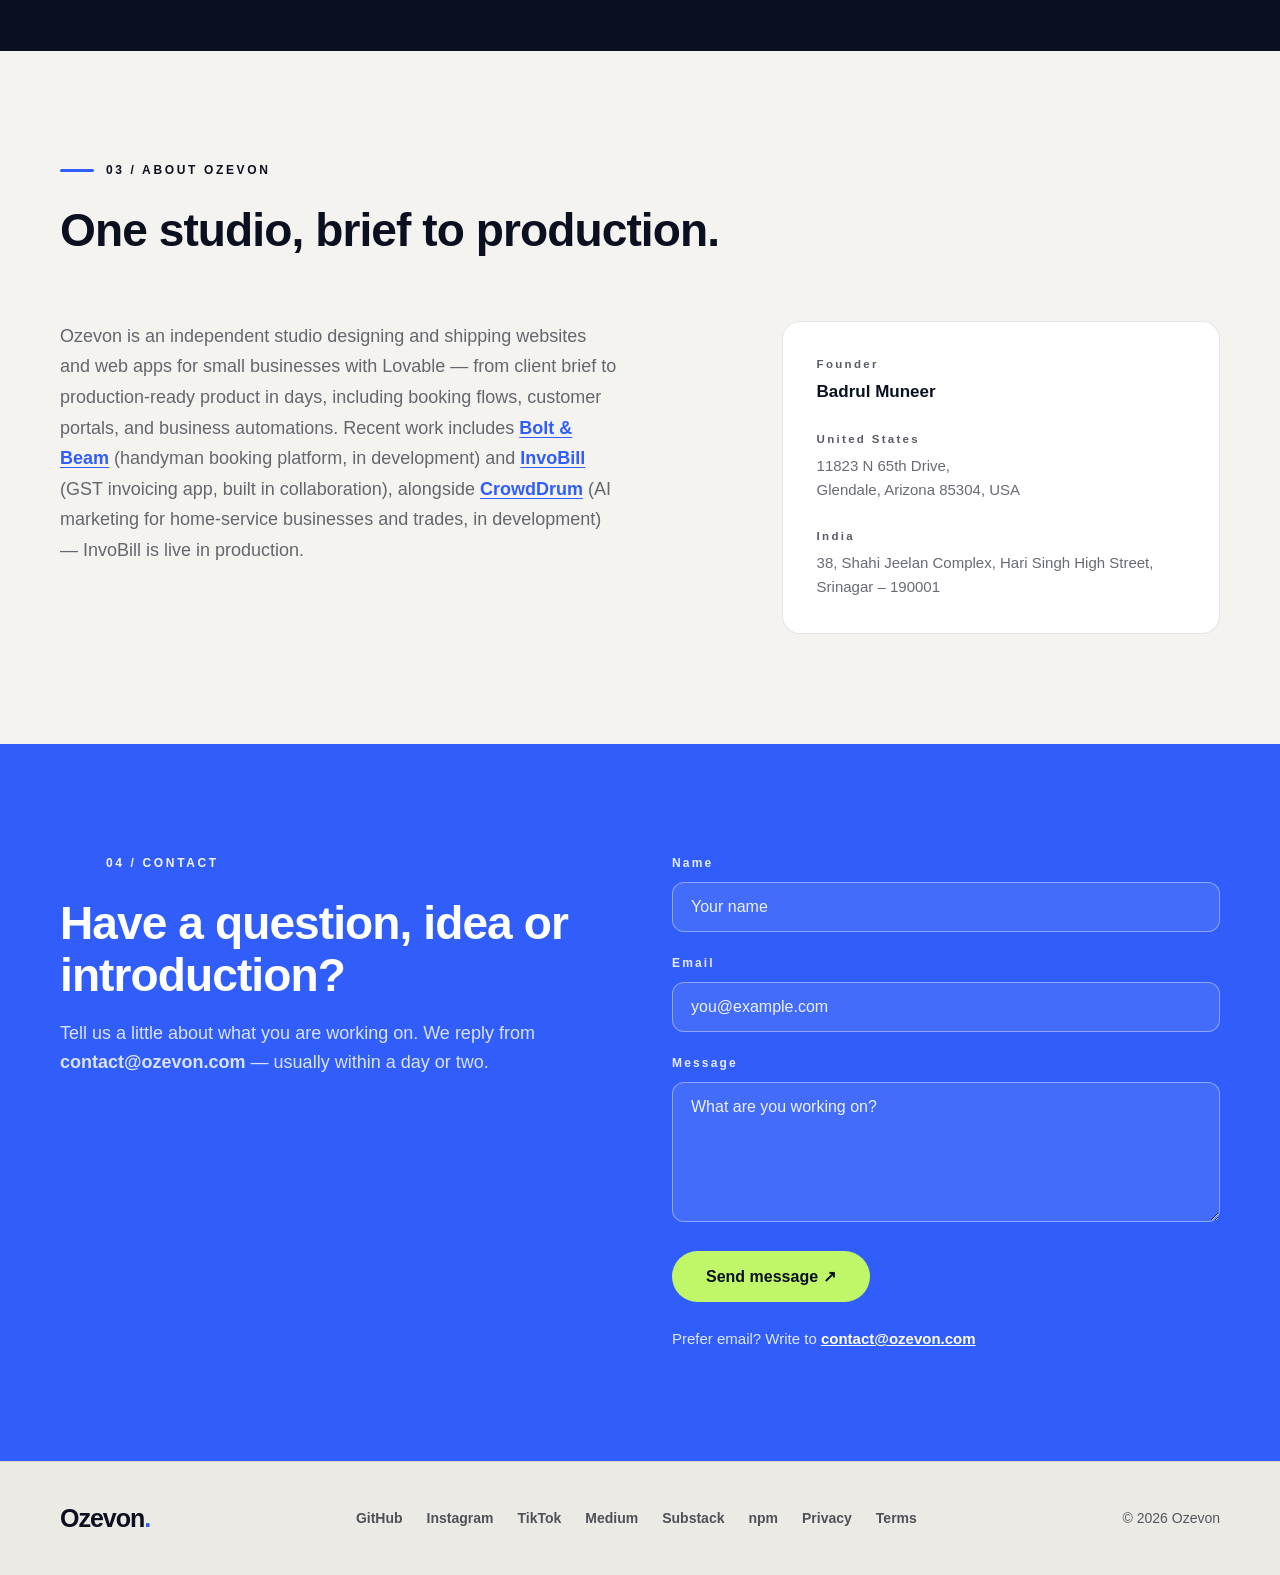
==== commit ad4458be: "Add live CrowdDrum landing screenshot to product card" ====
--- a/index.html
+++ b/index.html
@@ -443,7 +443,7 @@
       </div>
     </div>
 
-    <div class="crowddrum-product" id="crowddrum">
+    <div class="prod-grid crowddrum-product" id="crowddrum">
       <div class="prod-copy">
         <span class="live-badge">03 &middot; In development</span>
         <h2>CrowdDrum<span class="blue">.</span></h2>
@@ -451,6 +451,12 @@
         <p class="sec-sub">We are building CrowdDrum to turn one five-minute interview into three weeks of ready-to-post content for home-service businesses and trades.</p>
         <div class="prod-ctas">
           <a class="btn btn-blue" href="https://crowddrum.com" target="_blank" rel="noopener">Visit CrowdDrum &#8599;</a>
+        </div>
+      </div>
+      <div class="visual">
+        <div class="browser">
+          <div class="browser-bar" aria-hidden="true"><i></i><i></i><i></i><span class="url">crowddrum.com</span></div>
+          <img src="[data-uri]" alt="CrowdDrum landing page for ready-to-post content for home-service businesses and trades" width="1200" height="675" loading="lazy" decoding="async">
         </div>
       </div>
     </div>
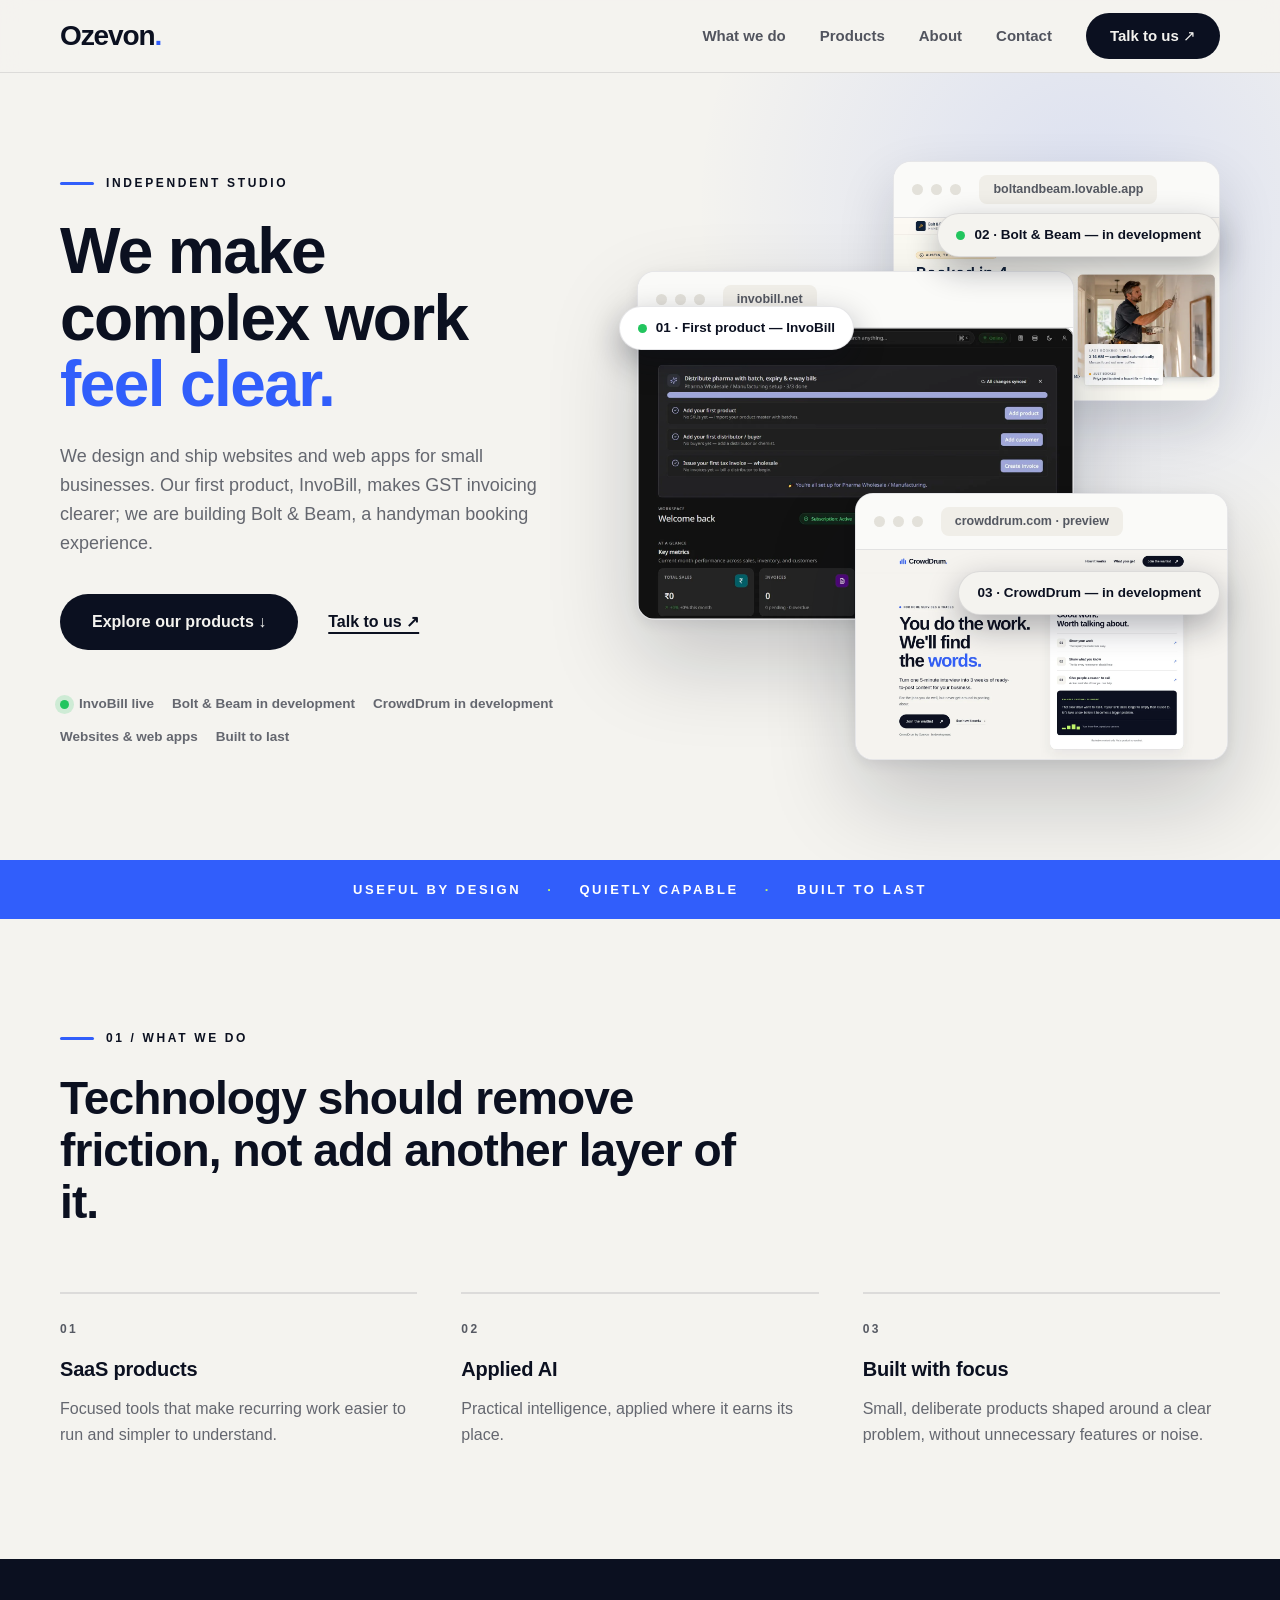
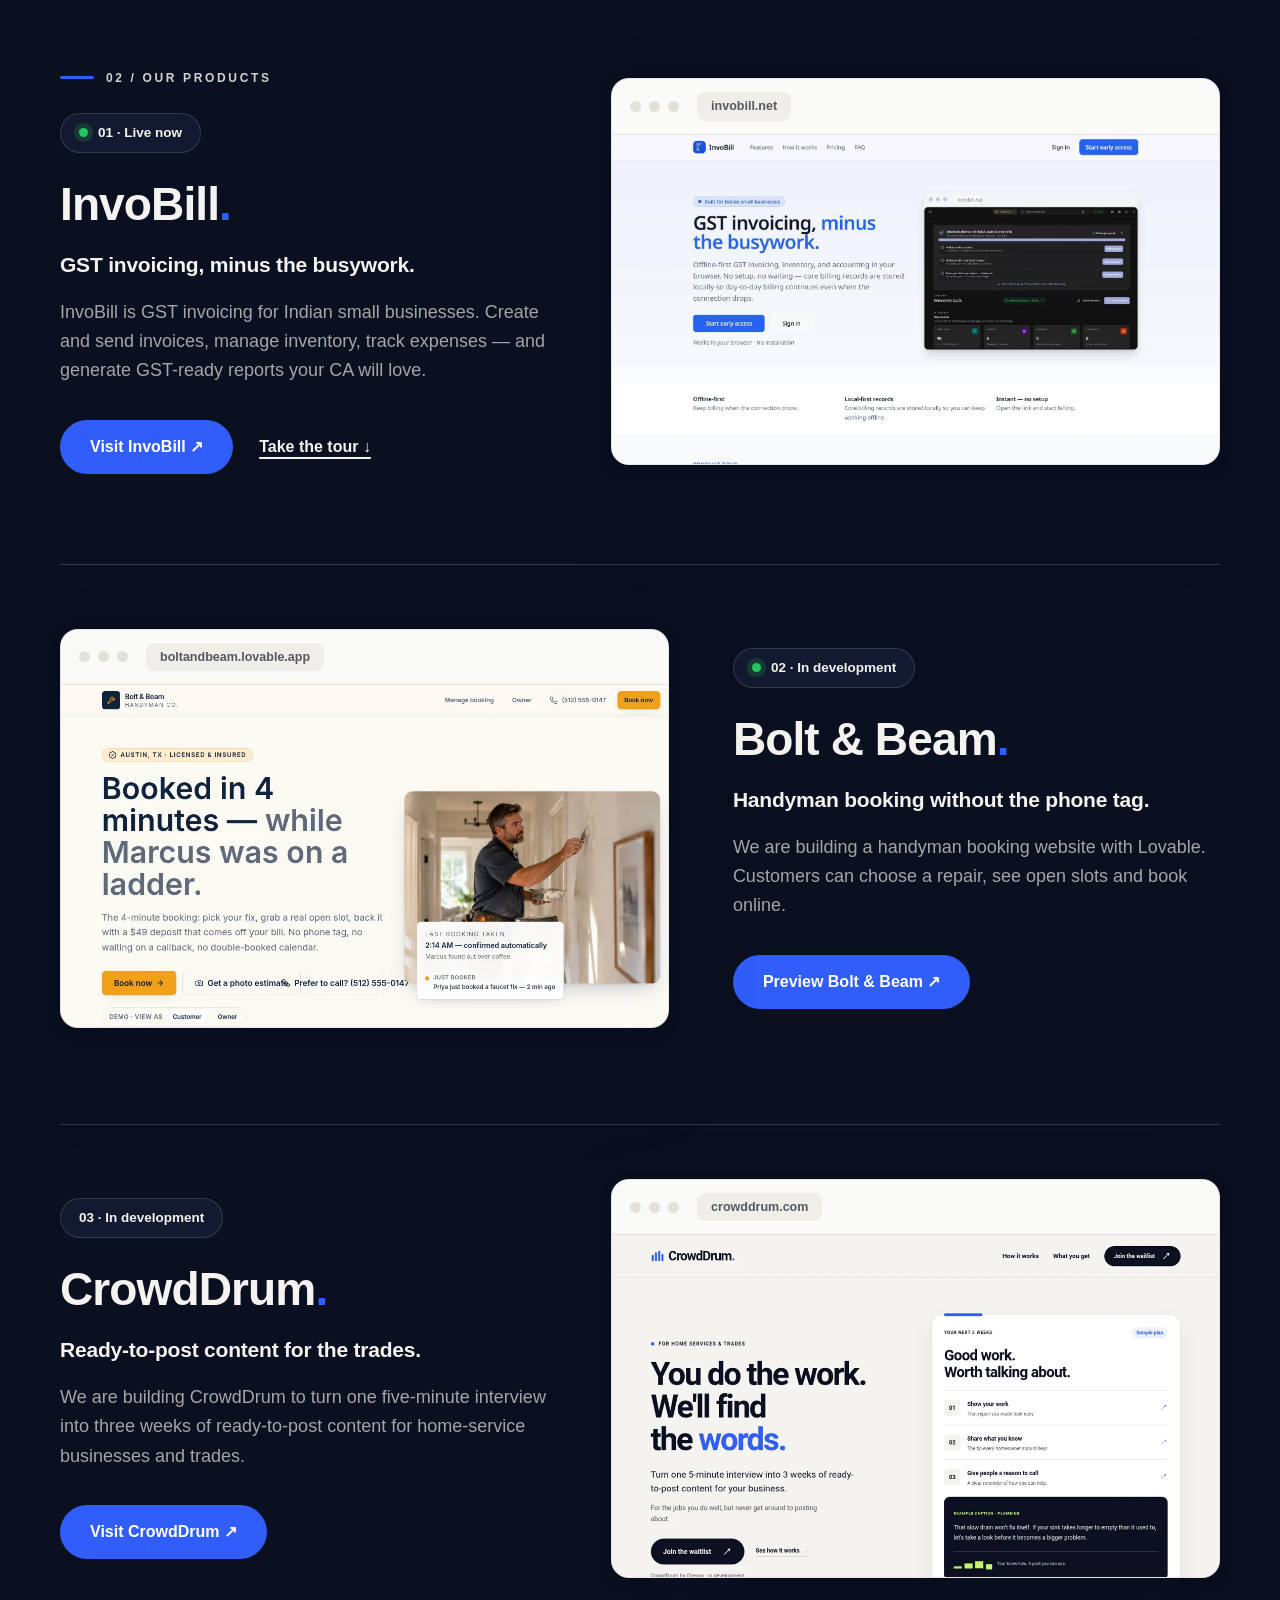
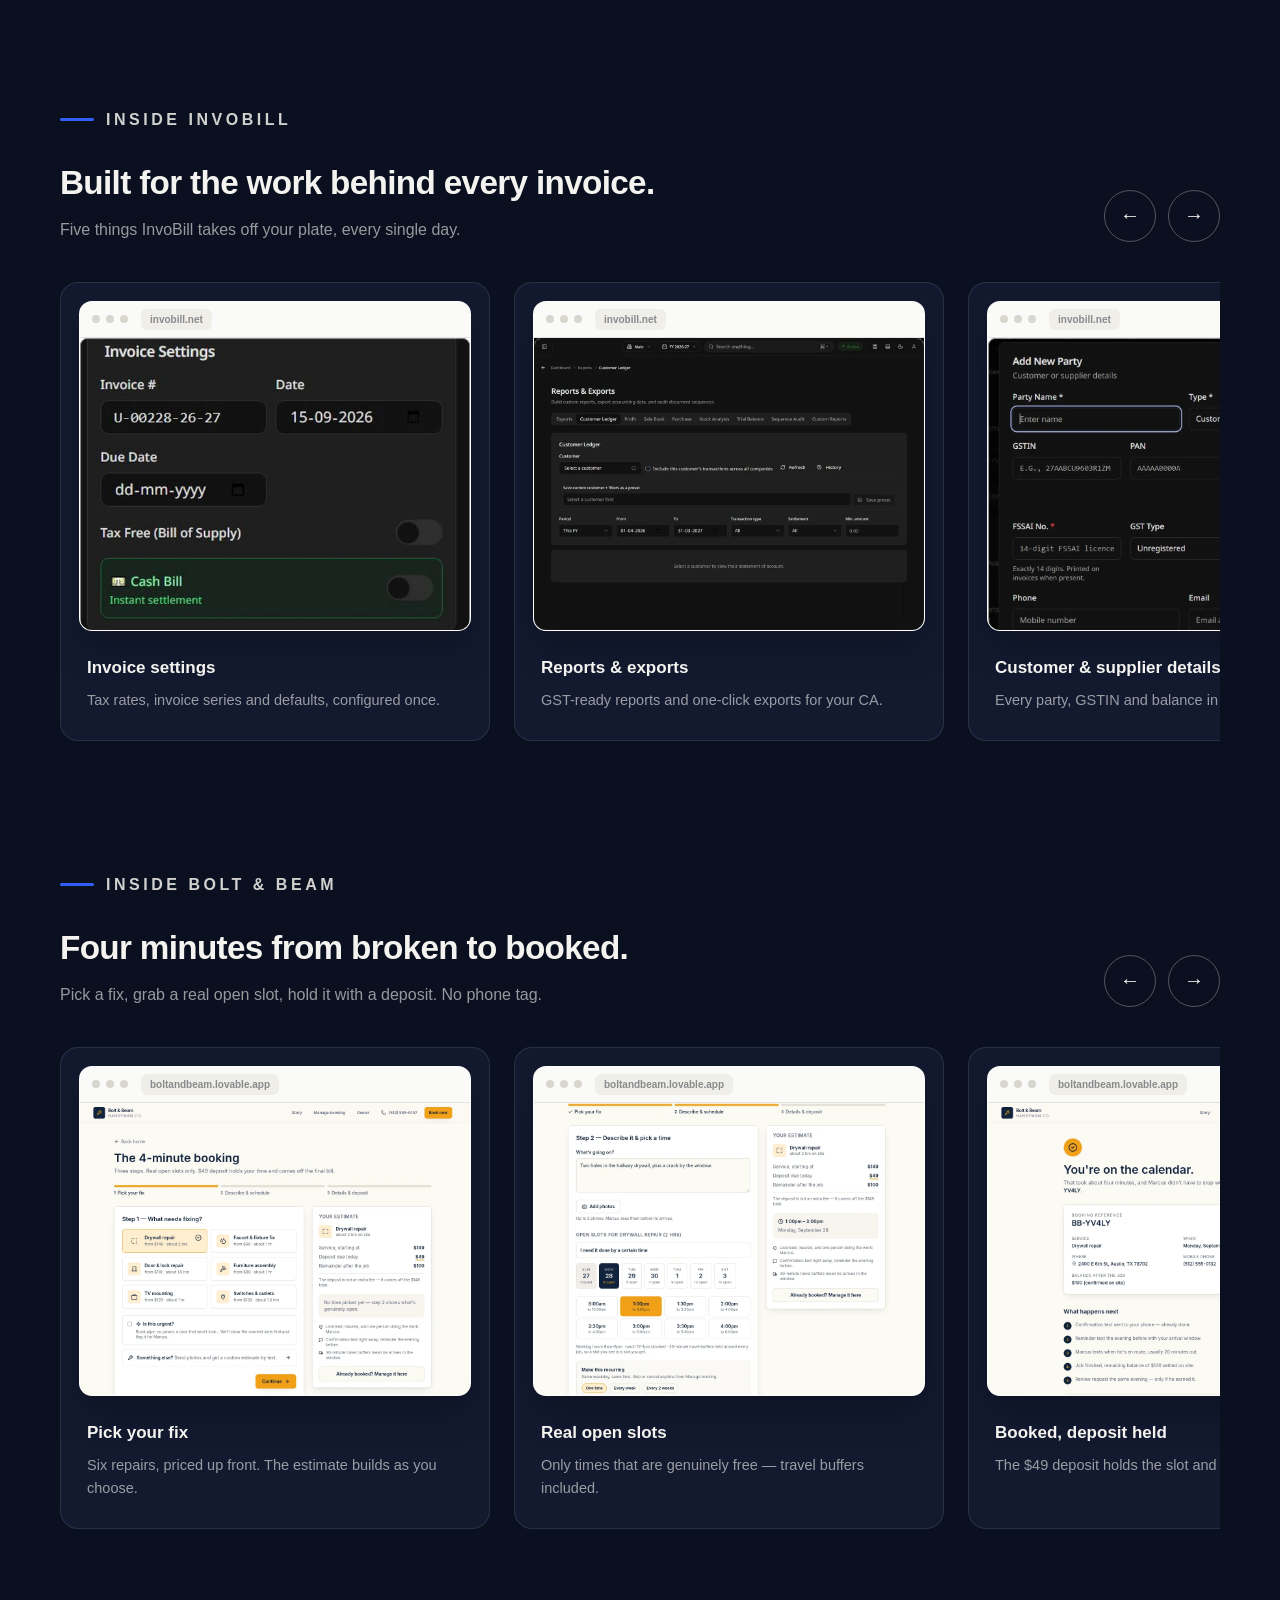
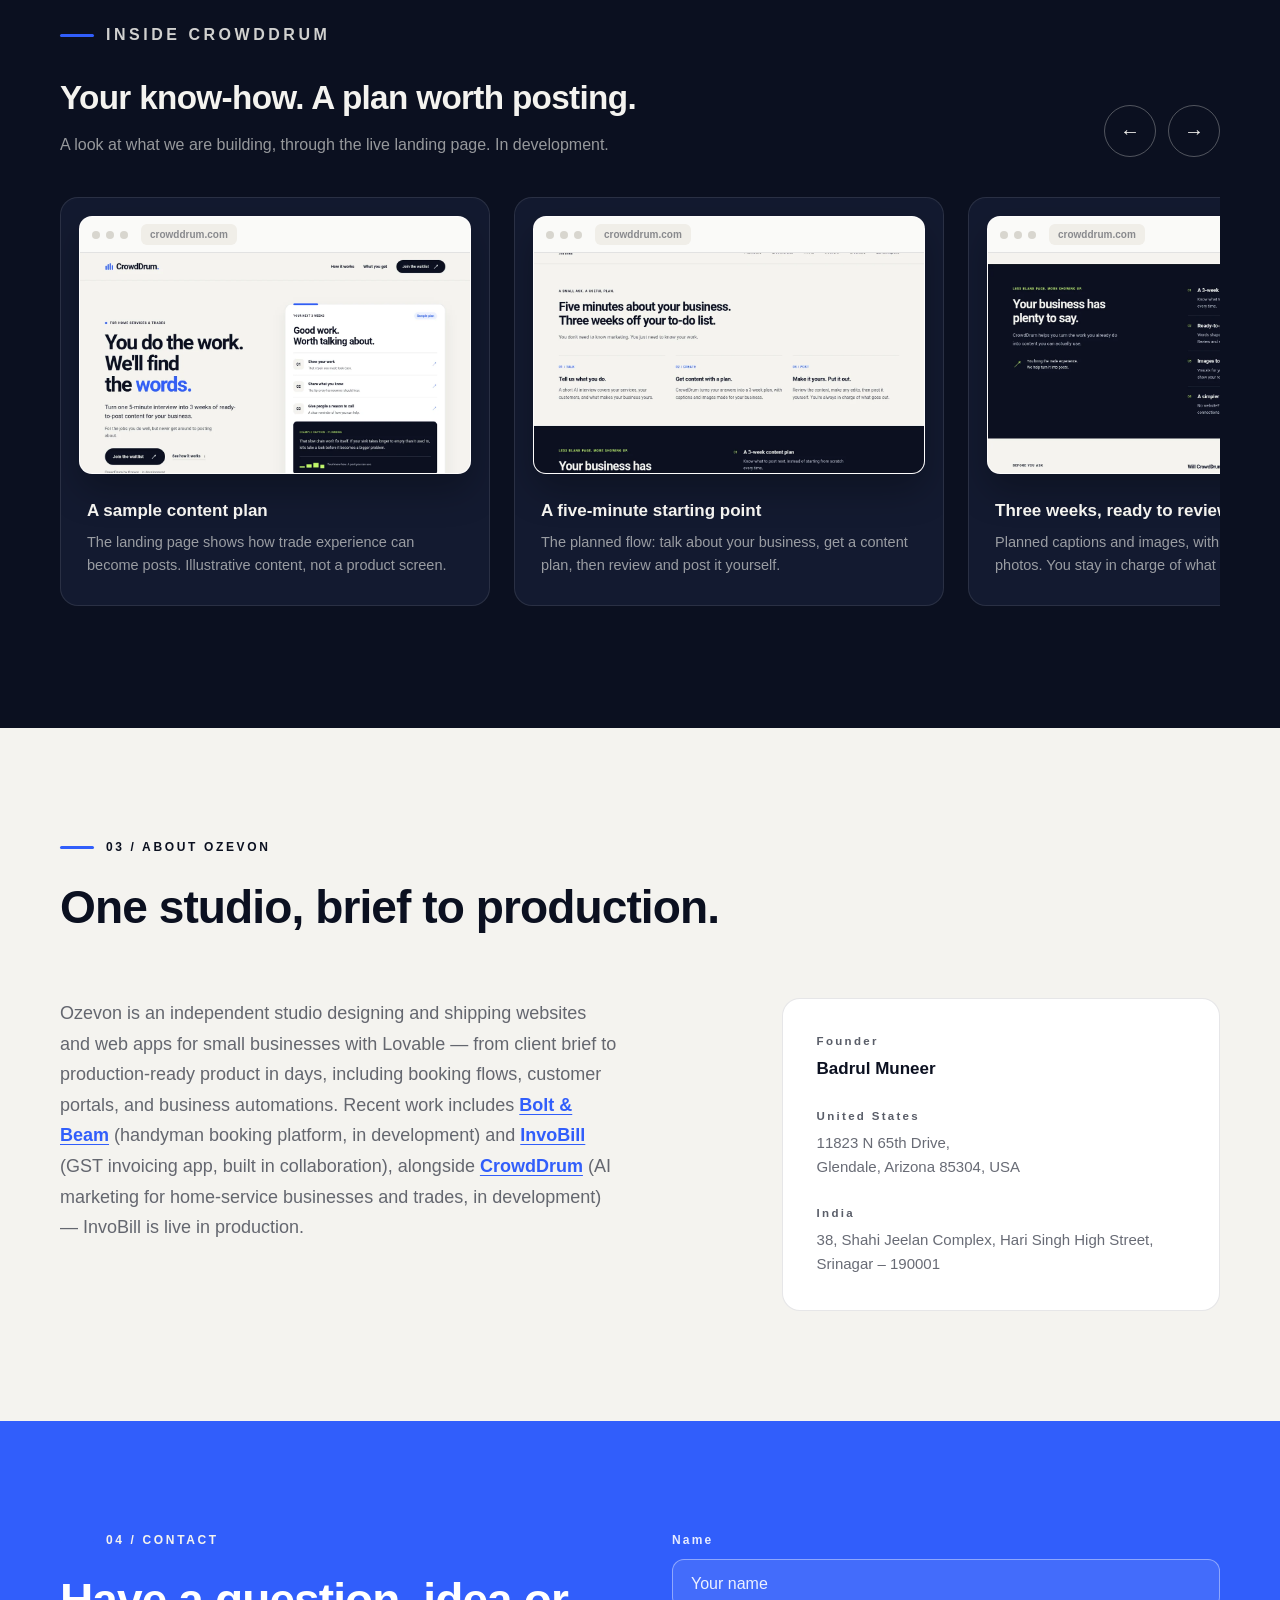
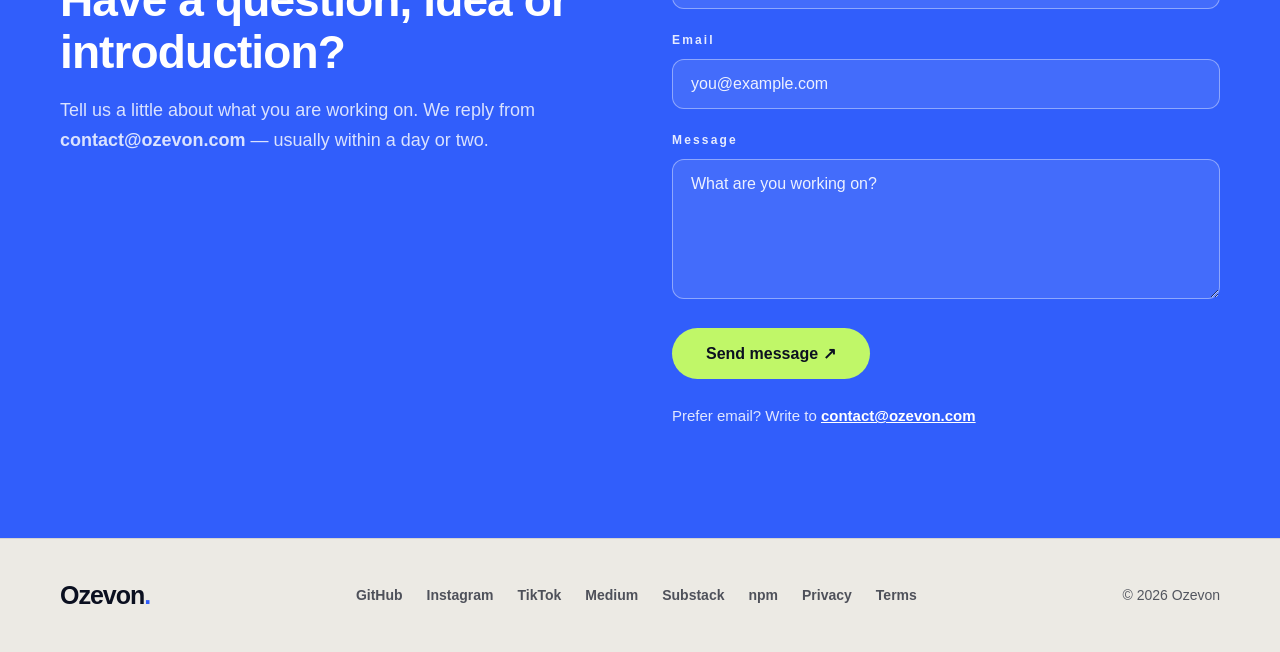
==== commit 9d61c7ef: "Add approved Inside CrowdDrum landing-page tour" ====
--- a/index.html
+++ b/index.html
@@ -548,6 +548,16 @@
         </article>
       </div>
     </div>
+    <style>#tour-crowddrum .tour-shot{aspect-ratio:16/9}</style>
+    <div id="tour-crowddrum" style="margin-top:72px">
+      <div class="tour-head rv"><div><p class="kicker on-dark">Inside CrowdDrum</p><h3>Your know-how. A plan worth posting.</h3><p>A look at what we are building, through the live landing page. In development.</p></div><div class="tour-nav" aria-label="CrowdDrum tour controls"><button class="tour-btn" id="cdTourPrev" aria-label="Previous feature">&#8592;</button><button class="tour-btn" id="cdTourNext" aria-label="Next feature">&#8594;</button></div></div>
+      <div class="tour-track rv" id="cdTourTrack" tabindex="0" role="region" aria-label="CrowdDrum planned product tour">
+        <article class="tcard"><div class="tour-browser"><div class="tour-browser-bar" aria-hidden="true"><i></i><i></i><i></i><span class="url">crowddrum.com</span></div><div class="tour-shot"><img src="[data-uri]" alt="CrowdDrum landing page with illustrative content plan" width="1200" height="675" loading="lazy" decoding="async"></div></div><div class="tcap"><h4>A sample content plan</h4><p>The landing page shows how trade experience can become posts. Illustrative content, not a product screen.</p></div></article>
+        <article class="tcard"><div class="tour-browser"><div class="tour-browser-bar" aria-hidden="true"><i></i><i></i><i></i><span class="url">crowddrum.com</span></div><div class="tour-shot"><img src="[data-uri]" alt="CrowdDrum landing page explaining the planned talk create and post flow" width="1200" height="675" loading="lazy" decoding="async"></div></div><div class="tcap"><h4>A five-minute starting point</h4><p>The planned flow: talk about your business, get a content plan, then review and post it yourself.</p></div></article>
+        <article class="tcard"><div class="tour-browser"><div class="tour-browser-bar" aria-hidden="true"><i></i><i></i><i></i><span class="url">crowddrum.com</span></div><div class="tour-shot"><img src="[data-uri]" alt="CrowdDrum landing page describing planned captions images and content plan" width="1200" height="675" loading="lazy" decoding="async"></div></div><div class="tcap"><h4>Three weeks, ready to review</h4><p>Planned captions and images, with room for your job photos. You stay in charge of what goes out.</p></div></article>
+      </div>
+    </div>
+
   </div>
 </section>
 
@@ -679,6 +689,7 @@
   }
   wireTour('tourTrack', 'tourPrev', 'tourNext');
   wireTour('bbTourTrack', 'bbTourPrev', 'bbTourNext');
+  wireTour('cdTourTrack', 'cdTourPrev', 'cdTourNext');
 })();
 
 // Footer year
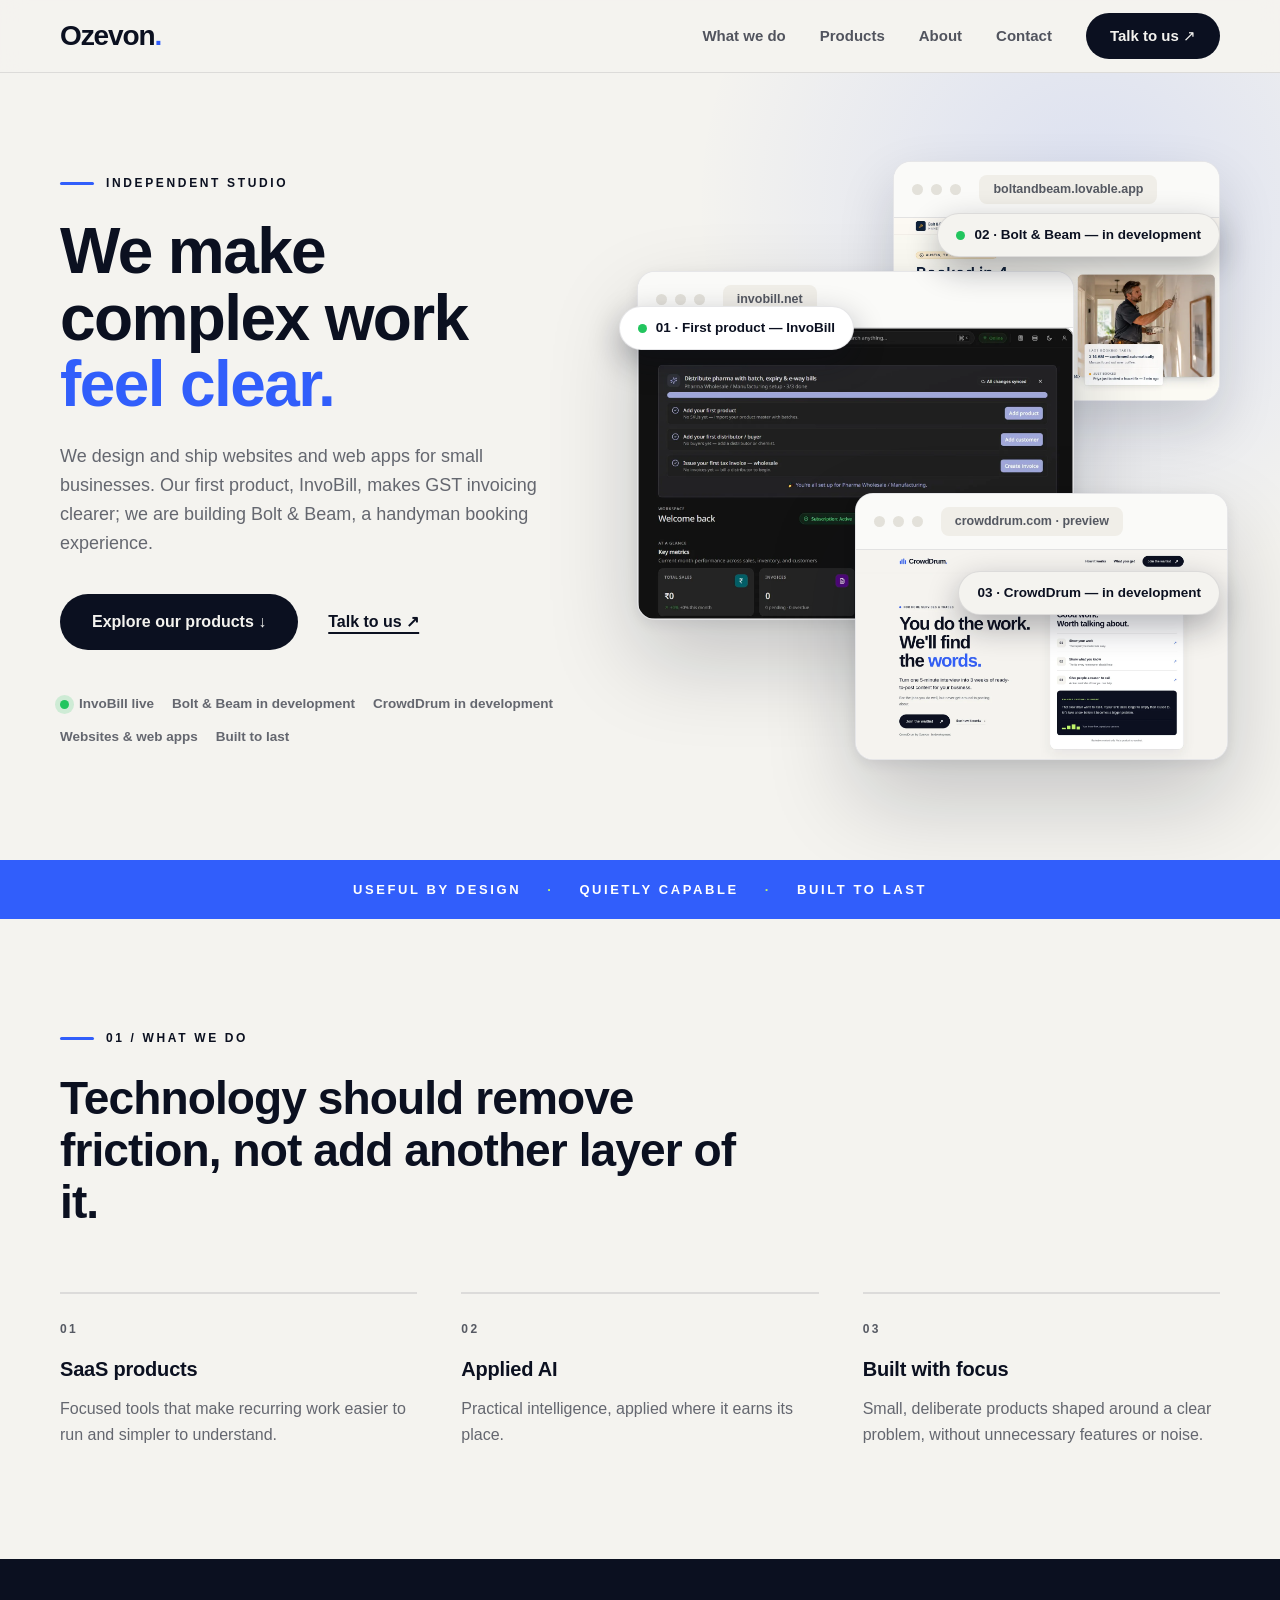
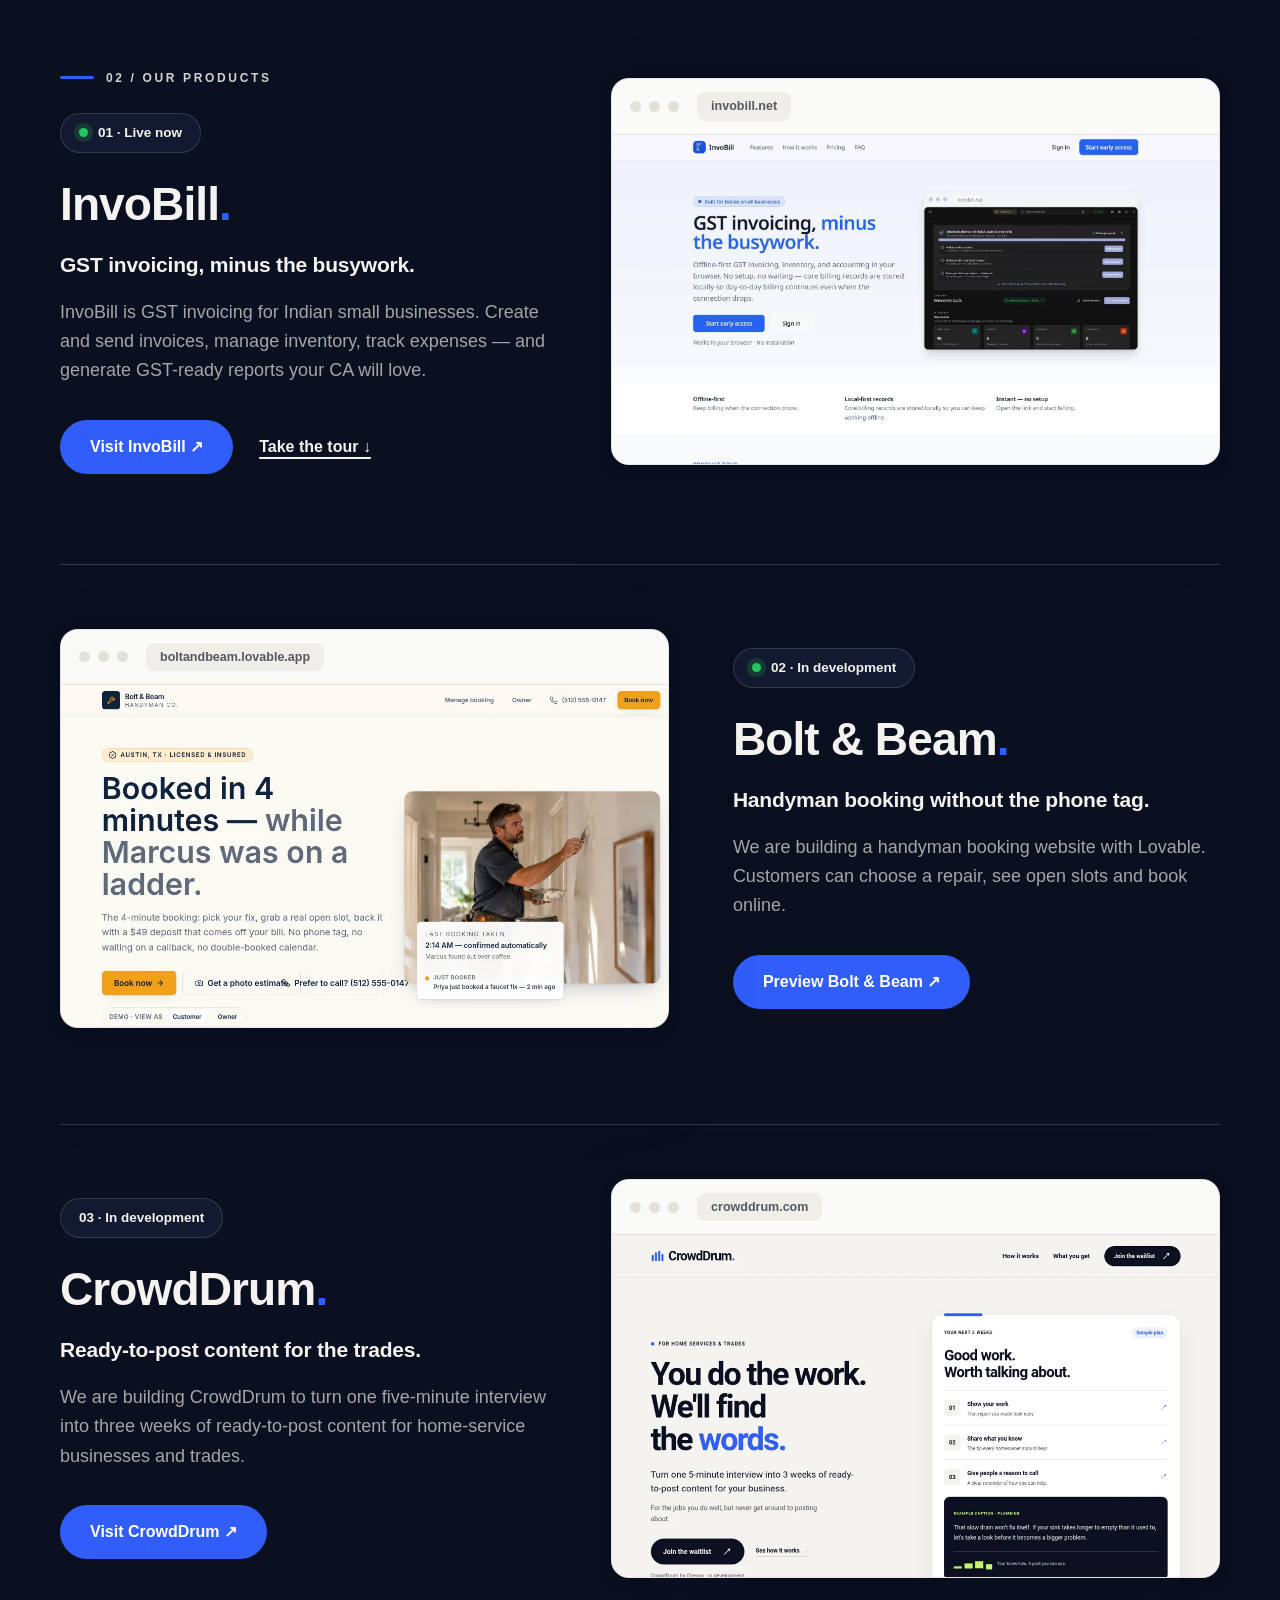
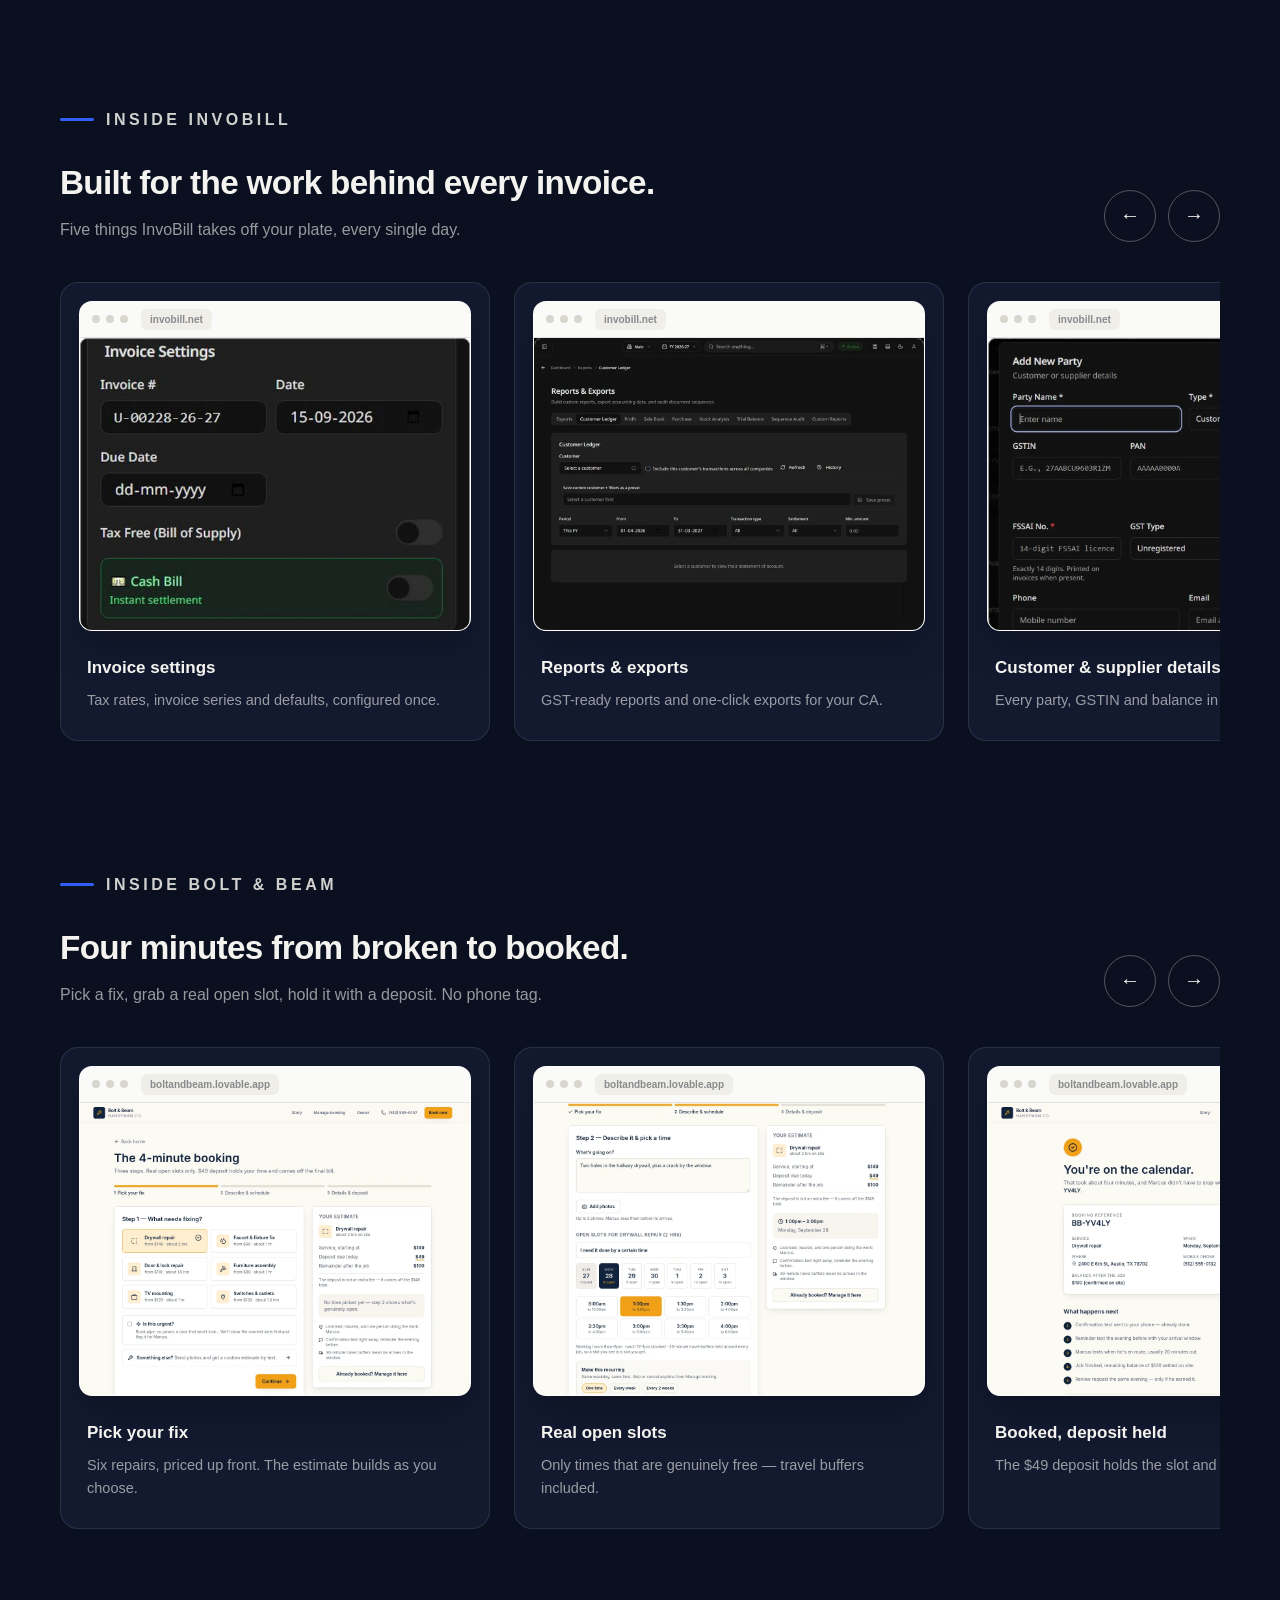
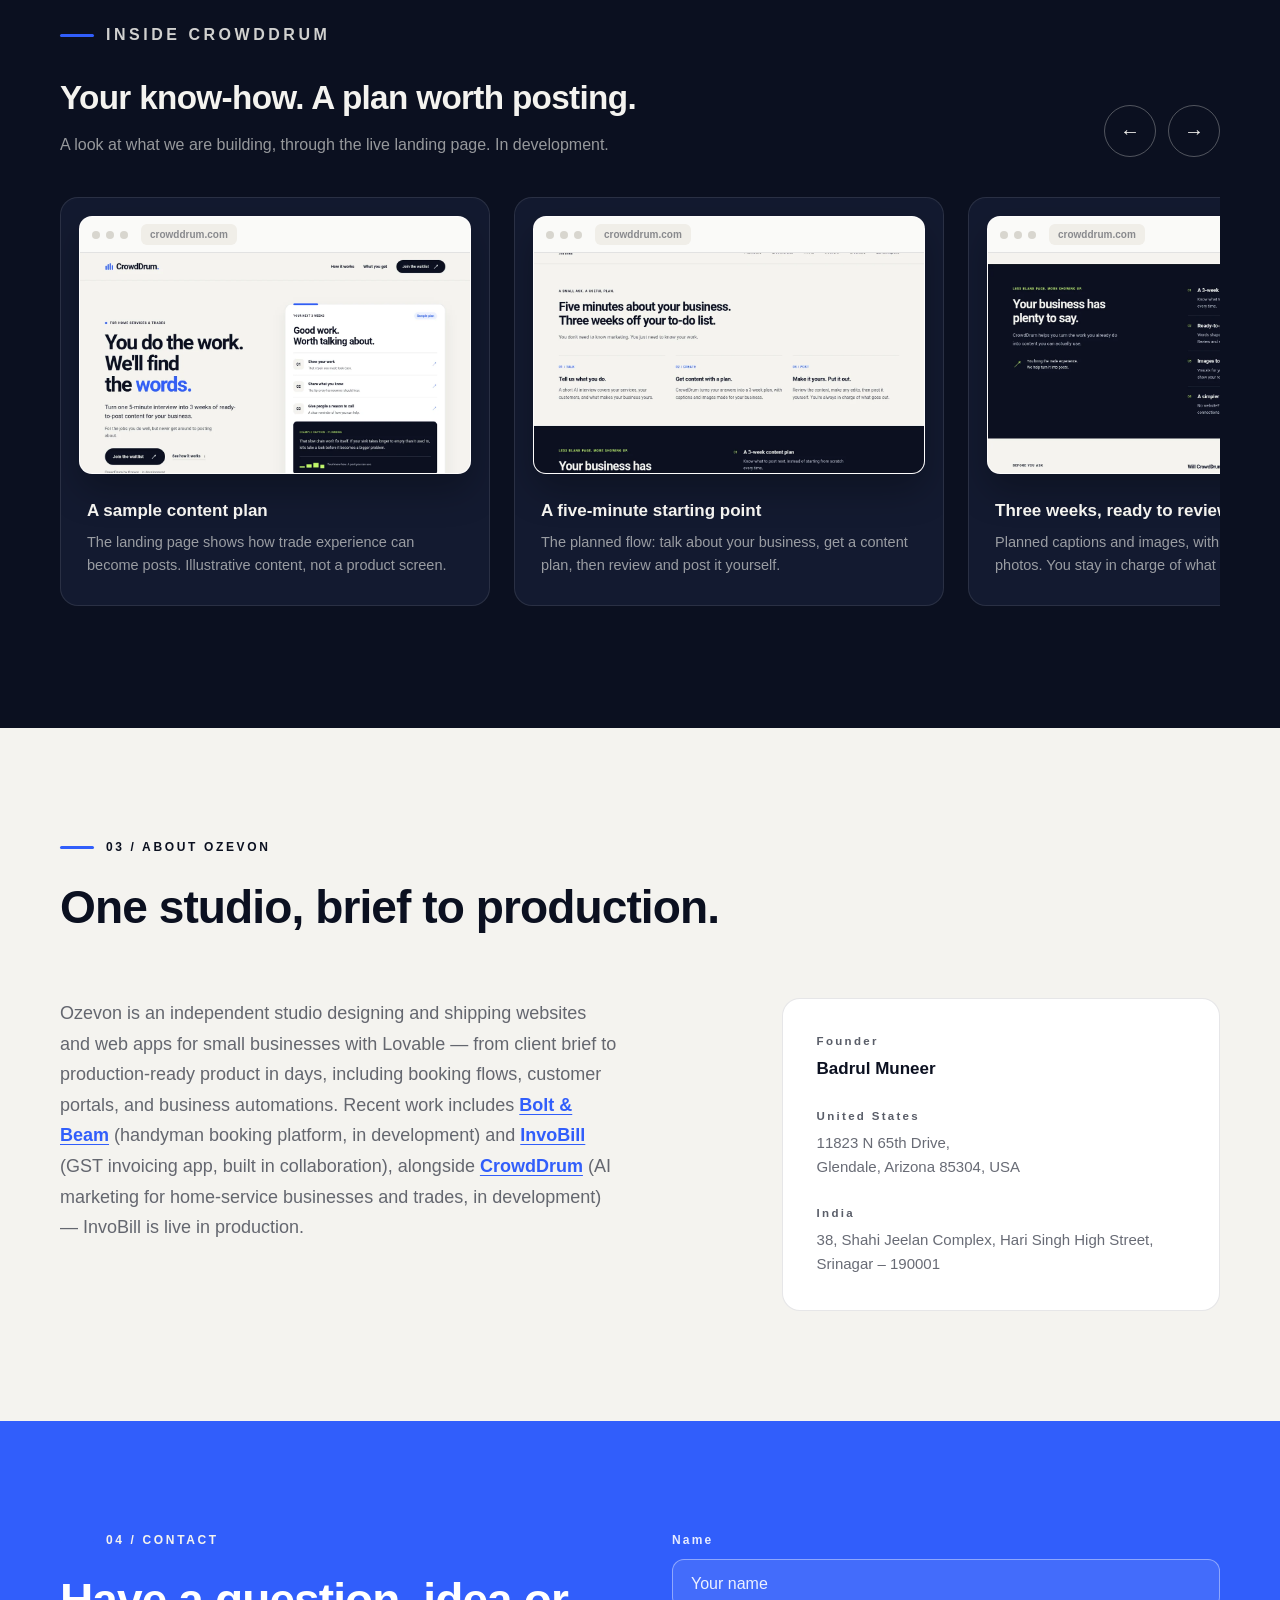
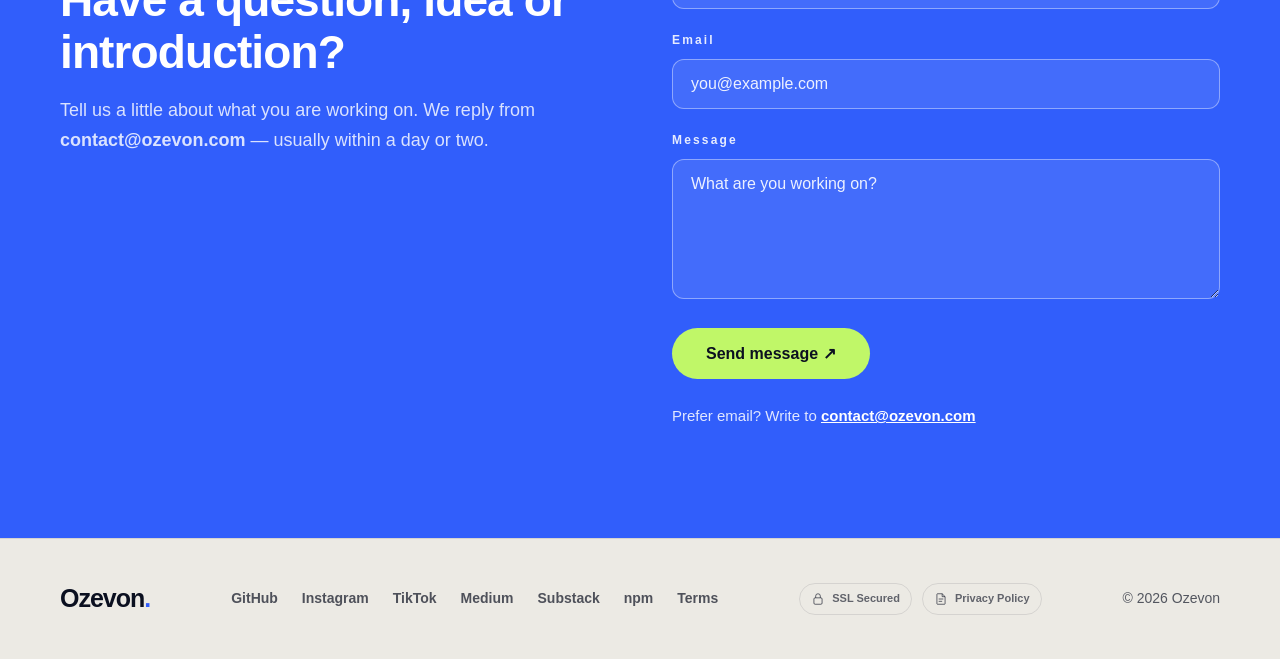
==== commit b503a7ca: "Add approved HTTPS and privacy footer pills" ====
--- a/index.html
+++ b/index.html
@@ -308,7 +308,7 @@
 
 </style>
 <noscript><style>.rv{opacity:1!important;transform:none!important;transition:none!important}@media(max-width:860px){.menu-btn{display:none!important}.nav-links{display:flex!important;position:static!important;box-shadow:none!important;border:0!important;flex-direction:row!important;flex-wrap:wrap!important;padding:0!important;gap:10px!important}.nav-in{height:auto!important;min-height:72px!important;flex-wrap:wrap!important;padding-top:12px!important;padding-bottom:12px!important}.nav-links a{font-size:14px!important;padding:6px 0!important;border:0!important}.nav-links .btn-dark{margin:0!important;padding:6px 12px!important}}</style></noscript>
-</head>
+<style>.trust-row{display:flex;align-items:center;gap:10px;flex-wrap:wrap}.trust-pill{display:inline-flex;align-items:center;gap:7px;padding:8px 11px;border:1px solid var(--line);border-radius:999px;font-size:11px;line-height:1.2;font-weight:550;color:var(--ink60,var(--muted));text-decoration:none;background:transparent}.trust-pill svg{flex-shrink:0}.trust-pill:focus-visible{outline:3px solid var(--blue);outline-offset:4px}a.trust-pill:hover{color:var(--blue);border-color:var(--blue)}@media(max-width:650px){.trust-row{gap:8px;width:100%;padding-top:8px}.trust-pill{font-size:11px}}</style></head>
 <body>
 <a class="skip" href="#top">Skip to content</a>
 <nav class="nav" aria-label="Main navigation">
@@ -630,9 +630,9 @@
       <a href="https://medium.com/@ozevon" target="_blank" rel="noopener">Medium</a>
       <a href="https://substack.com/@ozevon" target="_blank" rel="noopener">Substack</a>
       <a href="https://npmjs.com/~ozevon" target="_blank" rel="noopener">npm</a>
-      <a href="privacy.html">Privacy</a>
       <a href="terms.html">Terms</a>
     </nav>
+    <div class="trust-row" aria-label="Connection security and privacy"><span class="trust-pill" title="This website uses HTTPS (TLS) to encrypt the connection between your browser and the site."><svg viewBox="0 0 24 24" aria-hidden="true" width="14" height="14" fill="none" stroke="currentColor" stroke-width="1.7"><rect x="5" y="10" width="14" height="11" rx="2"/><path d="M8 10V7a4 4 0 0 1 8 0v3"/></svg>SSL Secured</span><a class="trust-pill" href="privacy.html"><svg viewBox="0 0 24 24" aria-hidden="true" width="14" height="14" fill="none" stroke="currentColor" stroke-width="1.7"><path d="M14 3H6a1 1 0 0 0-1 1v16a1 1 0 0 0 1 1h12a1 1 0 0 0 1-1V8Z"/><path d="M14 3v5h5M8 12h8M8 16h6"/></svg>Privacy Policy</a></div>
     <p class="copy">&copy; <span id="yr">2026</span> Ozevon</p>
   </div>
 </footer>
@@ -704,4 +704,4 @@
 })();
 </script>
 </body>
-            </html>
+  </html>
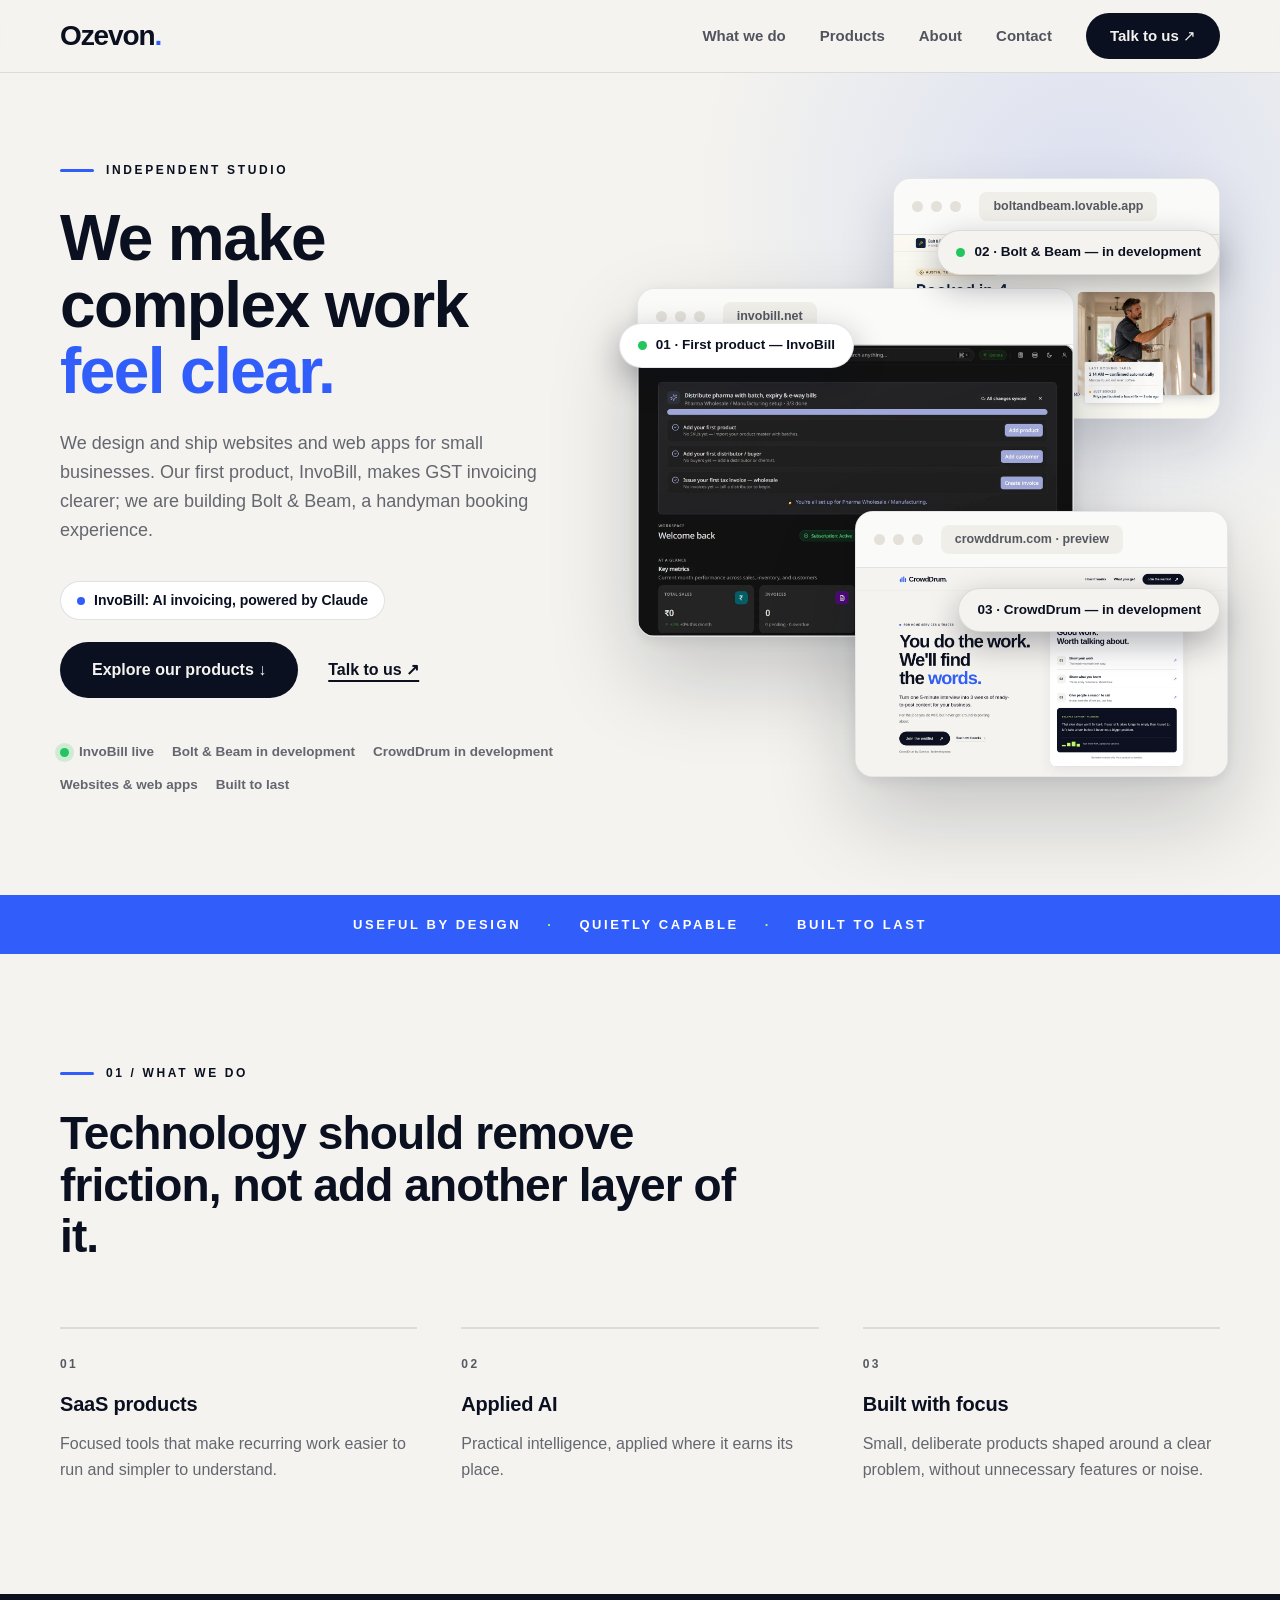
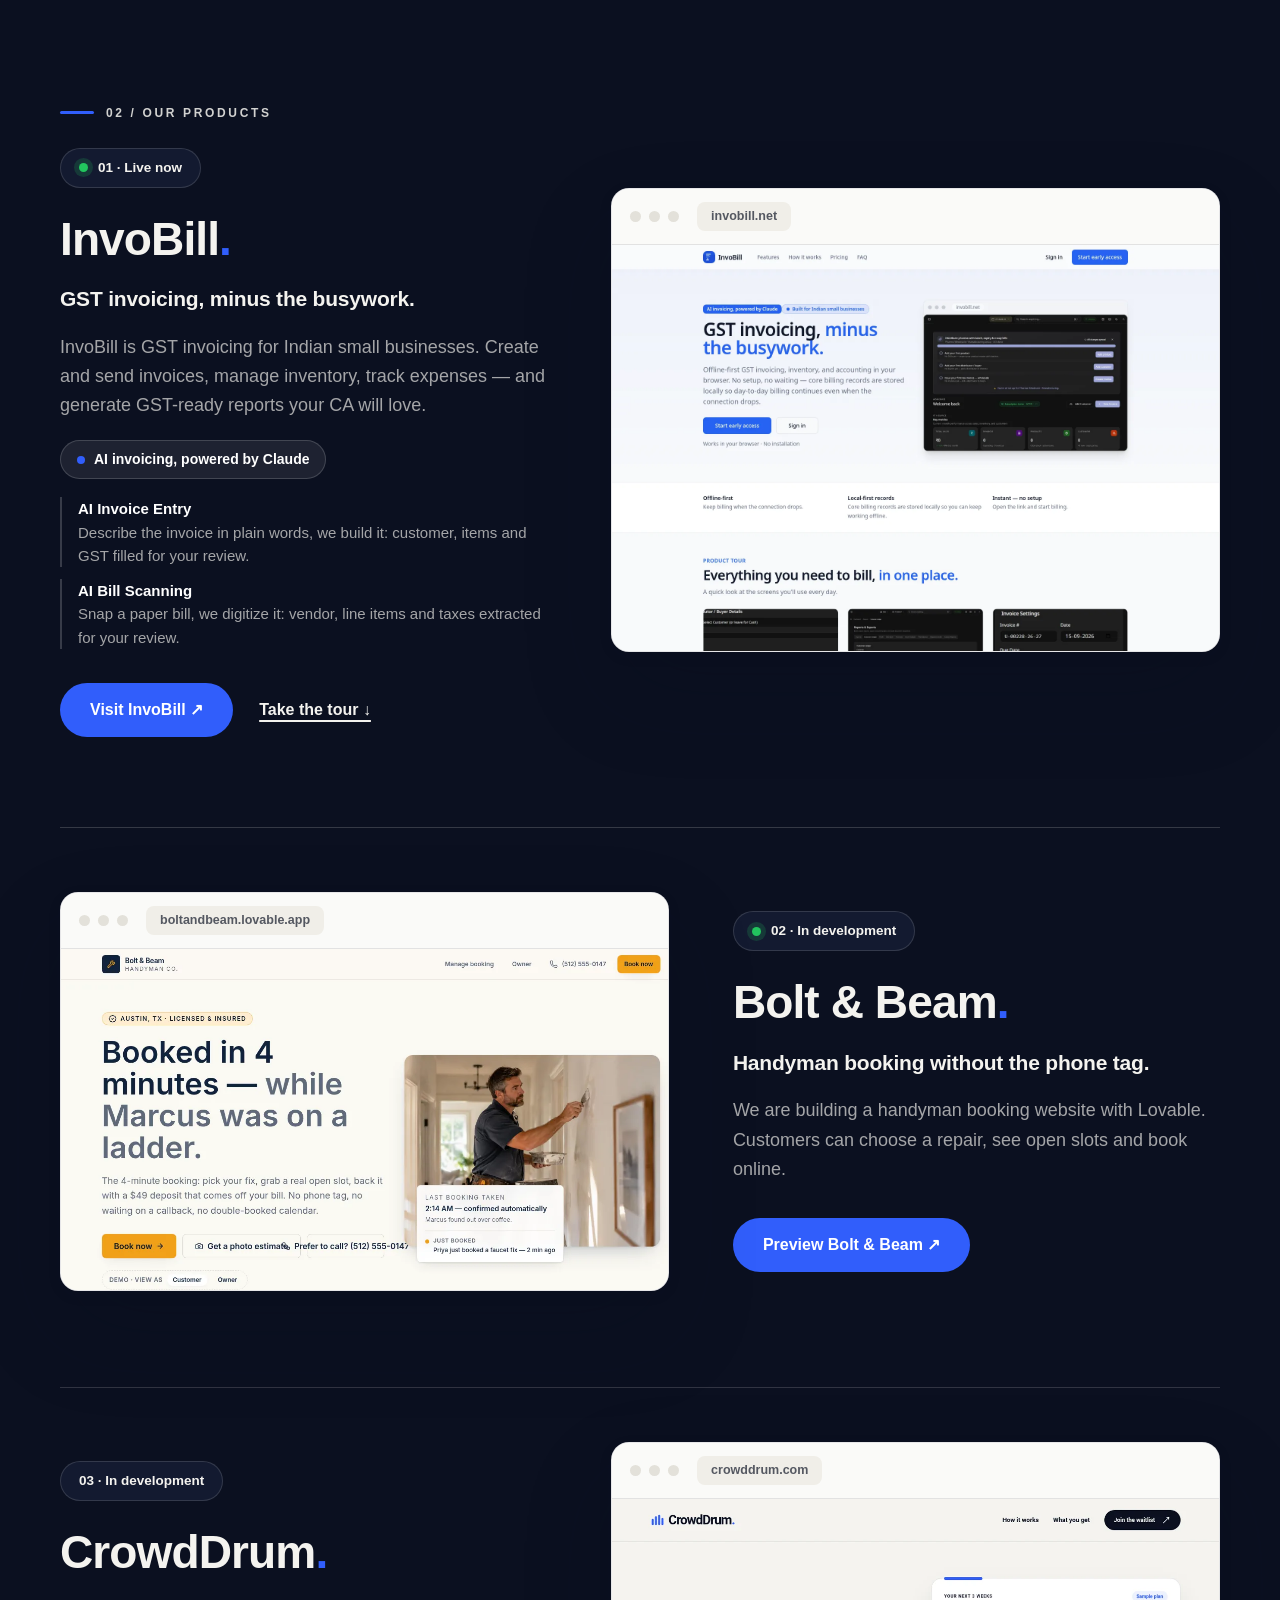
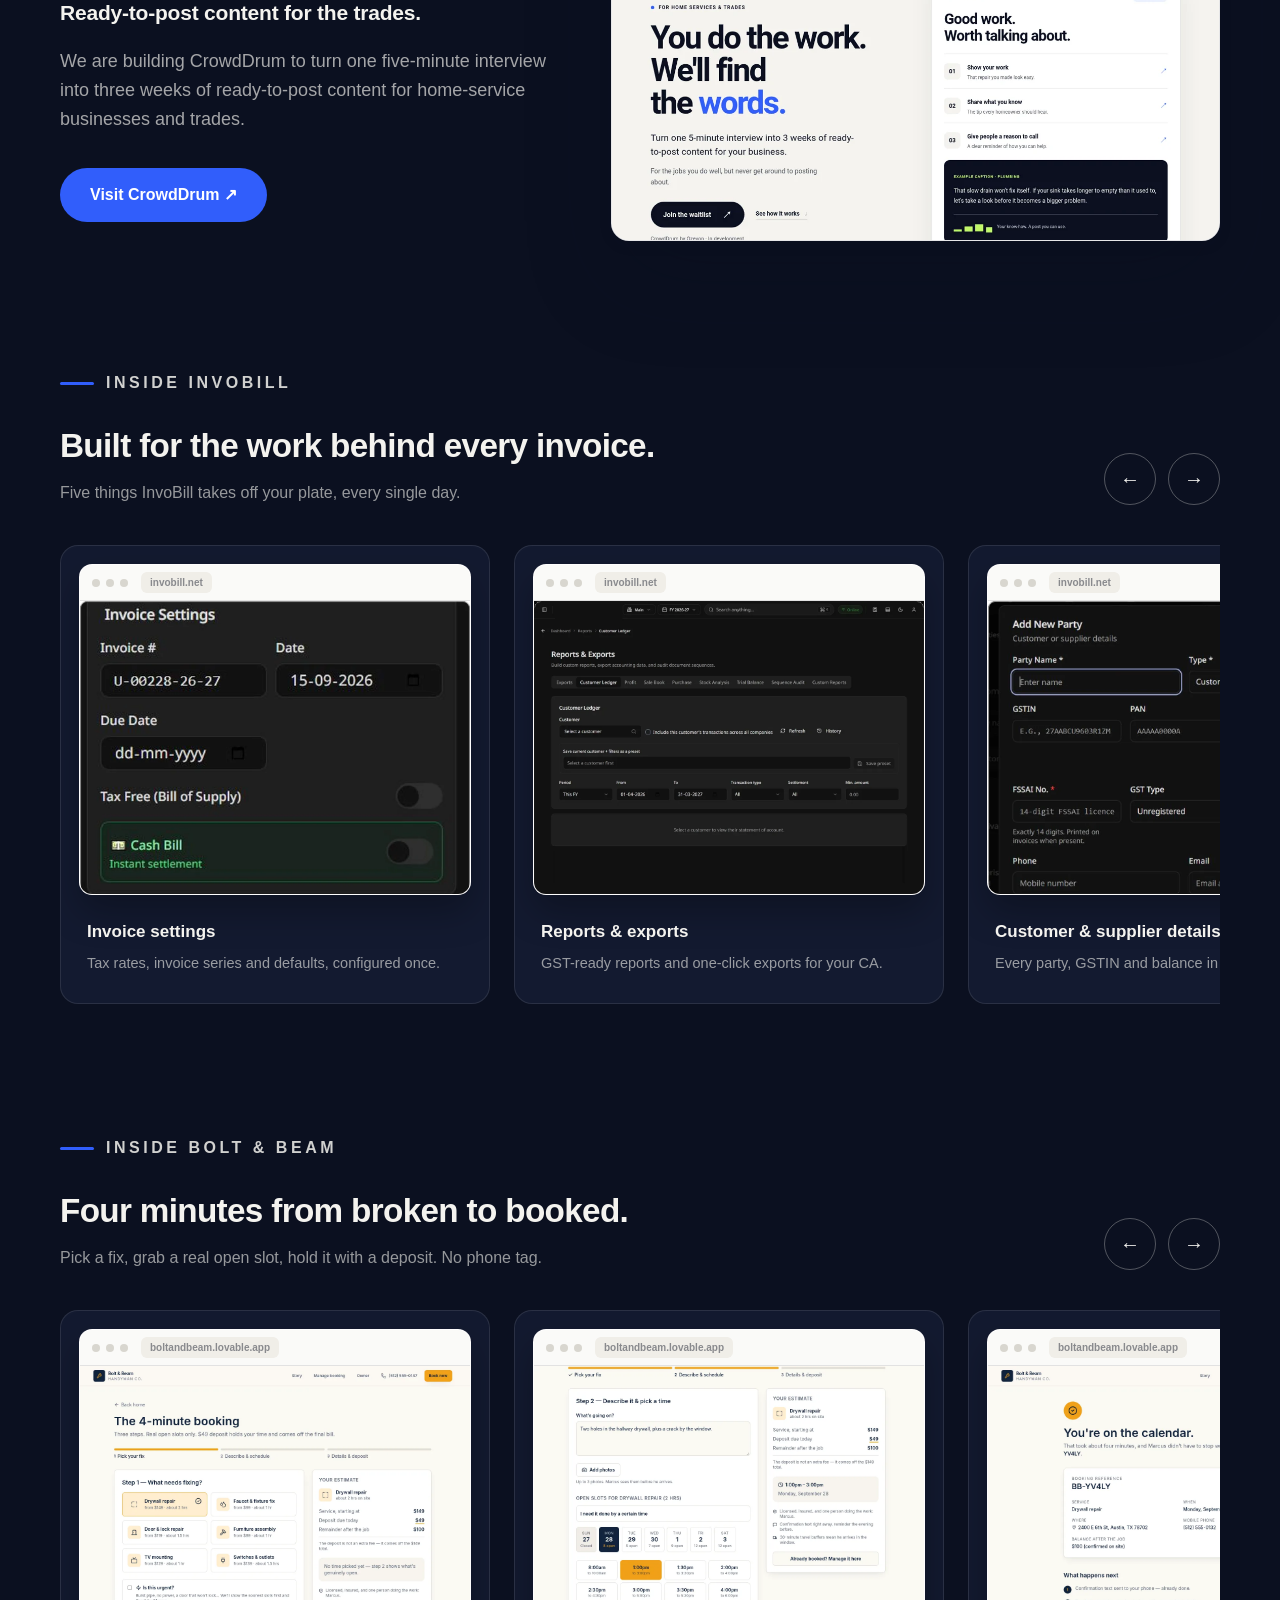
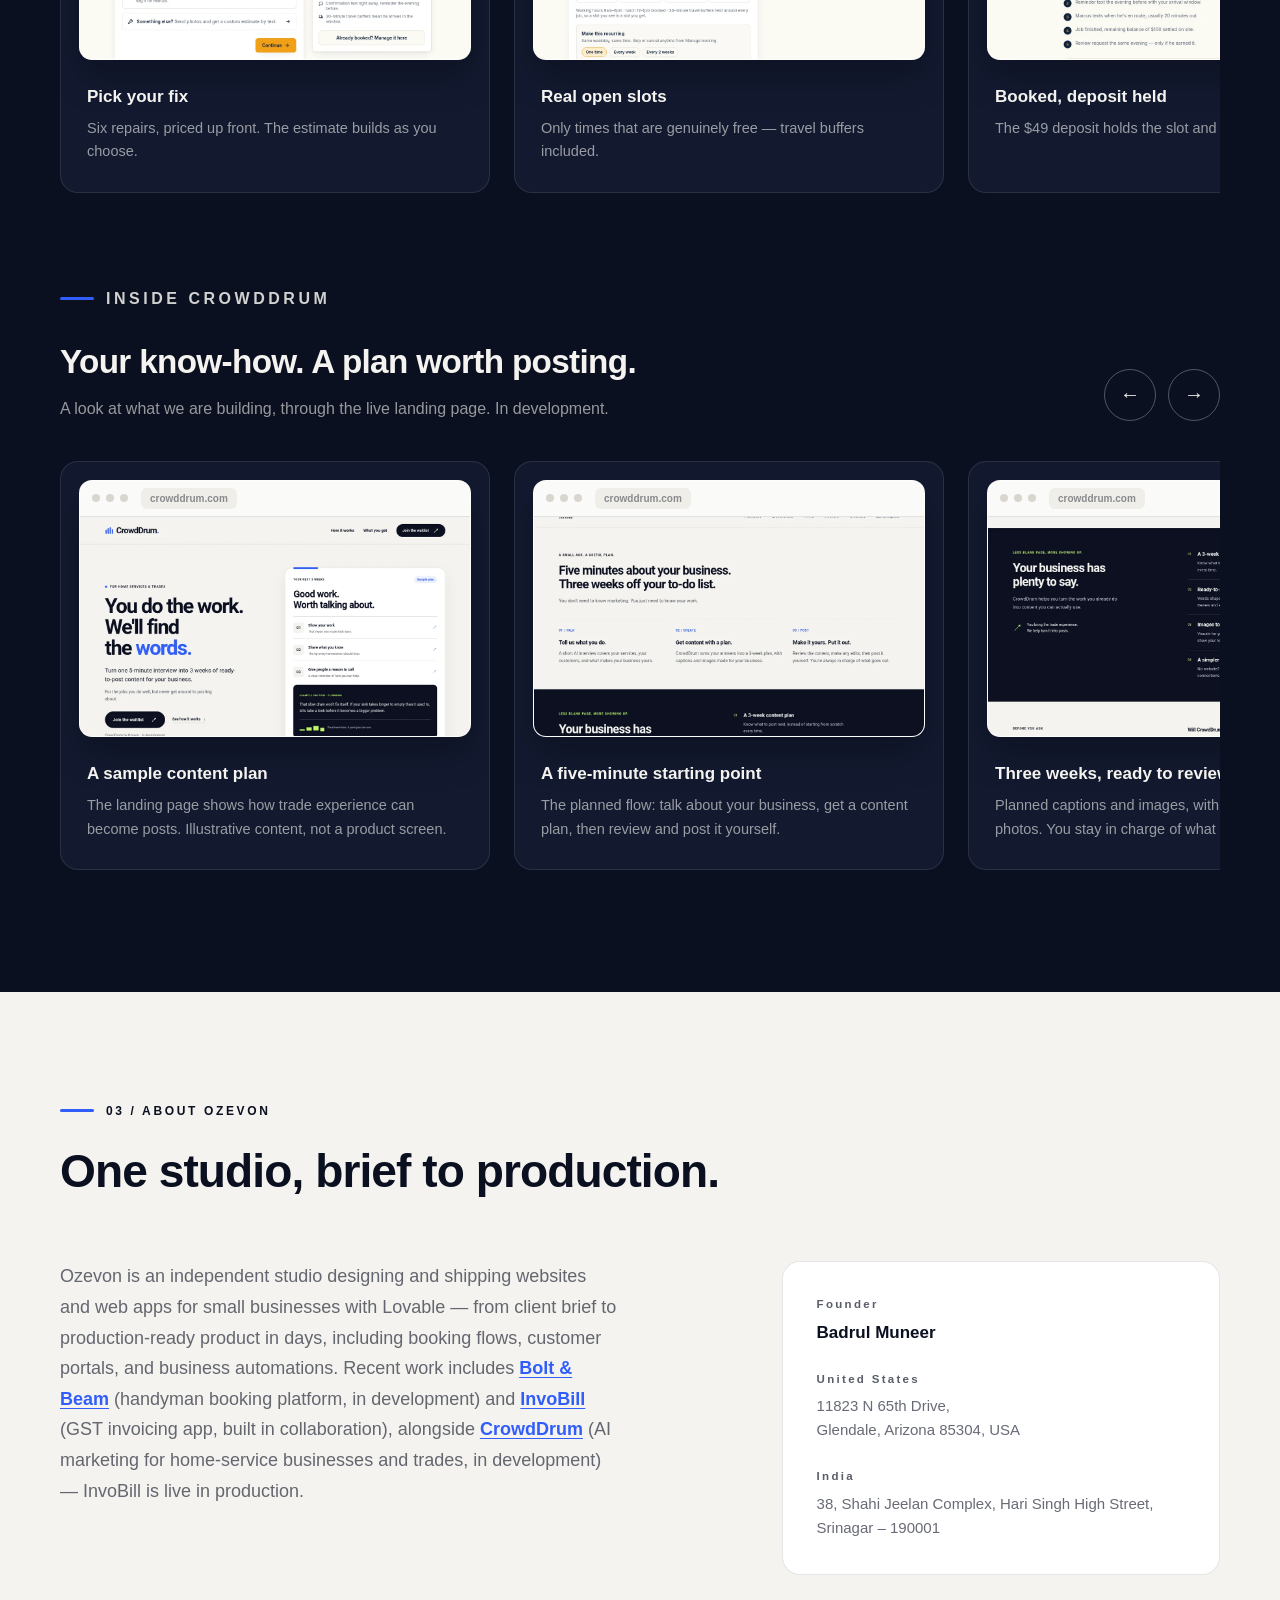
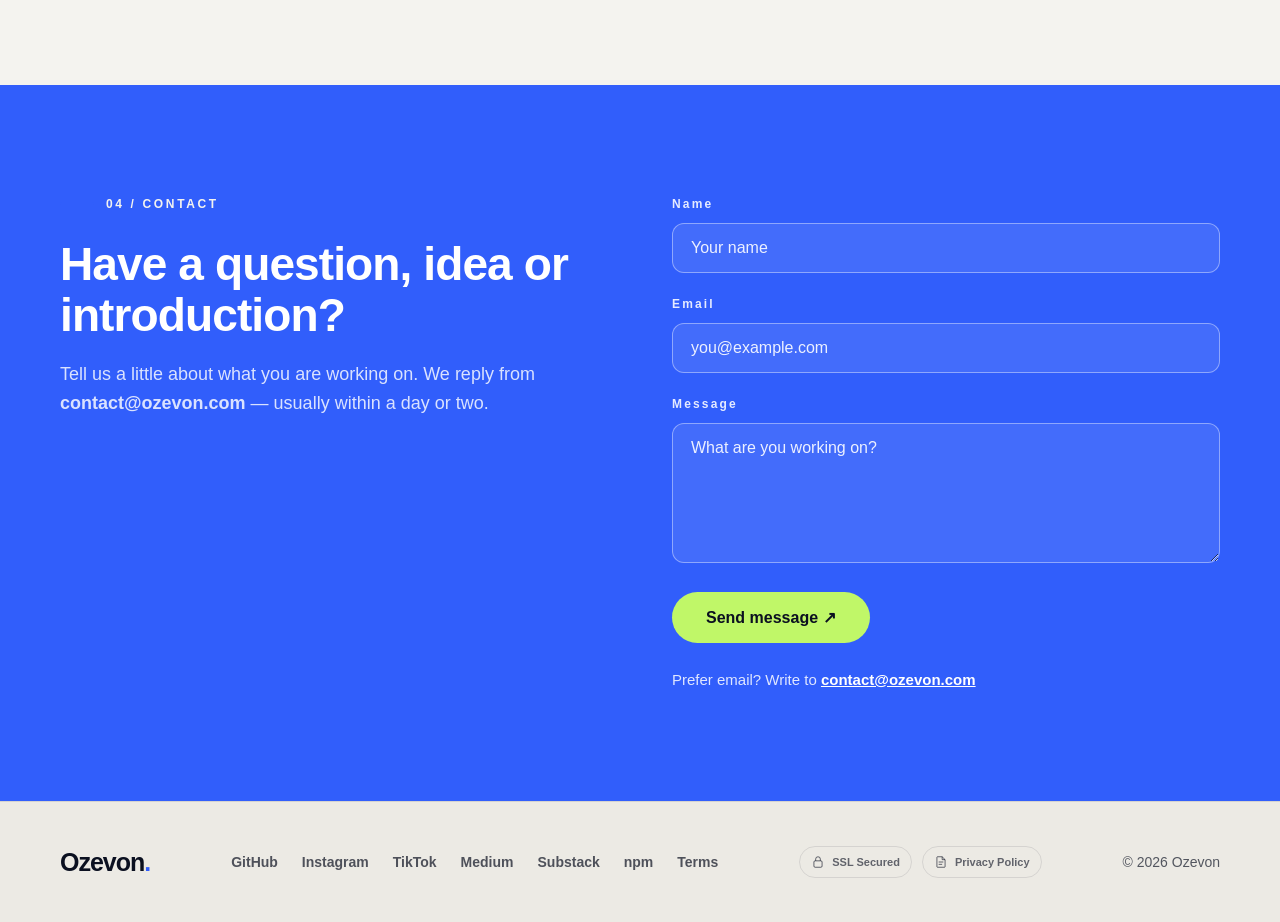
==== commit 9e9881f1: "Add Claude AI mentions to hero and InvoBill section" ====
--- a/index.html
+++ b/index.html
@@ -129,6 +129,13 @@
 .sec-head{max-width:720px;margin-bottom:64px}
 h2{font-size:clamp(2rem,3.6vw,2.9rem);line-height:1.12;letter-spacing:-.02em;
   font-weight:750;margin:0 0 18px}
+.hero-ai{display:inline-flex;align-items:center;gap:9px;margin:0 0 22px;font-size:14px;font-weight:600;color:var(--ink,#0b1020);background:#fff;border:1px solid rgba(11,16,32,.12);border-radius:999px;padding:8px 16px}
+.hero-ai .ai-dot{background:var(--blue,#2f5bff)}
+.ai-line{display:inline-flex;align-items:center;gap:9px;margin:20px 0 0;font-size:14px;font-weight:600;color:#fff;background:rgba(255,255,255,.08);border:1px solid rgba(255,255,255,.16);border-radius:999px;padding:8px 16px}
+.ai-dot{width:8px;height:8px;border-radius:50%;background:var(--blue,#4d7cff);flex:none}
+.ai-feats{list-style:none;margin:18px 0 0;padding:0;display:grid;gap:12px}
+.ai-feats li{font-size:15px;line-height:1.55;color:rgba(244,243,239,.66);padding-left:16px;border-left:2px solid rgba(255,255,255,.18)}
+.ai-feats strong{display:block;color:#fff;font-weight:600}
 .sec-sub{font-size:18px;color:var(--ink60);line-height:1.62}
 
 /* what we do */
@@ -336,6 +343,7 @@
       <h1 class="rv d1">We make complex work<br><span class="blue">feel clear.</span></h1>
       <p class="lede rv d2">We design and ship websites and web apps for small businesses. Our first product,
         InvoBill, makes GST invoicing clearer; we are building Bolt &amp; Beam, a handyman booking experience.</p>
+      <p class="hero-ai rv d2"><span class="ai-dot" aria-hidden="true"></span> InvoBill: AI invoicing, powered by Claude</p>
       <div class="cta-row rv d3">
         <a class="btn btn-dark btn-lg" href="#products">Explore our products &#8595;</a>
         <a class="text-link" href="#contact">Talk to us &#8599;</a>
@@ -412,6 +420,11 @@
         <p class="prod-tag">GST invoicing, minus the busywork.</p>
         <p class="sec-sub">InvoBill is GST invoicing for Indian small businesses. Create and send
           invoices, manage inventory, track expenses &mdash; and generate GST-ready reports your CA will love.</p>
+        <p class="ai-line"><span class="ai-dot" aria-hidden="true"></span> AI invoicing, powered by Claude</p>
+        <ul class="ai-feats">
+          <li><strong>AI Invoice Entry</strong> Describe the invoice in plain words, we build it: customer, items and GST filled for your review.</li>
+          <li><strong>AI Bill Scanning</strong> Snap a paper bill, we digitize it: vendor, line items and taxes extracted for your review.</li>
+        </ul>
         <div class="prod-ctas">
           <a class="btn btn-blue" href="https://invobill.net" target="_blank" rel="noopener">Visit InvoBill &#8599;</a>
           <a class="text-link" href="#tour">Take the tour &#8595;</a>
@@ -420,7 +433,7 @@
       <div class="visual rv d1">
         <div class="browser">
           <div class="browser-bar" aria-hidden="true"><i></i><i></i><i></i><span class="url">invobill.net</span></div>
-          <img src="[data-uri]" alt="InvoBill landing page with GST invoicing and offline-first billing" width="1456" height="789" loading="lazy" decoding="async">
+          <img src="[data-uri]" alt="The InvoBill homepage: AI invoicing, powered by Claude. GST invoicing, minus the busywork." width="1456" height="789" loading="lazy" decoding="async">
         </div>
       </div>
     </div>
